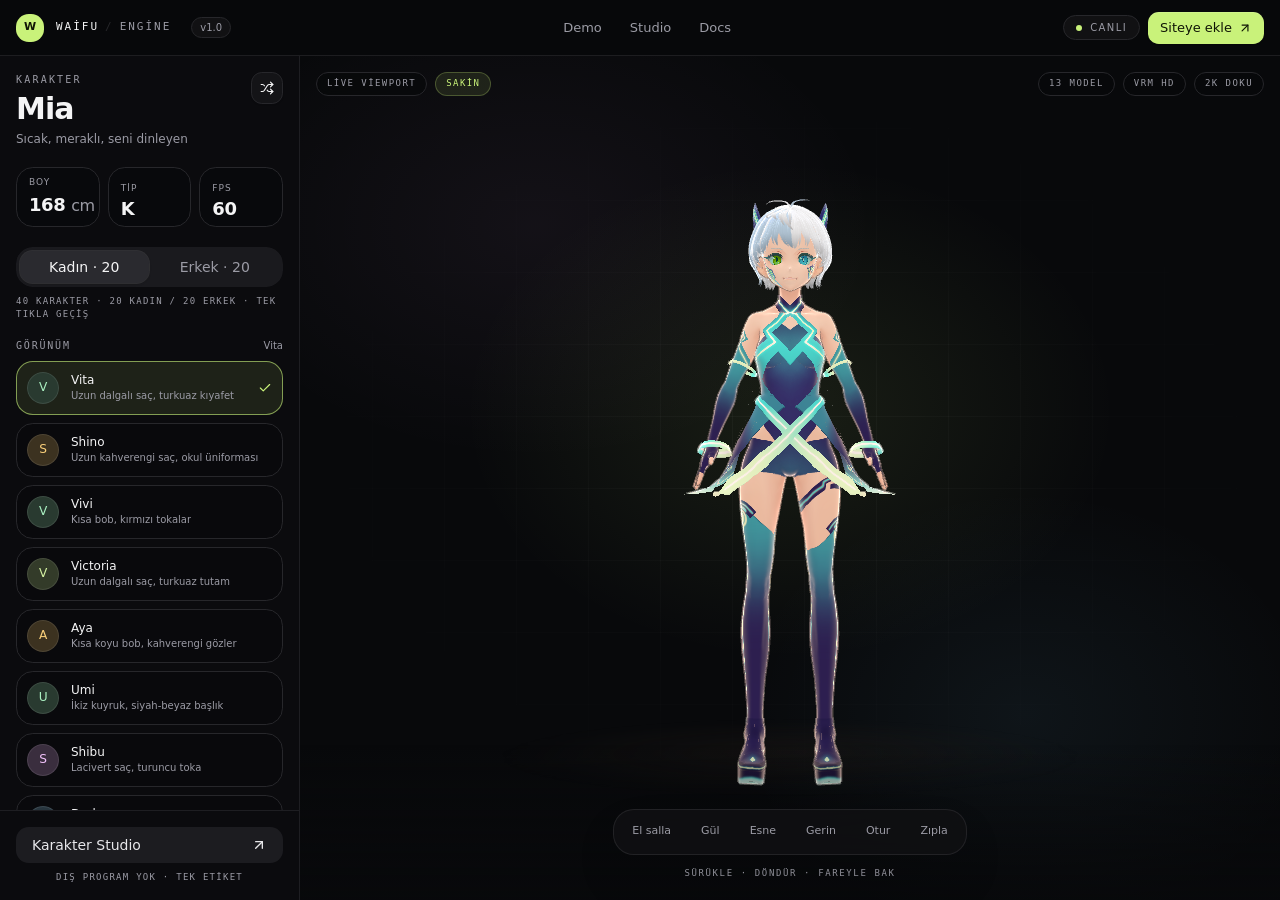
==== index.html @ 99571ae6 "Deploy WaifuEngine site" ====
<!doctype html>
<html lang="tr" class="dark">
  <head>
    <meta charset="UTF-8" />
    <meta name="viewport" content="width=device-width, initial-scale=1.0, viewport-fit=cover" />
    <meta name="theme-color" content="#08090b" />
    <meta name="description" content="WaifuEngine — tek tıkla gömülen, tarayıcıda özelleştirilebilen 3D anime karakter motoru." />
    <title>WaifuEngine — 3D anime karakter motoru</title>
    <script type="module" crossorigin src="/assets/main-gCFsvFdm.js"></script>
    <link rel="modulepreload" crossorigin href="/assets/WaifuStage-DIMbHSQG.js">
    <link rel="modulepreload" crossorigin href="/assets/stage-DFpiCyU_.js">
    <link rel="stylesheet" crossorigin href="/assets/app-BGL2V9JG.css">
  </head>
  <body>
    <div id="root"></div>
  </body>
</html>
---- assets/app-BGL2V9JG.css ----
@layer properties{@supports (((-webkit-hyphens:none)) and (not (margin-trim:inline))) or ((-moz-orient:inline) and (not (color:rgb(from red r g b)))){*,:before,:after,::backdrop{--tw-translate-x:0;--tw-translate-y:0;--tw-translate-z:0;--tw-scale-x:1;--tw-scale-y:1;--tw-scale-z:1;--tw-rotate-x:initial;--tw-rotate-y:initial;--tw-rotate-z:initial;--tw-skew-x:initial;--tw-skew-y:initial;--tw-pan-x:initial;--tw-pan-y:initial;--tw-pinch-zoom:initial;--tw-scroll-snap-strictness:proximity;--tw-space-y-reverse:0;--tw-divide-x-reverse:0;--tw-border-style:solid;--tw-divide-y-reverse:0;--tw-gradient-position:initial;--tw-gradient-from:#0000;--tw-gradient-via:#0000;--tw-gradient-to:#0000;--tw-gradient-stops:initial;--tw-gradient-via-stops:initial;--tw-gradient-from-position:0%;--tw-gradient-via-position:50%;--tw-gradient-to-position:100%;--tw-leading:initial;--tw-font-weight:initial;--tw-tracking:initial;--tw-ordinal:initial;--tw-slashed-zero:initial;--tw-numeric-figure:initial;--tw-numeric-spacing:initial;--tw-numeric-fraction:initial;--tw-shadow:0 0 #0000;--tw-shadow-color:initial;--tw-shadow-alpha:100%;--tw-inset-shadow:0 0 #0000;--tw-inset-shadow-color:initial;--tw-inset-shadow-alpha:100%;--tw-ring-color:initial;--tw-ring-shadow:0 0 #0000;--tw-inset-ring-color:initial;--tw-inset-ring-shadow:0 0 #0000;--tw-ring-inset:initial;--tw-ring-offset-width:0px;--tw-ring-offset-color:#fff;--tw-ring-offset-shadow:0 0 #0000;--tw-outline-style:solid;--tw-blur:initial;--tw-brightness:initial;--tw-contrast:initial;--tw-grayscale:initial;--tw-hue-rotate:initial;--tw-invert:initial;--tw-opacity:initial;--tw-saturate:initial;--tw-sepia:initial;--tw-drop-shadow:initial;--tw-drop-shadow-color:initial;--tw-drop-shadow-alpha:100%;--tw-drop-shadow-size:initial;--tw-backdrop-blur:initial;--tw-backdrop-brightness:initial;--tw-backdrop-contrast:initial;--tw-backdrop-grayscale:initial;--tw-backdrop-hue-rotate:initial;--tw-backdrop-invert:initial;--tw-backdrop-opacity:initial;--tw-backdrop-saturate:initial;--tw-backdrop-sepia:initial;--tw-duration:initial;--tw-ease:initial;--tw-content:""}}}@layer theme{:root,:host{--font-sans:"Inter", ui-sans-serif, system-ui, -apple-system, "Segoe UI", sans-serif;--color-neutral-900:oklch(20.5% 0 none);--color-black:#000;--color-white:#fff;--spacing:.25rem;--container-xs:20rem;--container-sm:24rem;--container-md:28rem;--container-lg:32rem;--container-xl:36rem;--container-2xl:42rem;--container-5xl:64rem;--text-xs:.75rem;--text-xs--line-height:calc(1 / .75);--text-sm:.875rem;--text-sm--line-height:calc(1.25 / .875);--text-base:1rem;--text-base--line-height: 1.5 ;--text-lg:1.125rem;--text-lg--line-height:calc(1.75 / 1.125);--text-xl:1.25rem;--text-xl--line-height:calc(1.75 / 1.25);--text-2xl:1.5rem;--text-2xl--line-height:calc(2 / 1.5);--text-3xl:1.875rem;--text-3xl--line-height: 1.2 ;--text-4xl:2.25rem;--text-4xl--line-height:calc(2.5 / 2.25);--font-weight-normal:400;--font-weight-medium:500;--font-weight-semibold:600;--font-weight-bold:700;--tracking-tight:-.025em;--tracking-wide:.025em;--tracking-wider:.05em;--leading-tight:1.25;--leading-relaxed:1.625;--radius-2xl:calc(var(--radius) + 8px);--radius-3xl:1.5rem;--ease-out:cubic-bezier(0, 0, .2, 1);--ease-in-out:cubic-bezier(.4, 0, .2, 1);--animate-spin:spin 1s linear infinite;--animate-ping:ping 1s cubic-bezier(0, 0, .2, 1) infinite;--animate-pulse:pulse 2s cubic-bezier(.4, 0, .6, 1) infinite;--blur-sm:8px;--blur-md:12px;--blur-xl:24px;--default-transition-duration:.15s;--default-transition-timing-function:cubic-bezier(.4, 0, .2, 1);--default-font-family:"Inter", ui-sans-serif, system-ui, -apple-system, "Segoe UI", sans-serif;--default-mono-font-family:ui-monospace, "SF Mono", "Cascadia Code", Menlo, monospace}}@layer base{*,:after,:before,::backdrop{box-sizing:border-box;border:0 solid;margin:0;padding:0}::file-selector-button{box-sizing:border-box;border:0 solid;margin:0;padding:0}html,:host{-webkit-text-size-adjust:100%;tab-size:4;line-height:1.5;font-family:var(--default-font-family,-apple-system, BlinkMacSystemFont, "Segoe UI", Roboto, "Helvetica Neue", "Noto Sans", Arial, sans-serif, "Apple Color Emoji", "Segoe UI Emoji", "Segoe UI Symbol", "Noto Color Emoji");font-feature-settings:var(--default-font-feature-settings,normal);font-variation-settings:var(--default-font-variation-settings,normal);-webkit-tap-highlight-color:transparent}hr{height:0;color:inherit;border-top-width:1px}abbr:where([title]){-webkit-text-decoration:underline dotted;text-decoration:underline dotted}h1,h2,h3,h4,h5,h6{font-size:inherit;font-weight:inherit}a{color:inherit;-webkit-text-decoration:inherit;text-decoration:inherit}b,strong{font-weight:bolder}code,kbd,samp,pre{font-family:var(--default-mono-font-family,ui-monospace, SFMono-Regular, Menlo, Monaco, Consolas, "Liberation Mono", "Courier New", monospace);font-feature-settings:var(--default-mono-font-feature-settings,normal);font-variation-settings:var(--default-mono-font-variation-settings,normal);font-size:1em}small{font-size:80%}sub,sup{vertical-align:baseline;font-size:75%;line-height:0;position:relative}sub{bottom:-.25em}sup{top:-.5em}table{text-indent:0;border-color:inherit;border-collapse:collapse}:-moz-focusring:where(:not(iframe)){outline:auto}progress{vertical-align:baseline}summary{display:list-item}ol,ul,menu{list-style:none}img,svg,video,canvas,audio,iframe,embed,object{vertical-align:middle;display:block}img,video{max-width:100%;height:auto}button,input,select,optgroup,textarea{font:inherit;font-feature-settings:inherit;font-variation-settings:inherit;letter-spacing:inherit;color:inherit;opacity:1;background-color:#0000;border-radius:0}::file-selector-button{font:inherit;font-feature-settings:inherit;font-variation-settings:inherit;letter-spacing:inherit;color:inherit;opacity:1;background-color:#0000;border-radius:0}:where(select:is([multiple],[size])) optgroup{font-weight:bolder}:where(select:is([multiple],[size])) optgroup option{padding-inline-start:20px}::file-selector-button{margin-inline-end:4px}::placeholder{opacity:1}@supports (not ((-webkit-appearance:-apple-pay-button))) or (contain-intrinsic-size:1px){::placeholder{color:currentColor}@supports (color:color-mix(in lab,red,red)){::placeholder{color:color-mix(in oklab,currentcolor 50%,transparent)}}}textarea{resize:vertical}::-webkit-search-decoration{-webkit-appearance:none}::-webkit-date-and-time-value{min-height:1lh;text-align:inherit}::-webkit-datetime-edit{display:inline-flex}::-webkit-datetime-edit-fields-wrapper{padding:0}::-webkit-datetime-edit{padding-block:0}::-webkit-datetime-edit-year-field{padding-block:0}::-webkit-datetime-edit-month-field{padding-block:0}::-webkit-datetime-edit-day-field{padding-block:0}::-webkit-datetime-edit-hour-field{padding-block:0}::-webkit-datetime-edit-minute-field{padding-block:0}::-webkit-datetime-edit-second-field{padding-block:0}::-webkit-datetime-edit-millisecond-field{padding-block:0}::-webkit-datetime-edit-meridiem-field{padding-block:0}::-webkit-calendar-picker-indicator{line-height:1}:-moz-ui-invalid{box-shadow:none}button,input:where([type=button],[type=reset],[type=submit]){appearance:button}::file-selector-button{appearance:button}::-webkit-inner-spin-button{height:auto}::-webkit-outer-spin-button{height:auto}[hidden]:where(:not([hidden=until-found])){display:none!important}*{border-color:var(--border)}html,body,#root{height:100%}body{background:var(--background);color:var(--foreground);font-family:var(--font-sans);-webkit-font-smoothing:antialiased;margin:0;overflow:hidden}::selection{background:var(--primary)}@supports (color:color-mix(in lab,red,red)){::selection{background:color-mix(in srgb,var(--primary) 35%,transparent)}}::selection{color:#fff}*{scrollbar-width:thin;scrollbar-color:#ffffff24 transparent}::-webkit-scrollbar{width:7px;height:7px}::-webkit-scrollbar-thumb{background:#ffffff24;border-radius:999px}::-webkit-scrollbar-track{background:0 0}}@layer components;@layer utilities{.\[container-type\:size\]{container-type:size}.pointer-events-auto{pointer-events:auto}.pointer-events-none{pointer-events:none}.\!visible{visibility:visible!important}.invisible{visibility:hidden}.visible{visibility:visible}.sr-only{clip-path:inset(50%);white-space:nowrap;border-width:0;width:1px;height:1px;margin:-1px;padding:0;position:absolute;overflow:hidden}.\!fixed{position:fixed!important}.absolute{position:absolute}.fixed{position:fixed}.relative{position:relative}.static{position:static}.sticky{position:sticky}.-inset-\[3px\]{inset:-3px}.inset-0{inset:0}.inset-\[4\%\]{inset:4%}.inset-x-0{inset-inline:0}.inset-x-4{inset-inline:calc(var(--spacing) * 4)}.inset-x-\[-20\%\]{inset-inline:-20%}.start-4{inset-inline-start:calc(var(--spacing) * 4)}.-end-1\.5{inset-inline-end:calc(var(--spacing) * -1.5)}.end-4{inset-inline-end:calc(var(--spacing) * 4)}.end-5{inset-inline-end:calc(var(--spacing) * 5)}.-top-1\.5{top:calc(var(--spacing) * -1.5)}.top-\(--active-tab-top\){top:var(--active-tab-top)}.top-0{top:0}.top-1\/2{top:50%}.top-2\.5{top:calc(var(--spacing) * 2.5)}.top-3{top:calc(var(--spacing) * 3)}.top-4{top:calc(var(--spacing) * 4)}.top-\[23px\]{top:23px}.top-\[calc\(var\(--badge-center\)-var\(--badge-size\)\/2\)\]{top:calc(var(--badge-center) - var(--badge-size) / 2)}.right-3{right:calc(var(--spacing) * 3)}.right-4{right:calc(var(--spacing) * 4)}.-bottom-2\.5{bottom:calc(var(--spacing) * -2.5)}.bottom-0{bottom:0}.bottom-3{bottom:calc(var(--spacing) * 3)}.bottom-5{bottom:calc(var(--spacing) * 5)}.bottom-24{bottom:calc(var(--spacing) * 24)}.bottom-full{bottom:100%}.left-\(--active-tab-left\){left:var(--active-tab-left)}.left-0{left:0}.left-1\/2{left:50%}.left-3{left:calc(var(--spacing) * 3)}.left-4{left:calc(var(--spacing) * 4)}.left-\[calc\(var\(--badge-center\)-var\(--badge-size\)\/2\)\]{left:calc(var(--badge-center) - var(--badge-size) / 2)}.isolate{isolation:isolate}.-z-10{z-index:-10}.z-0{z-index:0}.z-10{z-index:10}.z-20{z-index:20}.z-30{z-index:30}.z-50{z-index:50}.order-first{order:-9999}.order-last{order:9999}.col-start-1{grid-column-start:1}.col-start-2{grid-column-start:2}.col-start-3{grid-column-start:3}.row-span-2{grid-row:span 2/span 2}.row-span-3{grid-row:span 3/span 3}.row-start-1{grid-row-start:1}.container{width:100%}@media(min-width:40rem){.container{max-width:40rem}}@media(min-width:48rem){.container{max-width:48rem}}@media(min-width:64rem){.container{max-width:64rem}}@media(min-width:80rem){.container{max-width:80rem}}@media(min-width:96rem){.container{max-width:96rem}}.m-auto{margin:auto}.-mx-\(--sheet-gap\){margin-inline:calc(var(--sheet-gap) * -1)}.-mx-2{margin-inline:calc(var(--spacing) * -2)}.mx-2{margin-inline:calc(var(--spacing) * 2)}.mx-4{margin-inline:calc(var(--spacing) * 4)}.mx-auto{margin-inline:auto}.-my-\(--sheet-gap\){margin-block:calc(var(--sheet-gap) * -1)}.my-1{margin-block:var(--spacing)}.my-2{margin-block:calc(var(--spacing) * 2)}.my-3{margin-block:calc(var(--spacing) * 3)}.my-4{margin-block:calc(var(--spacing) * 4)}.-ms-\(--sheet-gap\){margin-inline-start:calc(var(--sheet-gap) * -1)}.-ms-1\.5{margin-inline-start:calc(var(--spacing) * -1.5)}.ms-1{margin-inline-start:var(--spacing)}.ms-2{margin-inline-start:calc(var(--spacing) * 2)}.ms-auto{margin-inline-start:auto}.-me-\(--sheet-gap\){margin-inline-end:calc(var(--sheet-gap) * -1)}.-me-1\.5{margin-inline-end:calc(var(--spacing) * -1.5)}.-me-3\.5{margin-inline-end:calc(var(--spacing) * -3.5)}.me-1{margin-inline-end:var(--spacing)}.me-3{margin-inline-end:calc(var(--spacing) * 3)}.-mt-5{margin-top:calc(var(--spacing) * -5)}.-mt-11{margin-top:calc(var(--spacing) * -11)}.-mt-\[max\(var\(--sheet-gap\)\,env\(safe-area-inset-top\)\)\]{margin-top:calc(max(var(--sheet-gap),env(safe-area-inset-top))*-1)}.mt-0{margin-top:0}.mt-0\.5{margin-top:calc(var(--spacing) * .5)}.mt-1{margin-top:var(--spacing)}.mt-2{margin-top:calc(var(--spacing) * 2)}.mt-3{margin-top:calc(var(--spacing) * 3)}.mt-4{margin-top:calc(var(--spacing) * 4)}.mt-10{margin-top:calc(var(--spacing) * 10)}.mt-12{margin-top:calc(var(--spacing) * 12)}.mt-\[-1\.5rem\]{margin-top:-1.5rem}.mt-auto{margin-top:auto}.-mb-\[max\(var\(--sheet-gap\)\,env\(safe-area-inset-bottom\)\)\]{margin-bottom:calc(max(var(--sheet-gap),env(safe-area-inset-bottom))*-1)}.mb-0{margin-bottom:0}.mb-2{margin-bottom:calc(var(--spacing) * 2)}.mb-2\.5{margin-bottom:calc(var(--spacing) * 2.5)}.mb-3{margin-bottom:calc(var(--spacing) * 3)}.mb-4{margin-bottom:calc(var(--spacing) * 4)}.mb-5{margin-bottom:calc(var(--spacing) * 5)}.mb-6{margin-bottom:calc(var(--spacing) * 6)}.mb-\[-1\.5rem\]{margin-bottom:-1.5rem}.ml-2{margin-left:calc(var(--spacing) * 2)}.ml-auto{margin-left:auto}.block{display:block}.contents{display:contents}.flex{display:flex}.grid{display:grid}.hidden{display:none}.inline{display:inline}.inline-block{display:inline-block}.inline-flex{display:inline-flex}.aspect-\(--slide-aspect\){aspect-ratio:var(--slide-aspect)}.aspect-square{aspect-ratio:1}.size-\(--avatar-size\){width:var(--avatar-size);height:var(--avatar-size)}.size-\(--badge-size\){width:var(--badge-size);height:var(--badge-size)}.size-\(--sw-hole\){width:var(--sw-hole);height:var(--sw-hole)}.size-1{width:var(--spacing);height:var(--spacing)}.size-1\.5{width:calc(var(--spacing) * 1.5);height:calc(var(--spacing) * 1.5)}.size-2{width:calc(var(--spacing) * 2);height:calc(var(--spacing) * 2)}.size-2\.5{width:calc(var(--spacing) * 2.5);height:calc(var(--spacing) * 2.5)}.size-3{width:calc(var(--spacing) * 3);height:calc(var(--spacing) * 3)}.size-3\.5{width:calc(var(--spacing) * 3.5);height:calc(var(--spacing) * 3.5)}.size-4{width:calc(var(--spacing) * 4);height:calc(var(--spacing) * 4)}.size-5{width:calc(var(--spacing) * 5);height:calc(var(--spacing) * 5)}.size-6{width:calc(var(--spacing) * 6);height:calc(var(--spacing) * 6)}.size-7{width:calc(var(--spacing) * 7);height:calc(var(--spacing) * 7)}.size-8{width:calc(var(--spacing) * 8);height:calc(var(--spacing) * 8)}.size-9{width:calc(var(--spacing) * 9);height:calc(var(--spacing) * 9)}.size-10{width:calc(var(--spacing) * 10);height:calc(var(--spacing) * 10)}.size-11{width:calc(var(--spacing) * 11);height:calc(var(--spacing) * 11)}.size-12{width:calc(var(--spacing) * 12);height:calc(var(--spacing) * 12)}.size-14{width:calc(var(--spacing) * 14);height:calc(var(--spacing) * 14)}.size-20{width:calc(var(--spacing) * 20);height:calc(var(--spacing) * 20)}.size-\[22px\]{width:22px;height:22px}.size-\[62\%\]{width:62%;height:62%}.size-\[calc\(100\%\+6px\)\]{width:calc(100% + 6px);height:calc(100% + 6px)}.size-\[calc\(var\(--switch-h\)-4px\)\]{width:calc(var(--switch-h) - 4px);height:calc(var(--switch-h) - 4px)}.size-full{width:100%;height:100%}.size-px{width:1px;height:1px}.h-\(--active-tab-height\){height:var(--active-tab-height)}.h-\(--switch-h\){height:var(--switch-h)}.h-1{height:var(--spacing)}.h-1\.5{height:calc(var(--spacing) * 1.5)}.h-2{height:calc(var(--spacing) * 2)}.h-5{height:calc(var(--spacing) * 5)}.h-6{height:calc(var(--spacing) * 6)}.h-7{height:calc(var(--spacing) * 7)}.h-8{height:calc(var(--spacing) * 8)}.h-9{height:calc(var(--spacing) * 9)}.h-10{height:calc(var(--spacing) * 10)}.h-11{height:calc(var(--spacing) * 11)}.h-14{height:calc(var(--spacing) * 14)}.h-28{height:calc(var(--spacing) * 28)}.h-96{height:calc(var(--spacing) * 96)}.h-\[10\%\]{height:10%}.h-\[85\%\]{height:85%}.h-\[1000\%\]{height:1000%}.h-\[calc\(100cqh-0\.75rem\)\]{height:calc(100cqh - .75rem)}.h-\[min\(50dvh\,100\%\)\]{height:min(50dvh,100%)}.h-dvh{height:100dvh}.h-full{height:100%}.h-px{height:1px}.max-h-\(--available-height\){max-height:var(--available-height)}.max-h-64{max-height:calc(var(--spacing) * 64)}.max-h-\[52vh\]{max-height:52vh}.max-h-\[calc\(100dvh-2rem\)\]{max-height:calc(100dvh - 2rem)}.max-h-full{max-height:100%}.min-h-0{min-height:0}.min-h-8{min-height:calc(var(--spacing) * 8)}.min-h-20{min-height:calc(var(--spacing) * 20)}.min-h-\[3\.25rem\]{min-height:3.25rem}.min-h-\[min\(60dvh\,32rem\)\]{min-height:min(60dvh,32rem)}.min-h-dvh{min-height:100dvh}.w-\(--active-tab-width\){width:var(--active-tab-width)}.w-\(--anchor-width\){width:var(--anchor-width)}.w-\(--switch-w\){width:var(--switch-w)}.w-1\.5{width:calc(var(--spacing) * 1.5)}.w-4{width:calc(var(--spacing) * 4)}.w-8{width:calc(var(--spacing) * 8)}.w-24{width:calc(var(--spacing) * 24)}.w-36{width:calc(var(--spacing) * 36)}.w-\[3px\]{width:3px}.w-\[min\(24rem\,calc\(100vw-2\*var\(--sheet-gap\)\)\)\]{width:min(24rem,calc(100vw - 2 * var(--sheet-gap)))}.w-\[min\(100\%\,28rem\)\]{width:min(100%,28rem)}.w-\[var\(--pu-closed\)\]{width:var(--pu-closed)}.w-fit{width:fit-content}.w-full{width:100%}.w-px{width:1px}.max-w-2xl{max-width:var(--container-2xl)}.max-w-5xl{max-width:var(--container-5xl)}.max-w-56{max-width:calc(var(--spacing) * 56)}.max-w-60{max-width:calc(var(--spacing) * 60)}.max-w-\[calc\(100\%\+2\*var\(--sheet-gap\)\)\]{max-width:calc(100% + 2 * var(--sheet-gap))}.max-w-\[min\(80\%\,36rem\)\]{max-width:min(80%,36rem)}.max-w-lg{max-width:var(--container-lg)}.max-w-md{max-width:var(--container-md)}.max-w-sm{max-width:var(--container-sm)}.max-w-xl{max-width:var(--container-xl)}.max-w-xs{max-width:var(--container-xs)}.min-w-\(--anchor-width\){min-width:var(--anchor-width)}.min-w-0{min-width:0}.min-w-5{min-width:calc(var(--spacing) * 5)}.min-w-9{min-width:calc(var(--spacing) * 9)}.min-w-48{min-width:calc(var(--spacing) * 48)}.min-w-50{min-width:calc(var(--spacing) * 50)}.min-w-52{min-width:calc(var(--spacing) * 52)}.flex-1{flex:1}.flex-\[1\.5\]{flex:1.5}.shrink{flex-shrink:1}.shrink-0{flex-shrink:0}.grow{flex-grow:1}.origin-\(--transform-origin\){transform-origin:var(--transform-origin)}.origin-\[0_50\%\]{transform-origin:0}.origin-\[50\%_0\]{transform-origin:50% 0}.origin-\[50\%_100\%\]{transform-origin:50% 100%}.origin-\[100\%_50\%\]{transform-origin:100%}.origin-bottom{transform-origin:bottom}.origin-center{transform-origin:50%}.origin-left{transform-origin:0}.origin-top{transform-origin:top}.origin-top-left{transform-origin:0 0}.-translate-x-1\/2{--tw-translate-x: -50% ;translate:var(--tw-translate-x) var(--tw-translate-y)}.-translate-y-1\/2{--tw-translate-y: -50% ;translate:var(--tw-translate-x) var(--tw-translate-y)}.translate-y-\[calc\(-0\.75rem\*var\(--nested-dialogs\,0\)\)\]{--tw-translate-y:calc(-.75rem * var(--nested-dialogs,0));translate:var(--tw-translate-x) var(--tw-translate-y)}.scale-50{--tw-scale-x:50%;--tw-scale-y:50%;--tw-scale-z:50%;scale:var(--tw-scale-x) var(--tw-scale-y)}.scale-100{--tw-scale-x:100%;--tw-scale-y:100%;--tw-scale-z:100%;scale:var(--tw-scale-x) var(--tw-scale-y)}.scale-110{--tw-scale-x:110%;--tw-scale-y:110%;--tw-scale-z:110%;scale:var(--tw-scale-x) var(--tw-scale-y)}.scale-125{--tw-scale-x:125%;--tw-scale-y:125%;--tw-scale-z:125%;scale:var(--tw-scale-x) var(--tw-scale-y)}.-scale-x-100{--tw-scale-x: -100% ;scale:var(--tw-scale-x) var(--tw-scale-y)}.scale-x-0{--tw-scale-x:0%;scale:var(--tw-scale-x) var(--tw-scale-y)}.scale-x-100{--tw-scale-x:100%;scale:var(--tw-scale-x) var(--tw-scale-y)}.\[scale\:1_calc\(0\.55\+var\(--sw-e\,0\.4\)\*0\.6\)\]{scale:1 calc(.55 + var(--sw-e,.4) * .6)}.\[scale\:calc\(var\(--pu-size\)\*\(1\+var\(--pu-lens\,0\)\*0\.5\)\*var\(--pu-in\,1\)\)\]{scale:calc(var(--pu-size) * (1 + var(--pu-lens,0) * .5) * var(--pu-in,1))}.scale-\[calc\(1-0\.05\*var\(--nested-dialogs\,0\)\)\]{scale:calc(1 - .05 * var(--nested-dialogs,0))}.-rotate-45{rotate:-45deg}.-rotate-90{rotate:-90deg}.rotate-0{rotate:0deg}.rotate-0\!{rotate:0deg!important}.rotate-2{rotate:2deg}.rotate-45{rotate:45deg}.rotate-180{rotate:180deg}.\[transform\:none\]{transform:none}.\[transform\:rotateX\(var\(--pu-rx\,0deg\)\)_rotateY\(var\(--pu-ry\,0deg\)\)\]{transform:rotateX(var(--pu-rx,0deg)) rotateY(var(--pu-ry,0deg))}.\[transform\:translate3d\(calc\(var\(--pu-px\,0\)\*var\(--pu-depth\)\*1px\)\,calc\(var\(--pu-py\,0\)\*var\(--pu-depth\)\*1px\)\,calc\(var\(--pu-depth\)\*1px\)\)\]{transform:translate3d(calc(var(--pu-px,0) * var(--pu-depth) * 1px),calc(var(--pu-py,0) * var(--pu-depth) * 1px),calc(var(--pu-depth) * 1px))}.\[transform\:translateX\(calc\(var\(--drawer-swipe-movement-x\,0px\)\+var\(--sheet-push\)\)\)_scale\(var\(--sheet-scale\)\)\]{transform:translate(calc(var(--drawer-swipe-movement-x,0px) + var(--sheet-push))) scale(var(--sheet-scale))}.\[transform\:translateX\(calc\(var\(--drawer-swipe-movement-x\,0px\)-var\(--sheet-push\)\)\)_scale\(var\(--sheet-scale\)\)\]{transform:translate(calc(var(--drawer-swipe-movement-x,0px) - var(--sheet-push))) scale(var(--sheet-scale))}.\[transform\:translateY\(calc\(var\(--drawer-swipe-movement-y\,0px\)\+var\(--sheet-push\)\)\)_scale\(var\(--sheet-scale\)\)\]{transform:translateY(calc(var(--drawer-swipe-movement-y,0px) + var(--sheet-push))) scale(var(--sheet-scale))}.\[transform\:translateY\(calc\(var\(--drawer-swipe-movement-y\,0px\)-var\(--sheet-push\)\)\)_scale\(var\(--sheet-scale\)\)\]{transform:translateY(calc(var(--drawer-swipe-movement-y,0px) - var(--sheet-push))) scale(var(--sheet-scale))}.transform{transform:var(--tw-rotate-x,) var(--tw-rotate-y,) var(--tw-rotate-z,) var(--tw-skew-x,) var(--tw-skew-y,)}.animate-\[message-shimmer_2\.2s_linear_infinite\]{animation:2.2s linear infinite message-shimmer}.animate-ping{animation:var(--animate-ping)}.animate-pulse{animation:var(--animate-pulse)}.animate-spin{animation:var(--animate-spin)}.cursor-crosshair{cursor:crosshair}.cursor-default{cursor:default}.cursor-grab{cursor:grab}.cursor-grabbing{cursor:grabbing}.cursor-not-allowed{cursor:not-allowed}.cursor-pointer{cursor:pointer}.cursor-text{cursor:text}.touch-pan-y{--tw-pan-y:pan-y;touch-action:var(--tw-pan-x,) var(--tw-pan-y,) var(--tw-pinch-zoom,)}.touch-manipulation{touch-action:manipulation}.touch-none{touch-action:none}.resize{resize:both}.resize-none{resize:none}.resize-y{resize:vertical}.snap-x{scroll-snap-type:x var(--tw-scroll-snap-strictness)}.snap-y{scroll-snap-type:y var(--tw-scroll-snap-strictness)}.snap-mandatory{--tw-scroll-snap-strictness:mandatory}.snap-center{scroll-snap-align:center}.snap-start{scroll-snap-align:start}.scroll-mt-10{scroll-margin-top:calc(var(--spacing) * 10)}.scroll-mt-20{scroll-margin-top:calc(var(--spacing) * 20)}.scroll-mb-2{scroll-margin-bottom:calc(var(--spacing) * 2)}.scroll-py-1{scroll-padding-block:var(--spacing)}.\[scrollbar-width\:none\]{scrollbar-width:none}.\[scrollbar-width\:thin\]{scrollbar-width:thin}.\[scrollbar-color\:var\(--border\)_transparent\]{scrollbar-color:var(--border) transparent}.appearance-none{appearance:none}.auto-rows-min{grid-auto-rows:min-content}.grid-cols-1{grid-template-columns:repeat(1,minmax(0,1fr))}.grid-cols-2{grid-template-columns:repeat(2,minmax(0,1fr))}.grid-cols-3{grid-template-columns:repeat(3,minmax(0,1fr))}.grid-cols-\[1\.25rem_minmax\(0\,1fr\)\]{grid-template-columns:1.25rem minmax(0,1fr)}.grid-cols-\[auto_minmax\(0\,1fr\)_auto\]{grid-template-columns:auto minmax(0,1fr) auto}.grid-cols-\[minmax\(0\,1fr\)\]{grid-template-columns:minmax(0,1fr)}.grid-rows-\[0fr\]{grid-template-rows:0fr}.grid-rows-\[1fr\]{grid-template-rows:1fr}.flex-col{flex-direction:column}.flex-col-reverse{flex-direction:column-reverse}.flex-row{flex-direction:row}.flex-row-reverse{flex-direction:row-reverse}.flex-wrap{flex-wrap:wrap}.place-items-center{place-items:center}.items-baseline{align-items:baseline}.items-center{align-items:center}.items-end{align-items:flex-end}.items-start{align-items:flex-start}.items-stretch{align-items:stretch}.justify-between{justify-content:space-between}.justify-center{justify-content:center}.justify-end{justify-content:flex-end}.justify-start{justify-content:flex-start}.gap-0{gap:0}.gap-0\.5{gap:calc(var(--spacing) * .5)}.gap-1{gap:var(--spacing)}.gap-1\.5{gap:calc(var(--spacing) * 1.5)}.gap-2{gap:calc(var(--spacing) * 2)}.gap-2\.5{gap:calc(var(--spacing) * 2.5)}.gap-3{gap:calc(var(--spacing) * 3)}.gap-3\.5{gap:calc(var(--spacing) * 3.5)}.gap-4{gap:calc(var(--spacing) * 4)}.gap-10{gap:calc(var(--spacing) * 10)}.gap-\[2px\]{gap:2px}.gap-\[3px\]{gap:3px}:where(.space-y-1>:not(:last-child)){--tw-space-y-reverse:0;margin-block-start:calc(var(--spacing) * var(--tw-space-y-reverse));margin-block-end:calc(var(--spacing) * calc(1 - var(--tw-space-y-reverse)))}:where(.space-y-1\.5>:not(:last-child)){--tw-space-y-reverse:0;margin-block-start:calc(calc(var(--spacing) * 1.5) * var(--tw-space-y-reverse));margin-block-end:calc(calc(var(--spacing) * 1.5) * calc(1 - var(--tw-space-y-reverse)))}:where(.space-y-2>:not(:last-child)){--tw-space-y-reverse:0;margin-block-start:calc(calc(var(--spacing) * 2) * var(--tw-space-y-reverse));margin-block-end:calc(calc(var(--spacing) * 2) * calc(1 - var(--tw-space-y-reverse)))}:where(.space-y-4>:not(:last-child)){--tw-space-y-reverse:0;margin-block-start:calc(calc(var(--spacing) * 4) * var(--tw-space-y-reverse));margin-block-end:calc(calc(var(--spacing) * 4) * calc(1 - var(--tw-space-y-reverse)))}.gap-x-3{column-gap:calc(var(--spacing) * 3)}.gap-x-4{column-gap:calc(var(--spacing) * 4)}.gap-y-1{row-gap:var(--spacing)}.gap-y-1\.5{row-gap:calc(var(--spacing) * 1.5)}:where(.divide-x>:not(:last-child)){--tw-divide-x-reverse:0;border-inline-style:var(--tw-border-style);border-inline-start-width:calc(1px * var(--tw-divide-x-reverse));border-inline-end-width:calc(1px * calc(1 - var(--tw-divide-x-reverse)))}:where(.divide-y>:not(:last-child)){--tw-divide-y-reverse:0;border-bottom-style:var(--tw-border-style);border-top-style:var(--tw-border-style);border-top-width:calc(1px * var(--tw-divide-y-reverse));border-bottom-width:calc(1px * calc(1 - var(--tw-divide-y-reverse)))}:where(.divide-border>:not(:last-child)),:where(.divide-border\/70>:not(:last-child)){border-color:var(--border)}@supports (color:color-mix(in lab,red,red)){:where(.divide-border\/70>:not(:last-child)){border-color:color-mix(in oklab,var(--border) 70%,transparent)}}.self-start{align-self:flex-start}.self-stretch{align-self:stretch}.justify-self-end{justify-self:flex-end}.truncate{text-overflow:ellipsis;white-space:nowrap;overflow:hidden}.overflow-auto{overflow:auto}.overflow-hidden{overflow:hidden}.overflow-visible{overflow:visible}.overflow-x-auto{overflow-x:auto}.overflow-x-clip{overflow-x:clip}.overflow-y-auto{overflow-y:auto}.overscroll-contain{overscroll-behavior:contain}.rounded{border-radius:.25rem}.rounded-2xl{border-radius:calc(var(--radius) + 8px)}.rounded-3xl{border-radius:var(--radius-3xl)}.rounded-\[1\.25rem\]{border-radius:1.25rem}.rounded-\[1\.375rem\]{border-radius:1.375rem}.rounded-\[1px\]{border-radius:1px}.rounded-\[5px\]{border-radius:5px}.rounded-\[14px\]{border-radius:14px}.rounded-\[20px\]{border-radius:20px}.rounded-\[28\%\]{border-radius:28%}.rounded-\[28px\]{border-radius:28px}.rounded-\[30px\]{border-radius:30px}.rounded-\[32px\]{border-radius:32px}.rounded-\[38px\]{border-radius:38px}.rounded-\[inherit\]{border-radius:inherit}.rounded-full{border-radius:3.40282e38px}.rounded-lg{border-radius:var(--radius)}.rounded-md{border-radius:calc(var(--radius) - 2px)}.rounded-none{border-radius:0}.rounded-xl{border-radius:calc(var(--radius) + 4px)}.rounded-s-none{border-start-start-radius:0;border-end-start-radius:0}.rounded-e-none{border-start-end-radius:0;border-end-end-radius:0}.rounded-se-md{border-start-end-radius:calc(var(--radius) - 2px)}.rounded-t-\[1\.375rem\]{border-top-left-radius:1.375rem;border-top-right-radius:1.375rem}.rounded-t-none{border-top-left-radius:0;border-top-right-radius:0}.rounded-b-\[1\.375rem\]{border-bottom-right-radius:1.375rem;border-bottom-left-radius:1.375rem}.rounded-b-\[1rem\]{border-bottom-right-radius:1rem;border-bottom-left-radius:1rem}.rounded-b-\[calc\(var\(--radius-2xl\)-1px\)\]{border-bottom-right-radius:calc(var(--radius-2xl) - 1px);border-bottom-left-radius:calc(var(--radius-2xl) - 1px)}.rounded-b-none{border-bottom-right-radius:0;border-bottom-left-radius:0}.border{border-style:var(--tw-border-style);border-width:1px}.border-0{border-style:var(--tw-border-style);border-width:0}.border-2{border-style:var(--tw-border-style);border-width:2px}.border-\[1\.5px\]{border-style:var(--tw-border-style);border-width:1.5px}.border-\[max\(1\.5px\,calc\(var\(--badge-size\)\*0\.2\)\)\]{border-style:var(--tw-border-style);border-width:max(1.5px,calc(var(--badge-size) * .2))}.border-t{border-top-style:var(--tw-border-style);border-top-width:1px}.border-r{border-right-style:var(--tw-border-style);border-right-width:1px}.border-b{border-bottom-style:var(--tw-border-style);border-bottom-width:1px}.border-l{border-left-style:var(--tw-border-style);border-left-width:1px}.border-dashed{--tw-border-style:dashed;border-style:dashed}.border-\[color-mix\(in_oklab\,var\(--pu-color\)_35\%\,var\(--card\)\)\]{border-color:var(--pu-color)}@supports (color:color-mix(in lab,red,red)){.border-\[color-mix\(in_oklab\,var\(--pu-color\)_35\%\,var\(--card\)\)\]{border-color:color-mix(in oklab,var(--pu-color) 35%,var(--card))}}.border-\[color-mix\(in_oklab\,var\(--pu-tone\)_24\%\,var\(--border\)\)\]{border-color:var(--pu-tone)}@supports (color:color-mix(in lab,red,red)){.border-\[color-mix\(in_oklab\,var\(--pu-tone\)_24\%\,var\(--border\)\)\]{border-color:color-mix(in oklab,var(--pu-tone) 24%,var(--border))}}.border-\[color-mix\(in_oklab\,var\(--pu-tone\)_28\%\,var\(--border\)\)\]{border-color:var(--pu-tone)}@supports (color:color-mix(in lab,red,red)){.border-\[color-mix\(in_oklab\,var\(--pu-tone\)_28\%\,var\(--border\)\)\]{border-color:color-mix(in oklab,var(--pu-tone) 28%,var(--border))}}.border-\[color-mix\(in_oklab\,var\(--pu-tone\)_30\%\,var\(--border\)\)\]{border-color:var(--pu-tone)}@supports (color:color-mix(in lab,red,red)){.border-\[color-mix\(in_oklab\,var\(--pu-tone\)_30\%\,var\(--border\)\)\]{border-color:color-mix(in oklab,var(--pu-tone) 30%,var(--border))}}.border-\[var\(--pu-color\)\]{border-color:var(--pu-color)}.border-background{border-color:var(--background)}.border-border,.border-border\/70{border-color:var(--border)}@supports (color:color-mix(in lab,red,red)){.border-border\/70{border-color:color-mix(in oklab,var(--border) 70%,transparent)}}.border-border\/80{border-color:var(--border)}@supports (color:color-mix(in lab,red,red)){.border-border\/80{border-color:color-mix(in oklab,var(--border) 80%,transparent)}}.border-destructive\/40{border-color:var(--destructive)}@supports (color:color-mix(in lab,red,red)){.border-destructive\/40{border-color:color-mix(in oklab,var(--destructive) 40%,transparent)}}.border-input{border-color:var(--input)}.border-muted-foreground\/50{border-color:var(--muted-foreground)}@supports (color:color-mix(in lab,red,red)){.border-muted-foreground\/50{border-color:color-mix(in oklab,var(--muted-foreground) 50%,transparent)}}.border-muted-foreground\/70{border-color:var(--muted-foreground)}@supports (color:color-mix(in lab,red,red)){.border-muted-foreground\/70{border-color:color-mix(in oklab,var(--muted-foreground) 70%,transparent)}}.border-primary\/25{border-color:var(--primary)}@supports (color:color-mix(in lab,red,red)){.border-primary\/25{border-color:color-mix(in oklab,var(--primary) 25%,transparent)}}.border-primary\/60{border-color:var(--primary)}@supports (color:color-mix(in lab,red,red)){.border-primary\/60{border-color:color-mix(in oklab,var(--primary) 60%,transparent)}}.border-ring\/70{border-color:var(--ring)}@supports (color:color-mix(in lab,red,red)){.border-ring\/70{border-color:color-mix(in oklab,var(--ring) 70%,transparent)}}.bg-\(--sw-fill\,var\(--sw-color\)\){background-color:var(--sw-fill,var(--sw-color))}.bg-\[color-mix\(in_oklab\,currentColor_24\%\,transparent\)\]{background-color:currentColor}@supports (color:color-mix(in lab,red,red)){.bg-\[color-mix\(in_oklab\,currentColor_24\%\,transparent\)\]{background-color:color-mix(in oklab,currentColor 24%,transparent)}}.bg-\[color-mix\(in_oklab\,var\(--avatar-color\)_22\%\,var\(--card\)\)\]{background-color:var(--avatar-color)}@supports (color:color-mix(in lab,red,red)){.bg-\[color-mix\(in_oklab\,var\(--avatar-color\)_22\%\,var\(--card\)\)\]{background-color:color-mix(in oklab,var(--avatar-color) 22%,var(--card))}}.bg-\[color-mix\(in_oklab\,var\(--destructive\)_12\%\,transparent\)\]{background-color:var(--destructive)}@supports (color:color-mix(in lab,red,red)){.bg-\[color-mix\(in_oklab\,var\(--destructive\)_12\%\,transparent\)\]{background-color:color-mix(in oklab,var(--destructive) 12%,transparent)}}.bg-\[color-mix\(in_oklab\,var\(--destructive\)_14\%\,transparent\)\]{background-color:var(--destructive)}@supports (color:color-mix(in lab,red,red)){.bg-\[color-mix\(in_oklab\,var\(--destructive\)_14\%\,transparent\)\]{background-color:color-mix(in oklab,var(--destructive) 14%,transparent)}}.bg-\[color-mix\(in_oklab\,var\(--popover\)\,black_5\%\)\]{background-color:var(--popover)}@supports (color:color-mix(in lab,red,red)){.bg-\[color-mix\(in_oklab\,var\(--popover\)\,black_5\%\)\]{background-color:color-mix(in oklab,var(--popover),black 5%)}}.bg-\[color-mix\(in_oklab\,var\(--pu-color\)_14\%\,transparent\)\]{background-color:var(--pu-color)}@supports (color:color-mix(in lab,red,red)){.bg-\[color-mix\(in_oklab\,var\(--pu-color\)_14\%\,transparent\)\]{background-color:color-mix(in oklab,var(--pu-color) 14%,transparent)}}.bg-\[color-mix\(in_oklab\,var\(--pu-color\)_16\%\,transparent\)\]{background-color:var(--pu-color)}@supports (color:color-mix(in lab,red,red)){.bg-\[color-mix\(in_oklab\,var\(--pu-color\)_16\%\,transparent\)\]{background-color:color-mix(in oklab,var(--pu-color) 16%,transparent)}}.bg-\[color-mix\(in_oklab\,var\(--pu-color\)_26\%\,transparent\)\]{background-color:var(--pu-color)}@supports (color:color-mix(in lab,red,red)){.bg-\[color-mix\(in_oklab\,var\(--pu-color\)_26\%\,transparent\)\]{background-color:color-mix(in oklab,var(--pu-color) 26%,transparent)}}.bg-\[color-mix\(in_oklab\,var\(--pu-color\)_45\%\,transparent\)\]{background-color:var(--pu-color)}@supports (color:color-mix(in lab,red,red)){.bg-\[color-mix\(in_oklab\,var\(--pu-color\)_45\%\,transparent\)\]{background-color:color-mix(in oklab,var(--pu-color) 45%,transparent)}}.bg-\[color-mix\(in_oklab\,var\(--pu-color\)_65\%\,transparent\)\]{background-color:var(--pu-color)}@supports (color:color-mix(in lab,red,red)){.bg-\[color-mix\(in_oklab\,var\(--pu-color\)_65\%\,transparent\)\]{background-color:color-mix(in oklab,var(--pu-color) 65%,transparent)}}.bg-\[color-mix\(in_oklab\,var\(--pu-color\)_85\%\,transparent\)\]{background-color:var(--pu-color)}@supports (color:color-mix(in lab,red,red)){.bg-\[color-mix\(in_oklab\,var\(--pu-color\)_85\%\,transparent\)\]{background-color:color-mix(in oklab,var(--pu-color) 85%,transparent)}}.bg-\[color-mix\(in_oklab\,var\(--pu-tone\)_6\%\,var\(--background\)\)\]{background-color:var(--pu-tone)}@supports (color:color-mix(in lab,red,red)){.bg-\[color-mix\(in_oklab\,var\(--pu-tone\)_6\%\,var\(--background\)\)\]{background-color:color-mix(in oklab,var(--pu-tone) 6%,var(--background))}}.bg-\[color-mix\(in_oklab\,var\(--pu-tone\)_10\%\,var\(--background\)\)\]{background-color:var(--pu-tone)}@supports (color:color-mix(in lab,red,red)){.bg-\[color-mix\(in_oklab\,var\(--pu-tone\)_10\%\,var\(--background\)\)\]{background-color:color-mix(in oklab,var(--pu-tone) 10%,var(--background))}}.bg-\[color-mix\(in_oklab\,var\(--pu-tone\)_10\%\,var\(--muted\)\)\]{background-color:var(--pu-tone)}@supports (color:color-mix(in lab,red,red)){.bg-\[color-mix\(in_oklab\,var\(--pu-tone\)_10\%\,var\(--muted\)\)\]{background-color:color-mix(in oklab,var(--pu-tone) 10%,var(--muted))}}.bg-\[color-mix\(in_oklab\,var\(--pu-tone\)_14\%\,transparent\)\]{background-color:var(--pu-tone)}@supports (color:color-mix(in lab,red,red)){.bg-\[color-mix\(in_oklab\,var\(--pu-tone\)_14\%\,transparent\)\]{background-color:color-mix(in oklab,var(--pu-tone) 14%,transparent)}}.bg-\[color-mix\(in_oklab\,var\(--success\)_14\%\,transparent\)\]{background-color:var(--success)}@supports (color:color-mix(in lab,red,red)){.bg-\[color-mix\(in_oklab\,var\(--success\)_14\%\,transparent\)\]{background-color:color-mix(in oklab,var(--success) 14%,transparent)}}.bg-\[var\(--pu-color\)\]{background-color:var(--pu-color)}.bg-accent{background-color:var(--accent)}.bg-background,.bg-background\/40{background-color:var(--background)}@supports (color:color-mix(in lab,red,red)){.bg-background\/40{background-color:color-mix(in oklab,var(--background) 40%,transparent)}}.bg-background\/50{background-color:var(--background)}@supports (color:color-mix(in lab,red,red)){.bg-background\/50{background-color:color-mix(in oklab,var(--background) 50%,transparent)}}.bg-background\/60{background-color:var(--background)}@supports (color:color-mix(in lab,red,red)){.bg-background\/60{background-color:color-mix(in oklab,var(--background) 60%,transparent)}}.bg-background\/70{background-color:var(--background)}@supports (color:color-mix(in lab,red,red)){.bg-background\/70{background-color:color-mix(in oklab,var(--background) 70%,transparent)}}.bg-background\/80{background-color:var(--background)}@supports (color:color-mix(in lab,red,red)){.bg-background\/80{background-color:color-mix(in oklab,var(--background) 80%,transparent)}}.bg-background\/85{background-color:var(--background)}@supports (color:color-mix(in lab,red,red)){.bg-background\/85{background-color:color-mix(in oklab,var(--background) 85%,transparent)}}.bg-background\/95{background-color:var(--background)}@supports (color:color-mix(in lab,red,red)){.bg-background\/95{background-color:color-mix(in oklab,var(--background) 95%,transparent)}}.bg-black{background-color:var(--color-black)}.bg-black\/20{background-color:#0003}@supports (color:color-mix(in lab,red,red)){.bg-black\/20{background-color:color-mix(in oklab,var(--color-black) 20%,transparent)}}.bg-black\/40{background-color:#0006}@supports (color:color-mix(in lab,red,red)){.bg-black\/40{background-color:color-mix(in oklab,var(--color-black) 40%,transparent)}}.bg-black\/60{background-color:#0009}@supports (color:color-mix(in lab,red,red)){.bg-black\/60{background-color:color-mix(in oklab,var(--color-black) 60%,transparent)}}.bg-border,.bg-border\/70{background-color:var(--border)}@supports (color:color-mix(in lab,red,red)){.bg-border\/70{background-color:color-mix(in oklab,var(--border) 70%,transparent)}}.bg-card,.bg-card\/40{background-color:var(--card)}@supports (color:color-mix(in lab,red,red)){.bg-card\/40{background-color:color-mix(in oklab,var(--card) 40%,transparent)}}.bg-card\/80{background-color:var(--card)}@supports (color:color-mix(in lab,red,red)){.bg-card\/80{background-color:color-mix(in oklab,var(--card) 80%,transparent)}}.bg-card\/90{background-color:var(--card)}@supports (color:color-mix(in lab,red,red)){.bg-card\/90{background-color:color-mix(in oklab,var(--card) 90%,transparent)}}.bg-chart-1{background-color:var(--chart-1)}.bg-chart-2{background-color:var(--chart-2)}.bg-chart-3{background-color:var(--chart-3)}.bg-chart-4{background-color:var(--chart-4)}.bg-chart-5{background-color:var(--chart-5)}.bg-destructive,.bg-destructive\/10{background-color:var(--destructive)}@supports (color:color-mix(in lab,red,red)){.bg-destructive\/10{background-color:color-mix(in oklab,var(--destructive) 10%,transparent)}}.bg-foreground,.bg-foreground\/8{background-color:var(--foreground)}@supports (color:color-mix(in lab,red,red)){.bg-foreground\/8{background-color:color-mix(in oklab,var(--foreground) 8%,transparent)}}.bg-foreground\/10{background-color:var(--foreground)}@supports (color:color-mix(in lab,red,red)){.bg-foreground\/10{background-color:color-mix(in oklab,var(--foreground) 10%,transparent)}}.bg-foreground\/15{background-color:var(--foreground)}@supports (color:color-mix(in lab,red,red)){.bg-foreground\/15{background-color:color-mix(in oklab,var(--foreground) 15%,transparent)}}.bg-foreground\/20{background-color:var(--foreground)}@supports (color:color-mix(in lab,red,red)){.bg-foreground\/20{background-color:color-mix(in oklab,var(--foreground) 20%,transparent)}}.bg-foreground\/\[0\.04\]{background-color:var(--foreground)}@supports (color:color-mix(in lab,red,red)){.bg-foreground\/\[0\.04\]{background-color:color-mix(in oklab,var(--foreground) 4%,transparent)}}.bg-foreground\/\[0\.07\]{background-color:var(--foreground)}@supports (color:color-mix(in lab,red,red)){.bg-foreground\/\[0\.07\]{background-color:color-mix(in oklab,var(--foreground) 7%,transparent)}}.bg-input{background-color:var(--input)}.bg-muted{background-color:var(--muted)}.bg-muted-foreground,.bg-muted-foreground\/20{background-color:var(--muted-foreground)}@supports (color:color-mix(in lab,red,red)){.bg-muted-foreground\/20{background-color:color-mix(in oklab,var(--muted-foreground) 20%,transparent)}}.bg-muted-foreground\/25{background-color:var(--muted-foreground)}@supports (color:color-mix(in lab,red,red)){.bg-muted-foreground\/25{background-color:color-mix(in oklab,var(--muted-foreground) 25%,transparent)}}.bg-muted-foreground\/30{background-color:var(--muted-foreground)}@supports (color:color-mix(in lab,red,red)){.bg-muted-foreground\/30{background-color:color-mix(in oklab,var(--muted-foreground) 30%,transparent)}}.bg-muted\/40{background-color:var(--muted)}@supports (color:color-mix(in lab,red,red)){.bg-muted\/40{background-color:color-mix(in oklab,var(--muted) 40%,transparent)}}.bg-muted\/50{background-color:var(--muted)}@supports (color:color-mix(in lab,red,red)){.bg-muted\/50{background-color:color-mix(in oklab,var(--muted) 50%,transparent)}}.bg-muted\/60{background-color:var(--muted)}@supports (color:color-mix(in lab,red,red)){.bg-muted\/60{background-color:color-mix(in oklab,var(--muted) 60%,transparent)}}.bg-popover{background-color:var(--popover)}.bg-primary,.bg-primary\/10{background-color:var(--primary)}@supports (color:color-mix(in lab,red,red)){.bg-primary\/10{background-color:color-mix(in oklab,var(--primary) 10%,transparent)}}.bg-secondary{background-color:var(--secondary)}.bg-transparent{background-color:#0000}.bg-white{background-color:var(--color-white)}.bg-gradient-to-t{--tw-gradient-position:to top in oklab;background-image:linear-gradient(var(--tw-gradient-stops))}.bg-\[linear-gradient\(90deg\,var\(--muted-foreground\)_0\%\,var\(--muted-foreground\)_40\%\,var\(--foreground\)_50\%\,var\(--muted-foreground\)_60\%\,var\(--muted-foreground\)_100\%\)\]{background-image:linear-gradient(90deg,var(--muted-foreground) 0%,var(--muted-foreground) 40%,var(--foreground) 50%,var(--muted-foreground) 60%,var(--muted-foreground) 100%)}.bg-\[linear-gradient\(90deg\,var\(--muted-foreground\)_35\%\,var\(--foreground\)_50\%\,var\(--muted-foreground\)_65\%\)\]{background-image:linear-gradient(90deg,var(--muted-foreground) 35%,var(--foreground) 50%,var(--muted-foreground) 65%)}.bg-\[radial-gradient\(18rem_circle_at_var\(--pu-gx\,50\%\)_var\(--pu-gy\,50\%\)\,color-mix\(in_oklab\,var\(--pu-color\)_16\%\,transparent\)\,transparent_70\%\)\]{background-image:radial-gradient(18rem circle at var(--pu-gx,50%) var(--pu-gy,50%),var(--pu-color),transparent 70%)}@supports (color:color-mix(in lab,red,red)){.bg-\[radial-gradient\(18rem_circle_at_var\(--pu-gx\,50\%\)_var\(--pu-gy\,50\%\)\,color-mix\(in_oklab\,var\(--pu-color\)_16\%\,transparent\)\,transparent_70\%\)\]{background-image:radial-gradient(18rem circle at var(--pu-gx,50%) var(--pu-gy,50%),color-mix(in oklab,var(--pu-color) 16%,transparent),transparent 70%)}}.bg-\[radial-gradient\(circle\,color-mix\(in_oklab\,var\(--sw-color\,currentColor\)_30\%\,transparent\)_30\%\,transparent_70\%\)\]{background-image:radial-gradient(circle,var(--sw-color,currentColor) 30%,transparent 70%)}@supports (color:color-mix(in lab,red,red)){.bg-\[radial-gradient\(circle\,color-mix\(in_oklab\,var\(--sw-color\,currentColor\)_30\%\,transparent\)_30\%\,transparent_70\%\)\]{background-image:radial-gradient(circle,color-mix(in oklab,var(--sw-color,currentColor) 30%,transparent) 30%,transparent 70%)}}.from-background\/80{--tw-gradient-from:var(--background)}@supports (color:color-mix(in lab,red,red)){.from-background\/80{--tw-gradient-from:color-mix(in oklab, var(--background) 80%, transparent)}}.from-background\/80{--tw-gradient-stops:var(--tw-gradient-via-stops,var(--tw-gradient-position), var(--tw-gradient-from) var(--tw-gradient-from-position), var(--tw-gradient-to) var(--tw-gradient-to-position))}.to-transparent{--tw-gradient-to:transparent;--tw-gradient-stops:var(--tw-gradient-via-stops,var(--tw-gradient-position), var(--tw-gradient-from) var(--tw-gradient-from-position), var(--tw-gradient-to) var(--tw-gradient-to-position))}.\[mask-image\:linear-gradient\(to_bottom\,transparent\,black_0\.75rem\,black_calc\(100\%-0\.75rem\)\,transparent\)\]{-webkit-mask-image:linear-gradient(#0000,#000 .75rem calc(100% - .75rem),#0000);mask-image:linear-gradient(#0000,#000 .75rem calc(100% - .75rem),#0000)}.\[mask-image\:linear-gradient\(to_right\,transparent\,\#000_var\(--fade-start\,0px\)\,\#000_calc\(100\%-var\(--fade-end\,0px\)\)\,transparent\)\]{-webkit-mask-image:linear-gradient(to right,transparent,#000 var(--fade-start,0px),#000 calc(100% - var(--fade-end,0px)),transparent);mask-image:linear-gradient(to right,transparent,#000 var(--fade-start,0px),#000 calc(100% - var(--fade-end,0px)),transparent)}.\[mask-image\:linear-gradient\(to_right\,transparent\,black_14\%\,black_86\%\,transparent\)\]{-webkit-mask-image:linear-gradient(90deg,#0000,#000 14% 86%,#0000);mask-image:linear-gradient(90deg,#0000,#000 14% 86%,#0000)}.\[mask-image\:linear-gradient\(to_right\,transparent\,black_18\%\)\]{-webkit-mask-image:linear-gradient(90deg,#0000,#000 18%);mask-image:linear-gradient(90deg,#0000,#000 18%)}.\[mask-image\:radial-gradient\(ellipse_50\%_100\%_at_50\%_100\%\,black\,transparent\)\]{-webkit-mask-image:radial-gradient(50% 100% at 50% 100%,#000,#0000);mask-image:radial-gradient(50% 100% at 50% 100%,#000,#0000)}.bg-\[length\:250\%_100\%\]{background-size:250% 100%}.bg-clip-text{-webkit-background-clip:text;background-clip:text}.\[mask-composite\:intersect\]{-webkit-mask-composite:source-in;mask-composite:intersect}.\[mask-repeat\:no-repeat\]{-webkit-mask-repeat:no-repeat;mask-repeat:no-repeat}.fill-foreground\/5{fill:var(--foreground)}@supports (color:color-mix(in lab,red,red)){.fill-foreground\/5{fill:color-mix(in oklab,var(--foreground) 5%,transparent)}}.fill-muted-foreground\/40{fill:var(--muted-foreground)}@supports (color:color-mix(in lab,red,red)){.fill-muted-foreground\/40{fill:color-mix(in oklab,var(--muted-foreground) 40%,transparent)}}.stroke-foreground\/50{stroke:var(--foreground)}@supports (color:color-mix(in lab,red,red)){.stroke-foreground\/50{stroke:color-mix(in oklab,var(--foreground) 50%,transparent)}}.object-cover{object-fit:cover}.p-\(--sheet-gap\){padding:var(--sheet-gap)}.p-0{padding:0}.p-0\.5{padding:calc(var(--spacing) * .5)}.p-1{padding:var(--spacing)}.p-1\.5{padding:calc(var(--spacing) * 1.5)}.p-2{padding:calc(var(--spacing) * 2)}.p-2\.5{padding:calc(var(--spacing) * 2.5)}.p-3{padding:calc(var(--spacing) * 3)}.p-4{padding:calc(var(--spacing) * 4)}.p-5{padding:calc(var(--spacing) * 5)}.p-6{padding:calc(var(--spacing) * 6)}.px-\(--sheet-gap\){padding-inline:var(--sheet-gap)}.px-0{padding-inline:0}.px-1\.5{padding-inline:calc(var(--spacing) * 1.5)}.px-2{padding-inline:calc(var(--spacing) * 2)}.px-2\.5{padding-inline:calc(var(--spacing) * 2.5)}.px-3{padding-inline:calc(var(--spacing) * 3)}.px-3\.5{padding-inline:calc(var(--spacing) * 3.5)}.px-4{padding-inline:calc(var(--spacing) * 4)}.px-4\.5{padding-inline:calc(var(--spacing) * 4.5)}.px-5{padding-inline:calc(var(--spacing) * 5)}.px-6{padding-inline:calc(var(--spacing) * 6)}.px-\[10px\]{padding-inline:10px}.px-\[18px\]{padding-inline:18px}.py-0\.5{padding-block:calc(var(--spacing) * .5)}.py-1{padding-block:var(--spacing)}.py-1\.5{padding-block:calc(var(--spacing) * 1.5)}.py-2{padding-block:calc(var(--spacing) * 2)}.py-2\.5{padding-block:calc(var(--spacing) * 2.5)}.py-3{padding-block:calc(var(--spacing) * 3)}.py-3\.5{padding-block:calc(var(--spacing) * 3.5)}.py-4{padding-block:calc(var(--spacing) * 4)}.py-10{padding-block:calc(var(--spacing) * 10)}.py-12{padding-block:calc(var(--spacing) * 12)}.ps-0{padding-inline-start:0}.ps-1\.5{padding-inline-start:calc(var(--spacing) * 1.5)}.ps-2{padding-inline-start:calc(var(--spacing) * 2)}.ps-3{padding-inline-start:calc(var(--spacing) * 3)}.ps-4{padding-inline-start:calc(var(--spacing) * 4)}.pe-1\.5{padding-inline-end:calc(var(--spacing) * 1.5)}.pe-3\.5{padding-inline-end:calc(var(--spacing) * 3.5)}.pe-8{padding-inline-end:calc(var(--spacing) * 8)}.pe-9{padding-inline-end:calc(var(--spacing) * 9)}.pe-14{padding-inline-end:calc(var(--spacing) * 14)}.pt-0{padding-top:0}.pt-0\.5{padding-top:calc(var(--spacing) * .5)}.pt-1{padding-top:var(--spacing)}.pt-1\.5{padding-top:calc(var(--spacing) * 1.5)}.pt-2{padding-top:calc(var(--spacing) * 2)}.pt-2\.5{padding-top:calc(var(--spacing) * 2.5)}.pt-3{padding-top:calc(var(--spacing) * 3)}.pt-3\.5{padding-top:calc(var(--spacing) * 3.5)}.pt-4{padding-top:calc(var(--spacing) * 4)}.pt-5{padding-top:calc(var(--spacing) * 5)}.pt-6{padding-top:calc(var(--spacing) * 6)}.pt-6\.5{padding-top:calc(var(--spacing) * 6.5)}.pt-8{padding-top:calc(var(--spacing) * 8)}.pt-9{padding-top:calc(var(--spacing) * 9)}.pt-12{padding-top:calc(var(--spacing) * 12)}.pt-14{padding-top:calc(var(--spacing) * 14)}.pt-16{padding-top:calc(var(--spacing) * 16)}.pt-\[calc\(0\.625rem\+1\.5rem\)\]{padding-top:2.125rem}.pt-\[max\(var\(--sheet-gap\)\,env\(safe-area-inset-top\)\)\]{padding-top:max(var(--sheet-gap),env(safe-area-inset-top))}.pr-1{padding-right:var(--spacing)}.pb-0\.5{padding-bottom:calc(var(--spacing) * .5)}.pb-1{padding-bottom:var(--spacing)}.pb-1\.5{padding-bottom:calc(var(--spacing) * 1.5)}.pb-2{padding-bottom:calc(var(--spacing) * 2)}.pb-2\.5{padding-bottom:calc(var(--spacing) * 2.5)}.pb-3{padding-bottom:calc(var(--spacing) * 3)}.pb-3\.5{padding-bottom:calc(var(--spacing) * 3.5)}.pb-4{padding-bottom:calc(var(--spacing) * 4)}.pb-5{padding-bottom:calc(var(--spacing) * 5)}.pb-6{padding-bottom:calc(var(--spacing) * 6)}.pb-12{padding-bottom:calc(var(--spacing) * 12)}.pb-\[calc\(0\.625rem\+1\.5rem\)\]{padding-bottom:2.125rem}.pb-\[env\(safe-area-inset-bottom\)\]{padding-bottom:env(safe-area-inset-bottom)}.pb-\[max\(var\(--sheet-gap\)\,env\(safe-area-inset-bottom\)\)\]{padding-bottom:max(var(--sheet-gap),env(safe-area-inset-bottom))}.text-center{text-align:center}.text-end{text-align:end}.text-left{text-align:left}.text-start{text-align:start}.align-middle{vertical-align:middle}.font-mono{font-family:ui-monospace,SF Mono,Cascadia Code,Menlo,monospace}.text-2xl{font-size:var(--text-2xl);line-height:var(--tw-leading,var(--text-2xl--line-height))}.text-3xl{font-size:var(--text-3xl);line-height:var(--tw-leading,var(--text-3xl--line-height))}.text-4xl{font-size:var(--text-4xl);line-height:var(--tw-leading,var(--text-4xl--line-height))}.text-base{font-size:var(--text-base);line-height:var(--tw-leading,var(--text-base--line-height))}.text-lg{font-size:var(--text-lg);line-height:var(--tw-leading,var(--text-lg--line-height))}.text-sm{font-size:var(--text-sm);line-height:var(--tw-leading,var(--text-sm--line-height))}.text-xl{font-size:var(--text-xl);line-height:var(--tw-leading,var(--text-xl--line-height))}.text-xs{font-size:var(--text-xs);line-height:var(--tw-leading,var(--text-xs--line-height))}.text-\[0\.625rem\]{font-size:.625rem}.text-\[0\.8125rem\]{font-size:.8125rem}.text-\[0\.9375rem\]{font-size:.9375rem}.text-\[9px\]{font-size:9px}.text-\[10px\]{font-size:10px}.text-\[11px\]{font-size:11px}.text-\[12px\]{font-size:12px}.text-\[15px\]{font-size:15px}.text-\[17px\]{font-size:17px}.text-\[19px\]{font-size:19px}.text-\[22px\]{font-size:22px}.text-\[calc\(var\(--avatar-size\)\*0\.34\)\]{font-size:calc(var(--avatar-size) * .34)}.text-\[calc\(var\(--avatar-size\)\*0\.38\)\]{font-size:calc(var(--avatar-size) * .38)}.text-\[calc\(var\(--badge-size\)\*0\.6\)\]{font-size:calc(var(--badge-size) * .6)}.leading-5{--tw-leading:calc(var(--spacing) * 5);line-height:calc(var(--spacing) * 5)}.leading-6{--tw-leading:calc(var(--spacing) * 6);line-height:calc(var(--spacing) * 6)}.leading-7{--tw-leading:calc(var(--spacing) * 7);line-height:calc(var(--spacing) * 7)}.leading-\[22px\]{--tw-leading:22px;line-height:22px}.leading-none{--tw-leading:1;line-height:1}.leading-relaxed{--tw-leading:var(--leading-relaxed);line-height:var(--leading-relaxed)}.leading-tight{--tw-leading:var(--leading-tight);line-height:var(--leading-tight)}.font-bold{--tw-font-weight:var(--font-weight-bold);font-weight:var(--font-weight-bold)}.font-medium{--tw-font-weight:var(--font-weight-medium);font-weight:var(--font-weight-medium)}.font-normal{--tw-font-weight:var(--font-weight-normal);font-weight:var(--font-weight-normal)}.font-semibold{--tw-font-weight:var(--font-weight-semibold);font-weight:var(--font-weight-semibold)}.tracking-\[-0\.01em\]{--tw-tracking:-.01em;letter-spacing:-.01em}.tracking-\[-0\.03em\]{--tw-tracking:-.03em;letter-spacing:-.03em}.tracking-\[-0\.04em\]{--tw-tracking:-.04em;letter-spacing:-.04em}.tracking-\[0\.2em\]{--tw-tracking:.2em;letter-spacing:.2em}.tracking-\[0\.12em\]{--tw-tracking:.12em;letter-spacing:.12em}.tracking-\[0\.14em\]{--tw-tracking:.14em;letter-spacing:.14em}.tracking-\[0\.16em\]{--tw-tracking:.16em;letter-spacing:.16em}.tracking-\[0\.18em\]{--tw-tracking:.18em;letter-spacing:.18em}.tracking-\[0\.22em\]{--tw-tracking:.22em;letter-spacing:.22em}.tracking-tight{--tw-tracking:var(--tracking-tight);letter-spacing:var(--tracking-tight)}.tracking-wide{--tw-tracking:var(--tracking-wide);letter-spacing:var(--tracking-wide)}.tracking-wider{--tw-tracking:var(--tracking-wider);letter-spacing:var(--tracking-wider)}.text-balance{text-wrap:balance}.\[overflow-wrap\:anywhere\]{overflow-wrap:anywhere}.whitespace-normal{white-space:normal}.whitespace-nowrap{white-space:nowrap}.text-\(--sw-color\,currentColor\){color:var(--sw-color,currentColor)}.text-\(--switch-color\){color:var(--switch-color)}.text-\[color-mix\(in_oklab\,var\(--avatar-color\)_70\%\,var\(--foreground\)\)\]{color:var(--avatar-color)}@supports (color:color-mix(in lab,red,red)){.text-\[color-mix\(in_oklab\,var\(--avatar-color\)_70\%\,var\(--foreground\)\)\]{color:color-mix(in oklab,var(--avatar-color) 70%,var(--foreground))}}.text-\[var\(--info\)\]{color:var(--info)}.text-\[var\(--pu-color\)\]{color:var(--pu-color)}.text-\[var\(--pu-on-color\)\]{color:var(--pu-on-color)}.text-\[var\(--pu-tone\)\]{color:var(--pu-tone)}.text-\[var\(--success\)\]{color:var(--success)}.text-\[var\(--warning\)\]{color:var(--warning)}.text-background{color:var(--background)}.text-border{color:var(--border)}.text-card-foreground{color:var(--card-foreground)}.text-destructive{color:var(--destructive)}.text-destructive-foreground{color:var(--destructive-foreground)}.text-foreground{color:var(--foreground)}.text-muted-foreground,.text-muted-foreground\/35{color:var(--muted-foreground)}@supports (color:color-mix(in lab,red,red)){.text-muted-foreground\/35{color:color-mix(in oklab,var(--muted-foreground) 35%,transparent)}}.text-muted-foreground\/50{color:var(--muted-foreground)}@supports (color:color-mix(in lab,red,red)){.text-muted-foreground\/50{color:color-mix(in oklab,var(--muted-foreground) 50%,transparent)}}.text-muted-foreground\/70{color:var(--muted-foreground)}@supports (color:color-mix(in lab,red,red)){.text-muted-foreground\/70{color:color-mix(in oklab,var(--muted-foreground) 70%,transparent)}}.text-popover-foreground{color:var(--popover-foreground)}.text-primary{color:var(--primary)}.text-primary-foreground{color:var(--primary-foreground)}.text-secondary-foreground{color:var(--secondary-foreground)}.text-transparent{color:#0000}.text-white{color:var(--color-white)}.uppercase{text-transform:uppercase}.tabular-nums{--tw-numeric-spacing:tabular-nums;font-variant-numeric:var(--tw-ordinal,) var(--tw-slashed-zero,) var(--tw-numeric-figure,) var(--tw-numeric-spacing,) var(--tw-numeric-fraction,)}.line-through{text-decoration-line:line-through}.underline{text-decoration-line:underline}.decoration-muted-foreground\/40{-webkit-text-decoration-color:var(--muted-foreground);text-decoration-color:var(--muted-foreground)}@supports (color:color-mix(in lab,red,red)){.decoration-muted-foreground\/40{-webkit-text-decoration-color:color-mix(in oklab,var(--muted-foreground) 40%,transparent);text-decoration-color:color-mix(in oklab,var(--muted-foreground) 40%,transparent)}}.underline-offset-4{text-underline-offset:4px}.antialiased{-webkit-font-smoothing:antialiased;-moz-osx-font-smoothing:grayscale}.opacity-0{opacity:0}.opacity-45{opacity:.45}.opacity-70{opacity:.7}.opacity-100{opacity:1}.opacity-\[calc\(0\.18\+var\(--sw-e\,0\.4\)\*0\.5\)\]{opacity:calc(.18 + var(--sw-e,.4) * .5)}.opacity-\[calc\(0\.25\+var\(--sw-e\,0\.4\)\*0\.75\)\]{opacity:calc(.25 + var(--sw-e,.4) * .75)}.opacity-\[calc\(var\(--sheet-dim\)\*\(1-var\(--drawer-swipe-progress\,0\)\)\)\]{opacity:calc(var(--sheet-dim) * (1 - var(--drawer-swipe-progress,0)))}.shadow{--tw-shadow:0 1px 3px 0 var(--tw-shadow-color,#0000001a), 0 1px 2px -1px var(--tw-shadow-color,#0000001a);box-shadow:var(--tw-inset-shadow),var(--tw-inset-ring-shadow),var(--tw-ring-offset-shadow),var(--tw-ring-shadow),var(--tw-shadow)}.shadow-2xl{--tw-shadow:0 25px 50px -12px var(--tw-shadow-color,#00000040);box-shadow:var(--tw-inset-shadow),var(--tw-inset-ring-shadow),var(--tw-ring-offset-shadow),var(--tw-ring-shadow),var(--tw-shadow)}.shadow-\[0_0_0_4px_color-mix\(in_oklab\,var\(--pu-color\)_35\%\,transparent\)\]{--tw-shadow:0 0 0 4px var(--tw-shadow-color,var(--pu-color))}@supports (color:color-mix(in lab,red,red)){.shadow-\[0_0_0_4px_color-mix\(in_oklab\,var\(--pu-color\)_35\%\,transparent\)\]{--tw-shadow:0 0 0 4px var(--tw-shadow-color,color-mix(in oklab,var(--pu-color) 35%,transparent))}}.shadow-\[0_0_0_4px_color-mix\(in_oklab\,var\(--pu-color\)_35\%\,transparent\)\]{box-shadow:var(--tw-inset-shadow),var(--tw-inset-ring-shadow),var(--tw-ring-offset-shadow),var(--tw-ring-shadow),var(--tw-shadow)}.shadow-\[0_0_10px_color-mix\(in_oklab\,var\(--pu-color\)_70\%\,transparent\)\]{--tw-shadow:0 0 10px var(--tw-shadow-color,var(--pu-color))}@supports (color:color-mix(in lab,red,red)){.shadow-\[0_0_10px_color-mix\(in_oklab\,var\(--pu-color\)_70\%\,transparent\)\]{--tw-shadow:0 0 10px var(--tw-shadow-color,color-mix(in oklab,var(--pu-color) 70%,transparent))}}.shadow-\[0_0_10px_color-mix\(in_oklab\,var\(--pu-color\)_70\%\,transparent\)\]{box-shadow:var(--tw-inset-shadow),var(--tw-inset-ring-shadow),var(--tw-ring-offset-shadow),var(--tw-ring-shadow),var(--tw-shadow)}.shadow-\[0_0_14px_color-mix\(in_oklab\,var\(--pu-color\)_45\%\,transparent\)\]{--tw-shadow:0 0 14px var(--tw-shadow-color,var(--pu-color))}@supports (color:color-mix(in lab,red,red)){.shadow-\[0_0_14px_color-mix\(in_oklab\,var\(--pu-color\)_45\%\,transparent\)\]{--tw-shadow:0 0 14px var(--tw-shadow-color,color-mix(in oklab,var(--pu-color) 45%,transparent))}}.shadow-\[0_0_14px_color-mix\(in_oklab\,var\(--pu-color\)_45\%\,transparent\)\]{box-shadow:var(--tw-inset-shadow),var(--tw-inset-ring-shadow),var(--tw-ring-offset-shadow),var(--tw-ring-shadow),var(--tw-shadow)}.shadow-\[0_0_16px_color-mix\(in_oklab\,var\(--pu-color\)_65\%\,transparent\)\]{--tw-shadow:0 0 16px var(--tw-shadow-color,var(--pu-color))}@supports (color:color-mix(in lab,red,red)){.shadow-\[0_0_16px_color-mix\(in_oklab\,var\(--pu-color\)_65\%\,transparent\)\]{--tw-shadow:0 0 16px var(--tw-shadow-color,color-mix(in oklab,var(--pu-color) 65%,transparent))}}.shadow-\[0_0_16px_color-mix\(in_oklab\,var\(--pu-color\)_65\%\,transparent\)\]{box-shadow:var(--tw-inset-shadow),var(--tw-inset-ring-shadow),var(--tw-ring-offset-shadow),var(--tw-ring-shadow),var(--tw-shadow)}.shadow-\[0_1px_2px_rgb\(0_0_0\/0\.18\)\,0_2px_6px_-1px_rgb\(0_0_0\/0\.12\)\]{--tw-shadow:0 1px 2px var(--tw-shadow-color,#0000002e), 0 2px 6px -1px var(--tw-shadow-color,#0000001f);box-shadow:var(--tw-inset-shadow),var(--tw-inset-ring-shadow),var(--tw-ring-offset-shadow),var(--tw-ring-shadow),var(--tw-shadow)}.shadow-\[0_6px_18px_-4px_color-mix\(in_oklab\,var\(--pu-color\)_70\%\,transparent\)\]{--tw-shadow:0 6px 18px -4px var(--tw-shadow-color,var(--pu-color))}@supports (color:color-mix(in lab,red,red)){.shadow-\[0_6px_18px_-4px_color-mix\(in_oklab\,var\(--pu-color\)_70\%\,transparent\)\]{--tw-shadow:0 6px 18px -4px var(--tw-shadow-color,color-mix(in oklab,var(--pu-color) 70%,transparent))}}.shadow-\[0_6px_18px_-4px_color-mix\(in_oklab\,var\(--pu-color\)_70\%\,transparent\)\]{box-shadow:var(--tw-inset-shadow),var(--tw-inset-ring-shadow),var(--tw-ring-offset-shadow),var(--tw-ring-shadow),var(--tw-shadow)}.shadow-\[0_24px_64px_-16px_rgb\(0_0_0\/0\.3\)\]{--tw-shadow:0 24px 64px -16px var(--tw-shadow-color,#0000004d);box-shadow:var(--tw-inset-shadow),var(--tw-inset-ring-shadow),var(--tw-ring-offset-shadow),var(--tw-ring-shadow),var(--tw-shadow)}.shadow-\[inset_0_0_28px_color-mix\(in_oklab\,var\(--sw-color\)_45\%\,transparent\)\]{--tw-shadow:inset 0 0 28px var(--tw-shadow-color,var(--sw-color))}@supports (color:color-mix(in lab,red,red)){.shadow-\[inset_0_0_28px_color-mix\(in_oklab\,var\(--sw-color\)_45\%\,transparent\)\]{--tw-shadow:inset 0 0 28px var(--tw-shadow-color,color-mix(in oklab,var(--sw-color) 45%,transparent))}}.shadow-\[inset_0_0_28px_color-mix\(in_oklab\,var\(--sw-color\)_45\%\,transparent\)\]{box-shadow:var(--tw-inset-shadow),var(--tw-inset-ring-shadow),var(--tw-ring-offset-shadow),var(--tw-ring-shadow),var(--tw-shadow)}.shadow-lg{--tw-shadow:0 10px 15px -3px var(--tw-shadow-color,#0000001a), 0 4px 6px -4px var(--tw-shadow-color,#0000001a);box-shadow:var(--tw-inset-shadow),var(--tw-inset-ring-shadow),var(--tw-ring-offset-shadow),var(--tw-ring-shadow),var(--tw-shadow)}.shadow-md{--tw-shadow:0 4px 6px -1px var(--tw-shadow-color,#0000001a), 0 2px 4px -2px var(--tw-shadow-color,#0000001a);box-shadow:var(--tw-inset-shadow),var(--tw-inset-ring-shadow),var(--tw-ring-offset-shadow),var(--tw-ring-shadow),var(--tw-shadow)}.shadow-none{--tw-shadow:0 0 #0000;box-shadow:var(--tw-inset-shadow),var(--tw-inset-ring-shadow),var(--tw-ring-offset-shadow),var(--tw-ring-shadow),var(--tw-shadow)}.shadow-sm{--tw-shadow:0 1px 3px 0 var(--tw-shadow-color,#0000001a), 0 1px 2px -1px var(--tw-shadow-color,#0000001a);box-shadow:var(--tw-inset-shadow),var(--tw-inset-ring-shadow),var(--tw-ring-offset-shadow),var(--tw-ring-shadow),var(--tw-shadow)}.shadow-xl{--tw-shadow:0 20px 25px -5px var(--tw-shadow-color,#0000001a), 0 8px 10px -6px var(--tw-shadow-color,#0000001a);box-shadow:var(--tw-inset-shadow),var(--tw-inset-ring-shadow),var(--tw-ring-offset-shadow),var(--tw-ring-shadow),var(--tw-shadow)}.shadow-xs{--tw-shadow:0 1px 2px 0 var(--tw-shadow-color,#0000000d);box-shadow:var(--tw-inset-shadow),var(--tw-inset-ring-shadow),var(--tw-ring-offset-shadow),var(--tw-ring-shadow),var(--tw-shadow)}.ring,.ring-1{--tw-ring-shadow:var(--tw-ring-inset,) 0 0 0 calc(1px + var(--tw-ring-offset-width)) var(--tw-ring-color,currentcolor);box-shadow:var(--tw-inset-shadow),var(--tw-inset-ring-shadow),var(--tw-ring-offset-shadow),var(--tw-ring-shadow),var(--tw-shadow)}.ring-2{--tw-ring-shadow:var(--tw-ring-inset,) 0 0 0 calc(2px + var(--tw-ring-offset-width)) var(--tw-ring-color,currentcolor);box-shadow:var(--tw-inset-shadow),var(--tw-inset-ring-shadow),var(--tw-ring-offset-shadow),var(--tw-ring-shadow),var(--tw-shadow)}.inset-shadow-\[0_1px_0_rgb\(255_255_255\/0\.12\)\]{--tw-inset-shadow:inset 0 1px 0 var(--tw-inset-shadow-color,#ffffff1f);box-shadow:var(--tw-inset-shadow),var(--tw-inset-ring-shadow),var(--tw-ring-offset-shadow),var(--tw-ring-shadow),var(--tw-shadow)}.ring-\[var\(--info\)\]{--tw-ring-color:var(--info)}.ring-background{--tw-ring-color:var(--background)}.ring-border{--tw-ring-color:var(--border)}.ring-foreground,.ring-foreground\/\[0\.06\]{--tw-ring-color:var(--foreground)}@supports (color:color-mix(in lab,red,red)){.ring-foreground\/\[0\.06\]{--tw-ring-color:color-mix(in oklab, var(--foreground) 6%, transparent)}}.ring-ring{--tw-ring-color:var(--ring)}.ring-offset-2{--tw-ring-offset-width:2px;--tw-ring-offset-shadow:var(--tw-ring-inset,) 0 0 0 var(--tw-ring-offset-width) var(--tw-ring-offset-color)}.ring-offset-background{--tw-ring-offset-color:var(--background)}.ring-offset-popover{--tw-ring-offset-color:var(--popover)}.outline{outline-style:var(--tw-outline-style);outline-width:1px}.\[outline-color\:var\(--pu-color\)\]{outline-color:var(--pu-color)}.\[outline-color\:var\(--pu-glow\)\]{outline-color:var(--pu-glow)}.blur{--tw-blur:blur(8px);filter:var(--tw-blur,) var(--tw-brightness,) var(--tw-contrast,) var(--tw-grayscale,) var(--tw-hue-rotate,) var(--tw-invert,) var(--tw-saturate,) var(--tw-sepia,) var(--tw-drop-shadow,)}.filter{filter:var(--tw-blur,) var(--tw-brightness,) var(--tw-contrast,) var(--tw-grayscale,) var(--tw-hue-rotate,) var(--tw-invert,) var(--tw-saturate,) var(--tw-sepia,) var(--tw-drop-shadow,)}.backdrop-blur{--tw-backdrop-blur:blur(8px);-webkit-backdrop-filter:var(--tw-backdrop-blur,) var(--tw-backdrop-brightness,) var(--tw-backdrop-contrast,) var(--tw-backdrop-grayscale,) var(--tw-backdrop-hue-rotate,) var(--tw-backdrop-invert,) var(--tw-backdrop-opacity,) var(--tw-backdrop-saturate,) var(--tw-backdrop-sepia,);backdrop-filter:var(--tw-backdrop-blur,) var(--tw-backdrop-brightness,) var(--tw-backdrop-contrast,) var(--tw-backdrop-grayscale,) var(--tw-backdrop-hue-rotate,) var(--tw-backdrop-invert,) var(--tw-backdrop-opacity,) var(--tw-backdrop-saturate,) var(--tw-backdrop-sepia,)}.backdrop-blur-md{--tw-backdrop-blur:blur(var(--blur-md));-webkit-backdrop-filter:var(--tw-backdrop-blur,) var(--tw-backdrop-brightness,) var(--tw-backdrop-contrast,) var(--tw-backdrop-grayscale,) var(--tw-backdrop-hue-rotate,) var(--tw-backdrop-invert,) var(--tw-backdrop-opacity,) var(--tw-backdrop-saturate,) var(--tw-backdrop-sepia,);backdrop-filter:var(--tw-backdrop-blur,) var(--tw-backdrop-brightness,) var(--tw-backdrop-contrast,) var(--tw-backdrop-grayscale,) var(--tw-backdrop-hue-rotate,) var(--tw-backdrop-invert,) var(--tw-backdrop-opacity,) var(--tw-backdrop-saturate,) var(--tw-backdrop-sepia,)}.backdrop-blur-sm{--tw-backdrop-blur:blur(var(--blur-sm));-webkit-backdrop-filter:var(--tw-backdrop-blur,) var(--tw-backdrop-brightness,) var(--tw-backdrop-contrast,) var(--tw-backdrop-grayscale,) var(--tw-backdrop-hue-rotate,) var(--tw-backdrop-invert,) var(--tw-backdrop-opacity,) var(--tw-backdrop-saturate,) var(--tw-backdrop-sepia,);backdrop-filter:var(--tw-backdrop-blur,) var(--tw-backdrop-brightness,) var(--tw-backdrop-contrast,) var(--tw-backdrop-grayscale,) var(--tw-backdrop-hue-rotate,) var(--tw-backdrop-invert,) var(--tw-backdrop-opacity,) var(--tw-backdrop-saturate,) var(--tw-backdrop-sepia,)}.backdrop-blur-xl{--tw-backdrop-blur:blur(var(--blur-xl));-webkit-backdrop-filter:var(--tw-backdrop-blur,) var(--tw-backdrop-brightness,) var(--tw-backdrop-contrast,) var(--tw-backdrop-grayscale,) var(--tw-backdrop-hue-rotate,) var(--tw-backdrop-invert,) var(--tw-backdrop-opacity,) var(--tw-backdrop-saturate,) var(--tw-backdrop-sepia,);backdrop-filter:var(--tw-backdrop-blur,) var(--tw-backdrop-brightness,) var(--tw-backdrop-contrast,) var(--tw-backdrop-grayscale,) var(--tw-backdrop-hue-rotate,) var(--tw-backdrop-invert,) var(--tw-backdrop-opacity,) var(--tw-backdrop-saturate,) var(--tw-backdrop-sepia,)}.transition{transition-property:color,background-color,border-color,outline-color,text-decoration-color,fill,stroke,--tw-gradient-from,--tw-gradient-via,--tw-gradient-to,opacity,box-shadow,transform,translate,scale,rotate,filter,-webkit-backdrop-filter,backdrop-filter,display,content-visibility,overlay,pointer-events;transition-timing-function:var(--tw-ease,var(--default-transition-timing-function));transition-duration:var(--tw-duration,var(--default-transition-duration))}.transition-\[background-color\,border-color\,box-shadow\,color\]{transition-property:background-color,border-color,box-shadow,color;transition-timing-function:var(--tw-ease,var(--default-transition-timing-function));transition-duration:var(--tw-duration,var(--default-transition-duration))}.transition-\[background-color\,box-shadow\,opacity\]{transition-property:background-color,box-shadow,opacity;transition-timing-function:var(--tw-ease,var(--default-transition-timing-function));transition-duration:var(--tw-duration,var(--default-transition-duration))}.transition-\[background-color\,box-shadow\,scale\]{transition-property:background-color,box-shadow,scale;transition-timing-function:var(--tw-ease,var(--default-transition-timing-function));transition-duration:var(--tw-duration,var(--default-transition-duration))}.transition-\[background-color\,box-shadow\]{transition-property:background-color,box-shadow;transition-timing-function:var(--tw-ease,var(--default-transition-timing-function));transition-duration:var(--tw-duration,var(--default-transition-duration))}.transition-\[background-color\,color\,border-color\,box-shadow\,scale\]{transition-property:background-color,color,border-color,box-shadow,scale;transition-timing-function:var(--tw-ease,var(--default-transition-timing-function));transition-duration:var(--tw-duration,var(--default-transition-duration))}.transition-\[background-color\,color\,scale\]{transition-property:background-color,color,scale;transition-timing-function:var(--tw-ease,var(--default-transition-timing-function));transition-duration:var(--tw-duration,var(--default-transition-duration))}.transition-\[border-color\,box-shadow\]{transition-property:border-color,box-shadow;transition-timing-function:var(--tw-ease,var(--default-transition-timing-function));transition-duration:var(--tw-duration,var(--default-transition-duration))}.transition-\[flex-grow\]{transition-property:flex-grow;transition-timing-function:var(--tw-ease,var(--default-transition-timing-function));transition-duration:var(--tw-duration,var(--default-transition-duration))}.transition-\[grid-template-rows\,margin\,opacity\]{transition-property:grid-template-rows,margin,opacity;transition-timing-function:var(--tw-ease,var(--default-transition-timing-function));transition-duration:var(--tw-duration,var(--default-transition-duration))}.transition-\[grid-template-rows\,margin\]{transition-property:grid-template-rows,margin;transition-timing-function:var(--tw-ease,var(--default-transition-timing-function));transition-duration:var(--tw-duration,var(--default-transition-duration))}.transition-\[grid-template-rows\,opacity\]{transition-property:grid-template-rows,opacity;transition-timing-function:var(--tw-ease,var(--default-transition-timing-function));transition-duration:var(--tw-duration,var(--default-transition-duration))}.transition-\[grid-template-rows\]{transition-property:grid-template-rows;transition-timing-function:var(--tw-ease,var(--default-transition-timing-function));transition-duration:var(--tw-duration,var(--default-transition-duration))}.transition-\[height\,background-color\,opacity\,box-shadow\]{transition-property:height,background-color,opacity,box-shadow;transition-timing-function:var(--tw-ease,var(--default-transition-timing-function));transition-duration:var(--tw-duration,var(--default-transition-duration))}.transition-\[height\]{transition-property:height;transition-timing-function:var(--tw-ease,var(--default-transition-timing-function));transition-duration:var(--tw-duration,var(--default-transition-duration))}.transition-\[left\,right\,top\,bottom\]{transition-property:left,right,top,bottom;transition-timing-function:var(--tw-ease,var(--default-transition-timing-function));transition-duration:var(--tw-duration,var(--default-transition-duration))}.transition-\[left\,top\,width\,height\]{transition-property:left,top,width,height;transition-timing-function:var(--tw-ease,var(--default-transition-timing-function));transition-duration:var(--tw-duration,var(--default-transition-duration))}.transition-\[margin\]{transition-property:margin;transition-timing-function:var(--tw-ease,var(--default-transition-timing-function));transition-duration:var(--tw-duration,var(--default-transition-duration))}.transition-\[opacity\,background-color\]{transition-property:opacity,background-color;transition-timing-function:var(--tw-ease,var(--default-transition-timing-function));transition-duration:var(--tw-duration,var(--default-transition-duration))}.transition-\[opacity\,scale\,rotate\]{transition-property:opacity,scale,rotate;transition-timing-function:var(--tw-ease,var(--default-transition-timing-function));transition-duration:var(--tw-duration,var(--default-transition-duration))}.transition-\[opacity\,scale\,translate\]{transition-property:opacity,scale,translate;transition-timing-function:var(--tw-ease,var(--default-transition-timing-function));transition-duration:var(--tw-duration,var(--default-transition-duration))}.transition-\[opacity\,scale\]{transition-property:opacity,scale;transition-timing-function:var(--tw-ease,var(--default-transition-timing-function));transition-duration:var(--tw-duration,var(--default-transition-duration))}.transition-\[opacity\,translate\]{transition-property:opacity,translate;transition-timing-function:var(--tw-ease,var(--default-transition-timing-function));transition-duration:var(--tw-duration,var(--default-transition-duration))}.transition-\[scale\,background-color\]{transition-property:scale,background-color;transition-timing-function:var(--tw-ease,var(--default-transition-timing-function));transition-duration:var(--tw-duration,var(--default-transition-duration))}.transition-\[scale\,box-shadow\]{transition-property:scale,box-shadow;transition-timing-function:var(--tw-ease,var(--default-transition-timing-function));transition-duration:var(--tw-duration,var(--default-transition-duration))}.transition-\[scale\,opacity\]{transition-property:scale,opacity;transition-timing-function:var(--tw-ease,var(--default-transition-timing-function));transition-duration:var(--tw-duration,var(--default-transition-duration))}.transition-\[stroke-dasharray\]{transition-property:stroke-dasharray;transition-timing-function:var(--tw-ease,var(--default-transition-timing-function));transition-duration:var(--tw-duration,var(--default-transition-duration))}.transition-\[transform\,border-radius\]{transition-property:transform,border-radius;transition-timing-function:var(--tw-ease,var(--default-transition-timing-function));transition-duration:var(--tw-duration,var(--default-transition-duration))}.transition-\[transform\,box-shadow\,border-color\]{transition-property:transform,box-shadow,border-color;transition-timing-function:var(--tw-ease,var(--default-transition-timing-function));transition-duration:var(--tw-duration,var(--default-transition-duration))}.transition-\[translate\,width\]{transition-property:translate,width;transition-timing-function:var(--tw-ease,var(--default-transition-timing-function));transition-duration:var(--tw-duration,var(--default-transition-duration))}.transition-\[width\,border-radius\,box-shadow\]{transition-property:width,border-radius,box-shadow;transition-timing-function:var(--tw-ease,var(--default-transition-timing-function));transition-duration:var(--tw-duration,var(--default-transition-duration))}.transition-colors{transition-property:color,background-color,border-color,outline-color,text-decoration-color,fill,stroke,--tw-gradient-from,--tw-gradient-via,--tw-gradient-to;transition-timing-function:var(--tw-ease,var(--default-transition-timing-function));transition-duration:var(--tw-duration,var(--default-transition-duration))}.transition-opacity{transition-property:opacity;transition-timing-function:var(--tw-ease,var(--default-transition-timing-function));transition-duration:var(--tw-duration,var(--default-transition-duration))}.transition-shadow{transition-property:box-shadow;transition-timing-function:var(--tw-ease,var(--default-transition-timing-function));transition-duration:var(--tw-duration,var(--default-transition-duration))}.transition-transform{transition-property:transform,translate,scale,rotate;transition-timing-function:var(--tw-ease,var(--default-transition-timing-function));transition-duration:var(--tw-duration,var(--default-transition-duration))}.delay-150{transition-delay:.15s}.delay-200{transition-delay:.2s}.delay-300{transition-delay:.3s}.duration-75{--tw-duration:75ms;transition-duration:75ms}.duration-100{--tw-duration:.1s;transition-duration:.1s}.duration-150{--tw-duration:.15s;transition-duration:.15s}.duration-200{--tw-duration:.2s;transition-duration:.2s}.duration-300{--tw-duration:.3s;transition-duration:.3s}.duration-500{--tw-duration:.5s;transition-duration:.5s}.duration-\[400ms\]{--tw-duration:.4s;transition-duration:.4s}.duration-\[450ms\]{--tw-duration:.45s;transition-duration:.45s}.\[transition-duration\:300ms\]{transition-duration:.3s}.ease-\[cubic-bezier\(0\.2\,0\,0\,1\)\]{--tw-ease:cubic-bezier(.2,0,0,1);transition-timing-function:cubic-bezier(.2,0,0,1)}.ease-\[cubic-bezier\(0\.3\,0\.7\,0\.1\,1\)\]{--tw-ease:cubic-bezier(.3,.7,.1,1);transition-timing-function:cubic-bezier(.3,.7,.1,1)}.ease-\[cubic-bezier\(0\.3\,1\.35\,0\.45\,1\)\]{--tw-ease:cubic-bezier(.3,1.35,.45,1);transition-timing-function:cubic-bezier(.3,1.35,.45,1)}.ease-\[cubic-bezier\(0\.32\,0\.72\,0\,1\)\]{--tw-ease:cubic-bezier(.32,.72,0,1);transition-timing-function:cubic-bezier(.32,.72,0,1)}.ease-\[cubic-bezier\(0\.34\,1\.4\,0\.64\,1\)\]{--tw-ease:cubic-bezier(.34,1.4,.64,1);transition-timing-function:cubic-bezier(.34,1.4,.64,1)}.ease-\[cubic-bezier\(0\.34\,1\.56\,0\.64\,1\)\]{--tw-ease:cubic-bezier(.34,1.56,.64,1);transition-timing-function:cubic-bezier(.34,1.56,.64,1)}.ease-in-out{--tw-ease:var(--ease-in-out);transition-timing-function:var(--ease-in-out)}.ease-out{--tw-ease:var(--ease-out);transition-timing-function:var(--ease-out)}.will-change-transform{will-change:transform}.outline-none{--tw-outline-style:none;outline-style:none}.select-none{-webkit-user-select:none;user-select:none}.\[--avatar-color\:var\(--chart-1\)\]{--avatar-color:var(--chart-1)}.\[--avatar-color\:var\(--chart-2\)\]{--avatar-color:var(--chart-2)}.\[--avatar-color\:var\(--chart-3\)\]{--avatar-color:var(--chart-3)}.\[--avatar-color\:var\(--chart-4\)\]{--avatar-color:var(--chart-4)}.\[--avatar-color\:var\(--chart-5\)\]{--avatar-color:var(--chart-5)}.\[--avatar-color\:var\(--muted-foreground\)\]{--avatar-color:var(--muted-foreground)}.\[--avatar-overlap\:0\.22\]{--avatar-overlap:.22}.\[--badge-center\:85\.4\%\]{--badge-center:85.4%}.\[--badge-center\:calc\(100\%-var\(--badge-size\)\*0\.3\)\]{--badge-center:calc(100% - var(--badge-size) * .3)}.\[--pu-color\:var\(--destructive\)\]{--pu-color:var(--destructive)}.\[--pu-color\:var\(--info\)\]{--pu-color:var(--info)}.\[--pu-color\:var\(--muted-foreground\)\]{--pu-color:var(--muted-foreground)}.\[--pu-color\:var\(--primary\)\]{--pu-color:var(--primary)}.\[--pu-color\:var\(--success\)\]{--pu-color:var(--success)}.\[--pu-color\:var\(--warning\)\]{--pu-color:var(--warning)}.\[--pu-glow\:var\(--destructive\)\]{--pu-glow:var(--destructive)}.\[--pu-glow\:var\(--info\)\]{--pu-glow:var(--info)}.\[--pu-glow\:var\(--primary\)\]{--pu-glow:var(--primary)}.\[--pu-glow\:var\(--success\)\]{--pu-glow:var(--success)}.\[--pu-glow\:var\(--warning\)\]{--pu-glow:var(--warning)}.\[--pu-on-color\:var\(--color-neutral-900\)\]{--pu-on-color:var(--color-neutral-900)}.\[--pu-on-color\:var\(--primary-foreground\)\]{--pu-on-color:var(--primary-foreground)}.\[--pu-size\:0\.2\]{--pu-size:.2}.\[--pu-size\:0\.6\]{--pu-size:.6}.\[--pu-size\:0\.8\]{--pu-size:.8}.\[--pu-size\:0\.42\]{--pu-size:.42}.\[--pu-size\:1\]{--pu-size:1}.\[--pu-tone\:var\(--destructive\)\]{--pu-tone:var(--destructive)}.\[--pu-tone\:var\(--info\)\]{--pu-tone:var(--info)}.\[--pu-tone\:var\(--muted-foreground\)\]{--pu-tone:var(--muted-foreground)}.\[--pu-tone\:var\(--success\)\]{--pu-tone:var(--success)}.\[--pu-tone\:var\(--warning\)\]{--pu-tone:var(--warning)}.\[--sheet-dim\:0\.16\]{--sheet-dim:.16}.\[--sheet-dim\:0\.28\]{--sheet-dim:.28}.\[--sheet-gap\:0\.5rem\]{--sheet-gap:.5rem}.\[--sheet-push\:calc\(var\(--nested-drawers\,0\)\*14px\)\]{--sheet-push:calc(var(--nested-drawers,0) * 14px)}.\[--sheet-scale\:calc\(1-var\(--nested-drawers\,0\)\*0\.04\)\]{--sheet-scale:calc(1 - var(--nested-drawers,0) * .04)}.\[--stage-progress\:calc\(1-var\(--drawer-swipe-progress\,0\)\)\]{--stage-progress:calc(1 - var(--drawer-swipe-progress,0))}.\[--stage-radius\:1rem\]{--stage-radius:1rem}.\[--switch-color\:var\(--destructive\)\]{--switch-color:var(--destructive)}.\[--switch-color\:var\(--info\)\]{--switch-color:var(--info)}.\[--switch-color\:var\(--primary\)\]{--switch-color:var(--primary)}.\[--switch-color\:var\(--success\)\]{--switch-color:var(--success)}.\[--switch-thumb\:var\(--primary-foreground\)\]{--switch-thumb:var(--primary-foreground)}.\[--switch-thumb\:white\]{--switch-thumb:white}.\[animation-delay\:150ms\]{animation-delay:.15s}.\[animation-delay\:300ms\]{animation-delay:.3s}.\[animation-duration\:1\.1s\]{animation-duration:1.1s}.\[interpolate-size\:allow-keywords\]{interpolate-size:allow-keywords}.\[perspective\:900px\]{perspective:900px}.\[transform-style\:preserve-3d\]{transform-style:preserve-3d}.\[transition\:transform_450ms_cubic-bezier\(0\.32\,0\.72\,0\,1\)\,border-radius_450ms_cubic-bezier\(0\.32\,0\.72\,0\,1\)\,margin_450ms_cubic-bezier\(0\.32\,0\.72\,0\,1\)\,height_450ms_cubic-bezier\(0\.32\,0\.72\,0\,1\)\]{transition:transform .45s cubic-bezier(.32,.72,0,1),border-radius .45s cubic-bezier(.32,.72,0,1),margin .45s cubic-bezier(.32,.72,0,1),height .45s cubic-bezier(.32,.72,0,1)}:is(.\*\:pointer-events-auto>*){pointer-events:auto}:is(.\*\:invisible>*){visibility:hidden}:is(.\*\:h-11>*){height:calc(var(--spacing) * 11)}:is(.\*\:min-w-0>*){min-width:0}:is(.\*\:flex-1>*){flex:1}:is(.\*\:rounded-full>*){border-radius:3.40282e38px}:is(.\*\:px-4>*){padding-inline:calc(var(--spacing) * 4)}:is(.\*\:py-4>*){padding-block:calc(var(--spacing) * 4)}.not-first\:ms-\[calc\(var\(--avatar-size\)\*var\(--avatar-overlap\)\*-1\)\]:not(:first-child){margin-inline-start:calc(var(--avatar-size) * var(--avatar-overlap) * -1)}.not-in-data-\[slot\=input-group\]\:rounded-lg:not(:where([data-slot=input-group]) *){border-radius:var(--radius)}.not-in-data-\[slot\=input-group\]\:border:not(:where([data-slot=input-group]) *){border-style:var(--tw-border-style);border-width:1px}.not-in-data-\[slot\=input-group\]\:border-input:not(:where([data-slot=input-group]) *){border-color:var(--input)}.not-in-data-\[slot\=input-group\]\:bg-background:not(:where([data-slot=input-group]) *){background-color:var(--background)}.not-in-data-\[slot\=input-group\]\:shadow-xs:not(:where([data-slot=input-group]) *){--tw-shadow:0 1px 2px 0 var(--tw-shadow-color,#0000000d);box-shadow:var(--tw-inset-shadow),var(--tw-inset-ring-shadow),var(--tw-ring-offset-shadow),var(--tw-ring-shadow),var(--tw-shadow)}.not-in-data-\[slot\=input-group\]\:transition-\[border-color\,box-shadow\]:not(:where([data-slot=input-group]) *){transition-property:border-color,box-shadow;transition-timing-function:var(--tw-ease,var(--default-transition-timing-function));transition-duration:var(--tw-duration,var(--default-transition-duration))}.group-not-data-checked\/switch\:text-muted-foreground:is(:where(.group\/switch):not([data-checked]) *){color:var(--muted-foreground)}.group-focus-within\/message\:opacity-100:is(:where(.group\/message):focus-within *){opacity:1}@media(hover:hover){.group-hover\:bg-\[color-mix\(in_oklab\,var\(--pu-color\)_48\%\,transparent\)\]:is(:where(.group):hover *){background-color:var(--pu-color)}@supports (color:color-mix(in lab,red,red)){.group-hover\:bg-\[color-mix\(in_oklab\,var\(--pu-color\)_48\%\,transparent\)\]:is(:where(.group):hover *){background-color:color-mix(in oklab,var(--pu-color) 48%,transparent)}}.group-hover\/attachment\:opacity-100:is(:where(.group\/attachment):hover *),.group-hover\/message\:opacity-100:is(:where(.group\/message):hover *){opacity:1}.group-hover\/slide\:ring-foreground\/25:is(:where(.group\/slide):hover *){--tw-ring-color:var(--foreground)}@supports (color:color-mix(in lab,red,red)){.group-hover\/slide\:ring-foreground\/25:is(:where(.group\/slide):hover *){--tw-ring-color:color-mix(in oklab, var(--foreground) 25%, transparent)}}}.group-active\/switch\:not-data-disabled\:w-\[calc\(\(var\(--switch-h\)-4px\)\*1\.22\)\]:is(:where(.group\/switch):active *):not([data-disabled]){width:calc((var(--switch-h) - 4px) * 1.22)}.group-has-\[\[aria-invalid\=true\]\]\/label\:text-destructive:is(:where(.group\/label):has([aria-invalid=true]) *){color:var(--destructive)}.group-aria-busy\/switch\:w-\[calc\(var\(--switch-h\)-4px\)\]:is(:where(.group\/switch)[aria-busy=true] *){width:calc(var(--switch-h) - 4px)}.group-data-invalid\/label\:text-destructive:is(:where(.group\/label)[data-invalid] *){color:var(--destructive)}.group-data-popup-open\/select-trigger\:rotate-180:is(:where(.group\/select-trigger)[data-popup-open] *){rotate:180deg}.group-data-\[orientation\=vertical\]\/tabs\:h-9:is(:where(.group\/tabs)[data-orientation=vertical] *){height:calc(var(--spacing) * 9)}.group-data-\[orientation\=vertical\]\/tabs\:justify-start:is(:where(.group\/tabs)[data-orientation=vertical] *){justify-content:flex-start}.group-data-\[orientation\=vertical\]\/tabs\:pe-5:is(:where(.group\/tabs)[data-orientation=vertical] *){padding-inline-end:calc(var(--spacing) * 5)}.group-data-\[size\=lg\]\/input\:px-3\.5:is(:where(.group\/input)[data-size=lg] *){padding-inline:calc(var(--spacing) * 3.5)}.group-data-\[size\=lg\]\/input\:text-\[0\.9375rem\]:is(:where(.group\/input)[data-size=lg] *){font-size:.9375rem}.group-data-\[size\=lg\]\/stat-value\:ms-1\.5:is(:where(.group\/stat-value)[data-size=lg] *){margin-inline-start:calc(var(--spacing) * 1.5)}.group-data-\[size\=lg\]\/stat-value\:text-base:is(:where(.group\/stat-value)[data-size=lg] *){font-size:var(--text-base);line-height:var(--tw-leading,var(--text-base--line-height))}.group-data-\[size\=sm\]\/card\:gap-y-1:is(:where(.group\/card)[data-size=sm] *){row-gap:var(--spacing)}.group-data-\[size\=sm\]\/card\:p-4:is(:where(.group\/card)[data-size=sm] *){padding:calc(var(--spacing) * 4)}.group-data-\[size\=sm\]\/card\:px-4:is(:where(.group\/card)[data-size=sm] *){padding-inline:calc(var(--spacing) * 4)}.group-data-\[size\=sm\]\/card\:py-3:is(:where(.group\/card)[data-size=sm] *){padding-block:calc(var(--spacing) * 3)}.group-data-\[size\=sm\]\/card\:pb-4:is(:where(.group\/card)[data-size=sm] *){padding-bottom:calc(var(--spacing) * 4)}.group-data-\[size\=sm\]\/card\:text-base:is(:where(.group\/card)[data-size=sm] *){font-size:var(--text-base);line-height:var(--tw-leading,var(--text-base--line-height))}.group-data-\[size\=sm\]\/input\:px-2\.5:is(:where(.group\/input)[data-size=sm] *){padding-inline:calc(var(--spacing) * 2.5)}.group-data-\[size\=sm\]\/input\:text-\[0\.8125rem\]:is(:where(.group\/input)[data-size=sm] *){font-size:.8125rem}.group-data-\[tilting\]\/tilt\:opacity-100:is(:where(.group\/tilt)[data-tilting] *){opacity:1}.group-data-\[tilting\]\/tilt\:shadow-xl:is(:where(.group\/tilt)[data-tilting] *){--tw-shadow:0 20px 25px -5px var(--tw-shadow-color,#0000001a), 0 8px 10px -6px var(--tw-shadow-color,#0000001a);box-shadow:var(--tw-inset-shadow),var(--tw-inset-ring-shadow),var(--tw-ring-offset-shadow),var(--tw-ring-shadow),var(--tw-shadow)}.group-data-\[tilting\]\/tilt\:duration-100:is(:where(.group\/tilt)[data-tilting] *){--tw-duration:.1s;transition-duration:.1s}:where(.group-data-\[variant\=band\]\/frame\:divide-y-0:is(:where(.group\/frame)[data-variant=band] *)>:not(:last-child)){--tw-divide-y-reverse:0;border-bottom-style:var(--tw-border-style);border-top-style:var(--tw-border-style);border-top-width:calc(0px * var(--tw-divide-y-reverse));border-bottom-width:calc(0px * calc(1 - var(--tw-divide-y-reverse)))}.group-data-\[variant\=band\]\/frame\:rounded-\[1\.125rem\]:is(:where(.group\/frame)[data-variant=band] *){border-radius:1.125rem}.group-data-\[variant\=band\]\/frame\:border:is(:where(.group\/frame)[data-variant=band] *){border-style:var(--tw-border-style);border-width:1px}.group-data-\[variant\=band\]\/frame\:px-3\.5:is(:where(.group\/frame)[data-variant=band] *){padding-inline:calc(var(--spacing) * 3.5)}.group-data-\[variant\=band\]\/frame\:py-2\.5:is(:where(.group\/frame)[data-variant=band] *){padding-block:calc(var(--spacing) * 2.5)}.group-data-\[variant\=band\]\/frame\:pt-2\.5:is(:where(.group\/frame)[data-variant=band] *){padding-top:calc(var(--spacing) * 2.5)}.group-data-\[variant\=band\]\/frame\:pb-1:is(:where(.group\/frame)[data-variant=band] *){padding-bottom:var(--spacing)}.group-data-\[variant\=band\]\/frame\:text-foreground:is(:where(.group\/frame)[data-variant=band] *){color:var(--foreground)}.group-data-\[variant\=band\]\/frame\:shadow-xs:is(:where(.group\/frame)[data-variant=band] *){--tw-shadow:0 1px 2px 0 var(--tw-shadow-color,#0000000d);box-shadow:var(--tw-inset-shadow),var(--tw-inset-ring-shadow),var(--tw-ring-offset-shadow),var(--tw-ring-shadow),var(--tw-shadow)}.group-data-\[variant\=banner\]\/alert\:ms-auto:is(:where(.group\/alert)[data-variant=banner] *){margin-inline-start:auto}.group-data-\[variant\=banner\]\/alert\:-me-1\.5:is(:where(.group\/alert)[data-variant=banner] *){margin-inline-end:calc(var(--spacing) * -1.5)}.group-data-\[variant\=banner\]\/alert\:me-0:is(:where(.group\/alert)[data-variant=banner] *){margin-inline-end:0}.group-data-\[variant\=banner\]\/alert\:flex:is(:where(.group\/alert)[data-variant=banner] *){display:flex}.group-data-\[variant\=banner\]\/alert\:min-w-0:is(:where(.group\/alert)[data-variant=banner] *){min-width:0}.group-data-\[variant\=banner\]\/alert\:flex-1:is(:where(.group\/alert)[data-variant=banner] *){flex:1}.group-data-\[variant\=banner\]\/alert\:basis-40:is(:where(.group\/alert)[data-variant=banner] *){flex-basis:calc(var(--spacing) * 40)}.group-data-\[variant\=banner\]\/alert\:basis-48:is(:where(.group\/alert)[data-variant=banner] *){flex-basis:calc(var(--spacing) * 48)}.group-data-\[variant\=banner\]\/alert\:flex-wrap:is(:where(.group\/alert)[data-variant=banner] *){flex-wrap:wrap}.group-data-\[variant\=banner\]\/alert\:items-center:is(:where(.group\/alert)[data-variant=banner] *){align-items:center}.group-data-\[variant\=banner\]\/alert\:gap-x-3:is(:where(.group\/alert)[data-variant=banner] *){column-gap:calc(var(--spacing) * 3)}.group-data-\[variant\=banner\]\/alert\:gap-y-1:is(:where(.group\/alert)[data-variant=banner] *){row-gap:var(--spacing)}.group-data-\[variant\=banner\]\/alert\:border-b:is(:where(.group\/alert)[data-variant=banner] *){border-bottom-style:var(--tw-border-style);border-bottom-width:1px}.group-data-\[variant\=banner\]\/alert\:px-4:is(:where(.group\/alert)[data-variant=banner] *){padding-inline:calc(var(--spacing) * 4)}.group-data-\[variant\=banner\]\/alert\:py-2\.5:is(:where(.group\/alert)[data-variant=banner] *){padding-block:calc(var(--spacing) * 2.5)}.group-data-\[variant\=banner\]\/alert\:group-has-\[\[data-slot\=alert-description\]\]\/alert\:flex-none:is(:where(.group\/alert)[data-variant=banner] *):is(:where(.group\/alert):has([data-slot=alert-description]) *){flex:none}.group-data-\[variant\=default\]\/alert\:-me-1:is(:where(.group\/alert)[data-variant=default] *){margin-inline-end:calc(var(--spacing) * -1)}.group-data-\[variant\=default\]\/alert\:mt-0\.5:is(:where(.group\/alert)[data-variant=default] *){margin-top:calc(var(--spacing) * .5)}.group-data-\[variant\=default\]\/alert\:size-8:is(:where(.group\/alert)[data-variant=default] *){width:calc(var(--spacing) * 8);height:calc(var(--spacing) * 8)}.group-data-\[variant\=default\]\/alert\:justify-end:is(:where(.group\/alert)[data-variant=default] *){justify-content:flex-end}.group-data-\[variant\=default\]\/alert\:rounded-\[19px\]:is(:where(.group\/alert)[data-variant=default] *){border-radius:19px}.group-data-\[variant\=default\]\/alert\:rounded-full:is(:where(.group\/alert)[data-variant=default] *){border-radius:3.40282e38px}.group-data-\[variant\=default\]\/alert\:bg-\[color-mix\(in_oklab\,var\(--pu-tone\)_14\%\,transparent\)\]:is(:where(.group\/alert)[data-variant=default] *){background-color:var(--pu-tone)}@supports (color:color-mix(in lab,red,red)){.group-data-\[variant\=default\]\/alert\:bg-\[color-mix\(in_oklab\,var\(--pu-tone\)_14\%\,transparent\)\]:is(:where(.group\/alert)[data-variant=default] *){background-color:color-mix(in oklab,var(--pu-tone) 14%,transparent)}}.group-data-\[variant\=default\]\/alert\:bg-card:is(:where(.group\/alert)[data-variant=default] *){background-color:var(--card)}.group-data-\[variant\=default\]\/alert\:p-2\.5:is(:where(.group\/alert)[data-variant=default] *){padding:calc(var(--spacing) * 2.5)}.group-data-\[variant\=default\]\/alert\:px-3\.5:is(:where(.group\/alert)[data-variant=default] *){padding-inline:calc(var(--spacing) * 3.5)}.group-data-\[variant\=default\]\/alert\:py-3:is(:where(.group\/alert)[data-variant=default] *){padding-block:calc(var(--spacing) * 3)}.group-data-\[variant\=default\]\/alert\:pt-1\.5:is(:where(.group\/alert)[data-variant=default] *){padding-top:calc(var(--spacing) * 1.5)}.group-data-\[variant\=default\]\/alert\:text-card-foreground:is(:where(.group\/alert)[data-variant=default] *){color:var(--card-foreground)}.group-data-\[variant\=default\]\/alert\:shadow-xs:is(:where(.group\/alert)[data-variant=default] *){--tw-shadow:0 1px 2px 0 var(--tw-shadow-color,#0000000d);box-shadow:var(--tw-inset-shadow),var(--tw-inset-ring-shadow),var(--tw-ring-offset-shadow),var(--tw-ring-shadow),var(--tw-shadow)}.group-data-\[variant\=default\]\/frame\:rounded-t-2xl:is(:where(.group\/frame)[data-variant=default] *){border-top-left-radius:calc(var(--radius) + 8px);border-top-right-radius:calc(var(--radius) + 8px)}.group-data-\[variant\=default\]\/frame\:border-t:is(:where(.group\/frame)[data-variant=default] *){border-top-style:var(--tw-border-style);border-top-width:1px}.group-data-\[variant\=inset\]\/frame\:gap-3\.5:is(:where(.group\/frame)[data-variant=inset] *){gap:calc(var(--spacing) * 3.5)}.group-data-\[variant\=inset\]\/frame\:rounded-\[30px\]:is(:where(.group\/frame)[data-variant=inset] *){border-radius:30px}.group-data-\[variant\=inset\]\/frame\:bg-popover:is(:where(.group\/frame)[data-variant=inset] *){background-color:var(--popover)}.group-data-\[variant\=inset\]\/frame\:px-3:is(:where(.group\/frame)[data-variant=inset] *){padding-inline:calc(var(--spacing) * 3)}.group-data-\[variant\=inset\]\/frame\:px-\[18px\]:is(:where(.group\/frame)[data-variant=inset] *){padding-inline:18px}.group-data-\[variant\=inset\]\/frame\:pt-1:is(:where(.group\/frame)[data-variant=inset] *){padding-top:var(--spacing)}.group-data-\[variant\=inset\]\/frame\:pt-4:is(:where(.group\/frame)[data-variant=inset] *){padding-top:calc(var(--spacing) * 4)}.group-data-\[variant\=inset\]\/frame\:pb-2\.5:is(:where(.group\/frame)[data-variant=inset] *){padding-bottom:calc(var(--spacing) * 2.5)}.group-data-\[variant\=inset\]\/frame\:text-popover-foreground:is(:where(.group\/frame)[data-variant=inset] *){color:var(--popover-foreground)}.group-data-\[variant\=inset\]\/frame\:shadow-xs:is(:where(.group\/frame)[data-variant=inset] *){--tw-shadow:0 1px 2px 0 var(--tw-shadow-color,#0000000d);box-shadow:var(--tw-inset-shadow),var(--tw-inset-ring-shadow),var(--tw-ring-offset-shadow),var(--tw-ring-shadow),var(--tw-shadow)}:is(.group-data-\[variant\=inset\]\/frame\:\*\:h-11:is(:where(.group\/frame)[data-variant=inset] *)>*){height:calc(var(--spacing) * 11)}:is(.group-data-\[variant\=inset\]\/frame\:\*\:flex-1:is(:where(.group\/frame)[data-variant=inset] *)>*){flex:1}:is(.group-data-\[variant\=inset\]\/frame\:\*\:rounded-full:is(:where(.group\/frame)[data-variant=inset] *)>*){border-radius:3.40282e38px}.group-data-\[variant\=plain\]\/alert\:col-start-2:is(:where(.group\/alert)[data-variant=plain] *){grid-column-start:2}.group-data-\[variant\=plain\]\/alert\:-me-1:is(:where(.group\/alert)[data-variant=plain] *){margin-inline-end:calc(var(--spacing) * -1)}.group-data-\[variant\=plain\]\/alert\:-mt-1:is(:where(.group\/alert)[data-variant=plain] *){margin-top:calc(var(--spacing) * -1)}.group-data-\[variant\=plain\]\/alert\:mt-2\.5:is(:where(.group\/alert)[data-variant=plain] *){margin-top:calc(var(--spacing) * 2.5)}.group-data-\[variant\=plain\]\/alert\:h-5:is(:where(.group\/alert)[data-variant=plain] *){height:calc(var(--spacing) * 5)}.group-data-\[variant\=plain\]\/alert\:rounded-2xl:is(:where(.group\/alert)[data-variant=plain] *){border-radius:calc(var(--radius) + 8px)}.group-data-\[variant\=plain\]\/alert\:border:is(:where(.group\/alert)[data-variant=plain] *){border-style:var(--tw-border-style);border-width:1px}.group-data-\[variant\=plain\]\/alert\:px-3\.5:is(:where(.group\/alert)[data-variant=plain] *){padding-inline:calc(var(--spacing) * 3.5)}.group-data-\[variant\=plain\]\/alert\:py-3:is(:where(.group\/alert)[data-variant=plain] *){padding-block:calc(var(--spacing) * 3)}.group-data-\[variant\=plain\]\/frame\:rounded-3xl:is(:where(.group\/frame)[data-variant=plain] *){border-radius:var(--radius-3xl)}.group-data-\[variant\=plain\]\/frame\:border:is(:where(.group\/frame)[data-variant=plain] *){border-style:var(--tw-border-style);border-width:1px}.group-data-\[variant\=plain\]\/frame\:px-1:is(:where(.group\/frame)[data-variant=plain] *){padding-inline:var(--spacing)}.group-data-\[variant\=plain\]\/frame\:shadow-xs:is(:where(.group\/frame)[data-variant=plain] *){--tw-shadow:0 1px 2px 0 var(--tw-shadow-color,#0000000d);box-shadow:var(--tw-inset-shadow),var(--tw-inset-ring-shadow),var(--tw-ring-offset-shadow),var(--tw-ring-shadow),var(--tw-shadow)}.selection\:bg-primary ::selection{background-color:var(--primary)}.selection\:bg-primary::selection{background-color:var(--primary)}.selection\:text-primary-foreground ::selection{color:var(--primary-foreground)}.selection\:text-primary-foreground::selection{color:var(--primary-foreground)}.file\:me-3::file-selector-button{margin-inline-end:calc(var(--spacing) * 3)}.file\:border-0::file-selector-button{border-style:var(--tw-border-style);border-width:0}.file\:bg-transparent::file-selector-button{background-color:#0000}.file\:text-sm::file-selector-button{font-size:var(--text-sm);line-height:var(--tw-leading,var(--text-sm--line-height))}.file\:font-medium::file-selector-button{--tw-font-weight:var(--font-weight-medium);font-weight:var(--font-weight-medium)}.file\:text-foreground::file-selector-button{color:var(--foreground)}.placeholder\:text-muted-foreground::placeholder,.placeholder\:text-muted-foreground\/80::placeholder{color:var(--muted-foreground)}@supports (color:color-mix(in lab,red,red)){.placeholder\:text-muted-foreground\/80::placeholder{color:color-mix(in oklab,var(--muted-foreground) 80%,transparent)}}.before\:pointer-events-none:before{content:var(--tw-content);pointer-events:none}.before\:absolute:before{content:var(--tw-content);position:absolute}.before\:inset-0:before{content:var(--tw-content);inset:0}.before\:inset-x-0:before{content:var(--tw-content);inset-inline:0}.before\:inset-x-0\.5:before{content:var(--tw-content);inset-inline:calc(var(--spacing) * .5)}.before\:inset-x-2:before{content:var(--tw-content);inset-inline:calc(var(--spacing) * 2)}.before\:inset-y-0:before{content:var(--tw-content);inset-block:0}.before\:inset-y-1\.5:before{content:var(--tw-content);inset-block:calc(var(--spacing) * 1.5)}.before\:inset-y-2:before{content:var(--tw-content);inset-block:calc(var(--spacing) * 2)}.before\:start-1:before{content:var(--tw-content);inset-inline-start:calc(var(--spacing) * 1)}.before\:top-0:before{content:var(--tw-content);top:0}.before\:top-\[0\.5lh\]:before{content:var(--tw-content);top:.5lh}.before\:-z-10:before{content:var(--tw-content);z-index:-10}.before\:z-20:before{content:var(--tw-content);z-index:20}.before\:size-1\.5:before{content:var(--tw-content);width:calc(var(--spacing) * 1.5);height:calc(var(--spacing) * 1.5)}.before\:h-\[5px\]:before{content:var(--tw-content);height:5px}.before\:h-px:before{content:var(--tw-content);height:1px}.before\:w-9:before{content:var(--tw-content);width:calc(var(--spacing) * 9)}.before\:-translate-y-1\/2:before{content:var(--tw-content);--tw-translate-y: -50% ;translate:var(--tw-translate-x) var(--tw-translate-y)}.before\:rounded-\[inherit\]:before{content:var(--tw-content);border-radius:inherit}.before\:rounded-full:before{content:var(--tw-content);border-radius:3.40282e38px}.before\:rounded-md:before{content:var(--tw-content);border-radius:calc(var(--radius) - 2px)}.before\:bg-\(--switch-color\):before{content:var(--tw-content);background-color:var(--switch-color)}.before\:bg-\[var\(--pu-tone\)\]:before{content:var(--tw-content);background-color:var(--pu-tone)}.before\:bg-border:before{content:var(--tw-content);background-color:var(--border)}.before\:bg-muted-foreground\/35:before{content:var(--tw-content);background-color:var(--muted-foreground)}@supports (color:color-mix(in lab,red,red)){.before\:bg-muted-foreground\/35:before{background-color:color-mix(in oklab,var(--muted-foreground) 35%,transparent)}}.before\:opacity-0:before{content:var(--tw-content);opacity:0}.before\:transition-\[clip-path\]:before{content:var(--tw-content);transition-property:clip-path;transition-timing-function:var(--tw-ease,var(--default-transition-timing-function));transition-duration:var(--tw-duration,var(--default-transition-duration))}.before\:transition-colors:before{content:var(--tw-content);transition-property:color,background-color,border-color,outline-color,text-decoration-color,fill,stroke,--tw-gradient-from,--tw-gradient-via,--tw-gradient-to;transition-timing-function:var(--tw-ease,var(--default-transition-timing-function));transition-duration:var(--tw-duration,var(--default-transition-duration))}.before\:transition-opacity:before{content:var(--tw-content);transition-property:opacity;transition-timing-function:var(--tw-ease,var(--default-transition-timing-function));transition-duration:var(--tw-duration,var(--default-transition-duration))}.before\:duration-300:before{content:var(--tw-content);--tw-duration:.3s;transition-duration:.3s}.before\:ease-\[cubic-bezier\(0\.3\,1\.35\,0\.45\,1\)\]:before{content:var(--tw-content);--tw-ease:cubic-bezier(.3,1.35,.45,1);transition-timing-function:cubic-bezier(.3,1.35,.45,1)}.before\:content-\[\'\'\]:before{--tw-content:"";content:var(--tw-content)}.before\:\[clip-path\:inset\(0_100\%_0_0_round_999px\)\]:before{content:var(--tw-content);clip-path:inset(0 100% 0 0 round 999px)}.after\:pointer-events-none:after{content:var(--tw-content);pointer-events:none}.after\:absolute:after{content:var(--tw-content);position:absolute}.after\:-inset-1\.5:after{content:var(--tw-content);inset:calc(var(--spacing) * -1.5)}.after\:-inset-\[11px\]:after{content:var(--tw-content);inset:-11px}.after\:inset-0:after{content:var(--tw-content);inset:0}.after\:top-full:after{content:var(--tw-content);top:100%}.after\:left-1\/2:after{content:var(--tw-content);left:50%}.after\:ms-0\.5:after{content:var(--tw-content);margin-inline-start:calc(var(--spacing) * .5)}.after\:hidden:after{content:var(--tw-content);display:none}.after\:inline-block:after{content:var(--tw-content);display:inline-block}.after\:h-2:after{content:var(--tw-content);height:calc(var(--spacing) * 2)}.after\:h-\[1\.05em\]:after{content:var(--tw-content);height:1.05em}.after\:w-\[0\.5em\]:after{content:var(--tw-content);width:.5em}.after\:w-px:after{content:var(--tw-content);width:1px}.after\:-translate-x-1\/2:after{content:var(--tw-content);--tw-translate-x: -50% ;translate:var(--tw-translate-x) var(--tw-translate-y)}.after\:translate-y-\[0\.18em\]:after{content:var(--tw-content);--tw-translate-y:.18em;translate:var(--tw-translate-x) var(--tw-translate-y)}.after\:animate-pulse:after{content:var(--tw-content);animation:var(--animate-pulse)}.after\:rounded-\[3px\]:after{content:var(--tw-content);border-radius:3px}.after\:rounded-\[inherit\]:after{content:var(--tw-content);border-radius:inherit}.after\:bg-black\/0:after{content:var(--tw-content);background-color:#0000}@supports (color:color-mix(in lab,red,red)){.after\:bg-black\/0:after{background-color:color-mix(in oklab,var(--color-black) 0%,transparent)}}.after\:bg-foreground:after,.after\:bg-foreground\/40:after{content:var(--tw-content);background-color:var(--foreground)}@supports (color:color-mix(in lab,red,red)){.after\:bg-foreground\/40:after{background-color:color-mix(in oklab,var(--foreground) 40%,transparent)}}.after\:bg-popover:after{content:var(--tw-content);background-color:var(--popover)}.after\:opacity-0:after{content:var(--tw-content);opacity:0}.after\:ring-1:after{content:var(--tw-content);--tw-ring-shadow:var(--tw-ring-inset,) 0 0 0 calc(1px + var(--tw-ring-offset-width)) var(--tw-ring-color,currentcolor);box-shadow:var(--tw-inset-shadow),var(--tw-inset-ring-shadow),var(--tw-ring-offset-shadow),var(--tw-ring-shadow),var(--tw-shadow)}.after\:ring-foreground\/10:after{content:var(--tw-content);--tw-ring-color:var(--foreground)}@supports (color:color-mix(in lab,red,red)){.after\:ring-foreground\/10:after{--tw-ring-color:color-mix(in oklab, var(--foreground) 10%, transparent)}}.after\:ring-foreground\/\[0\.08\]:after{content:var(--tw-content);--tw-ring-color:var(--foreground)}@supports (color:color-mix(in lab,red,red)){.after\:ring-foreground\/\[0\.08\]:after{--tw-ring-color:color-mix(in oklab, var(--foreground) 8%, transparent)}}.after\:transition-colors:after{content:var(--tw-content);transition-property:color,background-color,border-color,outline-color,text-decoration-color,fill,stroke,--tw-gradient-from,--tw-gradient-via,--tw-gradient-to;transition-timing-function:var(--tw-ease,var(--default-transition-timing-function));transition-duration:var(--tw-duration,var(--default-transition-duration))}.after\:transition-opacity:after{content:var(--tw-content);transition-property:opacity;transition-timing-function:var(--tw-ease,var(--default-transition-timing-function));transition-duration:var(--tw-duration,var(--default-transition-duration))}.after\:duration-200:after{content:var(--tw-content);--tw-duration:.2s;transition-duration:.2s}.after\:duration-\[450ms\]:after{content:var(--tw-content);--tw-duration:.45s;transition-duration:.45s}.after\:content-\[\'\'\]:after{--tw-content:"";content:var(--tw-content)}.after\:ring-inset:after{content:var(--tw-content);--tw-ring-inset:inset}.group-data-required\/label\:after\:ms-0\.5:is(:where(.group\/label)[data-required] *):after{content:var(--tw-content);margin-inline-start:calc(var(--spacing) * .5)}.group-data-required\/label\:after\:text-destructive:is(:where(.group\/label)[data-required] *):after{content:var(--tw-content);color:var(--destructive)}.group-data-required\/label\:after\:content-\[\'\*\'\]:is(:where(.group\/label)[data-required] *):after{--tw-content:"*";content:var(--tw-content)}.first\:pt-5:first-child{padding-top:calc(var(--spacing) * 5)}.first\:pt-6:first-child{padding-top:calc(var(--spacing) * 6)}:is(.\*\:first\:ps-0>*):first-child{padding-inline-start:0}:is(.\*\:first\:pt-0>*):first-child{padding-top:0}.group-data-\[size\=sm\]\/card\:first\:pt-4:is(:where(.group\/card)[data-size=sm] *):first-child{padding-top:calc(var(--spacing) * 4)}:is(.\*\:last\:pe-0>*):last-child{padding-inline-end:0}:is(.\*\:last\:pb-0>*):last-child{padding-bottom:0}.empty\:invisible:empty{visibility:hidden}.empty\:hidden:empty{display:none}.focus-within\:border-ring\/70:focus-within{border-color:var(--ring)}@supports (color:color-mix(in lab,red,red)){.focus-within\:border-ring\/70:focus-within{border-color:color-mix(in oklab,var(--ring) 70%,transparent)}}@media(hover:hover){.hover\:scale-150:hover{--tw-scale-x:150%;--tw-scale-y:150%;--tw-scale-z:150%;scale:var(--tw-scale-x) var(--tw-scale-y)}.hover\:border-border\/80:hover{border-color:var(--border)}@supports (color:color-mix(in lab,red,red)){.hover\:border-border\/80:hover{border-color:color-mix(in oklab,var(--border) 80%,transparent)}}.hover\:bg-accent:hover,.hover\:bg-accent\/40:hover{background-color:var(--accent)}@supports (color:color-mix(in lab,red,red)){.hover\:bg-accent\/40:hover{background-color:color-mix(in oklab,var(--accent) 40%,transparent)}}.hover\:bg-accent\/60:hover{background-color:var(--accent)}@supports (color:color-mix(in lab,red,red)){.hover\:bg-accent\/60:hover{background-color:color-mix(in oklab,var(--accent) 60%,transparent)}}.hover\:bg-foreground:hover,.hover\:bg-foreground\/10:hover{background-color:var(--foreground)}@supports (color:color-mix(in lab,red,red)){.hover\:bg-foreground\/10:hover{background-color:color-mix(in oklab,var(--foreground) 10%,transparent)}}.hover\:bg-foreground\/15:hover{background-color:var(--foreground)}@supports (color:color-mix(in lab,red,red)){.hover\:bg-foreground\/15:hover{background-color:color-mix(in oklab,var(--foreground) 15%,transparent)}}.hover\:bg-foreground\/\[0\.04\]:hover{background-color:var(--foreground)}@supports (color:color-mix(in lab,red,red)){.hover\:bg-foreground\/\[0\.04\]:hover{background-color:color-mix(in oklab,var(--foreground) 4%,transparent)}}.hover\:bg-foreground\/\[0\.05\]:hover{background-color:var(--foreground)}@supports (color:color-mix(in lab,red,red)){.hover\:bg-foreground\/\[0\.05\]:hover{background-color:color-mix(in oklab,var(--foreground) 5%,transparent)}}.hover\:bg-muted:hover,.hover\:bg-muted\/60:hover{background-color:var(--muted)}@supports (color:color-mix(in lab,red,red)){.hover\:bg-muted\/60:hover{background-color:color-mix(in oklab,var(--muted) 60%,transparent)}}.hover\:bg-primary:hover,.hover\:bg-primary\/90:hover{background-color:var(--primary)}@supports (color:color-mix(in lab,red,red)){.hover\:bg-primary\/90:hover{background-color:color-mix(in oklab,var(--primary) 90%,transparent)}}.hover\:text-\[var\(--success\)\]:hover{color:var(--success)}.hover\:text-accent-foreground:hover{color:var(--accent-foreground)}.hover\:text-foreground:hover,.hover\:text-foreground\/80:hover{color:var(--foreground)}@supports (color:color-mix(in lab,red,red)){.hover\:text-foreground\/80:hover{color:color-mix(in oklab,var(--foreground) 80%,transparent)}}.hover\:text-primary-foreground:hover{color:var(--primary-foreground)}.hover\:underline:hover{text-decoration-line:underline}.hover\:\[--avatar-overlap\:0\.08\]:hover{--avatar-overlap:.08}.hover\:not-disabled\:bg-\[color-mix\(in_oklab\,var\(--destructive\)_18\%\,transparent\)\]:hover:not(:disabled){background-color:var(--destructive)}@supports (color:color-mix(in lab,red,red)){.hover\:not-disabled\:bg-\[color-mix\(in_oklab\,var\(--destructive\)_18\%\,transparent\)\]:hover:not(:disabled){background-color:color-mix(in oklab,var(--destructive) 18%,transparent)}}.hover\:not-disabled\:bg-accent:hover:not(:disabled){background-color:var(--accent)}.hover\:not-disabled\:bg-destructive\/90:hover:not(:disabled){background-color:var(--destructive)}@supports (color:color-mix(in lab,red,red)){.hover\:not-disabled\:bg-destructive\/90:hover:not(:disabled){background-color:color-mix(in oklab,var(--destructive) 90%,transparent)}}.hover\:not-disabled\:bg-foreground\/15:hover:not(:disabled){background-color:var(--foreground)}@supports (color:color-mix(in lab,red,red)){.hover\:not-disabled\:bg-foreground\/15:hover:not(:disabled){background-color:color-mix(in oklab,var(--foreground) 15%,transparent)}}.hover\:not-disabled\:bg-primary\/90:hover:not(:disabled){background-color:var(--primary)}@supports (color:color-mix(in lab,red,red)){.hover\:not-disabled\:bg-primary\/90:hover:not(:disabled){background-color:color-mix(in oklab,var(--primary) 90%,transparent)}}.hover\:not-disabled\:bg-secondary\/80:hover:not(:disabled){background-color:var(--secondary)}@supports (color:color-mix(in lab,red,red)){.hover\:not-disabled\:bg-secondary\/80:hover:not(:disabled){background-color:color-mix(in oklab,var(--secondary) 80%,transparent)}}.hover\:not-disabled\:text-accent-foreground:hover:not(:disabled){color:var(--accent-foreground)}.hover\:not-disabled\:text-destructive:hover:not(:disabled){color:var(--destructive)}.hover\:not-disabled\:text-foreground:hover:not(:disabled){color:var(--foreground)}.hover\:not-data-disabled\:bg-\[color-mix\(in_oklab\,var\(--input\)\,var\(--foreground\)_8\%\)\]:hover:not([data-disabled]){background-color:var(--input)}@supports (color:color-mix(in lab,red,red)){.hover\:not-data-disabled\:bg-\[color-mix\(in_oklab\,var\(--input\)\,var\(--foreground\)_8\%\)\]:hover:not([data-disabled]){background-color:color-mix(in oklab,var(--input),var(--foreground) 8%)}}.hover\:before\:bg-muted\/70:hover:before{content:var(--tw-content);background-color:var(--muted)}@supports (color:color-mix(in lab,red,red)){.hover\:before\:bg-muted\/70:hover:before{background-color:color-mix(in oklab,var(--muted) 70%,transparent)}}}.focus-visible\:border-ring:focus-visible{border-color:var(--ring)}.focus-visible\:bg-accent:focus-visible{background-color:var(--accent)}.focus-visible\:bg-foreground\/\[0\.06\]:focus-visible{background-color:var(--foreground)}@supports (color:color-mix(in lab,red,red)){.focus-visible\:bg-foreground\/\[0\.06\]:focus-visible{background-color:color-mix(in oklab,var(--foreground) 6%,transparent)}}.focus-visible\:bg-muted\/60:focus-visible{background-color:var(--muted)}@supports (color:color-mix(in lab,red,red)){.focus-visible\:bg-muted\/60:focus-visible{background-color:color-mix(in oklab,var(--muted) 60%,transparent)}}.focus-visible\:text-accent-foreground:focus-visible{color:var(--accent-foreground)}.focus-visible\:text-foreground:focus-visible{color:var(--foreground)}.focus-visible\:opacity-100:focus-visible{opacity:1}.focus-visible\:ring-2:focus-visible{--tw-ring-shadow:var(--tw-ring-inset,) 0 0 0 calc(2px + var(--tw-ring-offset-width)) var(--tw-ring-color,currentcolor);box-shadow:var(--tw-inset-shadow),var(--tw-inset-ring-shadow),var(--tw-ring-offset-shadow),var(--tw-ring-shadow),var(--tw-shadow)}.focus-visible\:ring-\[3px\]:focus-visible{--tw-ring-shadow:var(--tw-ring-inset,) 0 0 0 calc(3px + var(--tw-ring-offset-width)) var(--tw-ring-color,currentcolor);box-shadow:var(--tw-inset-shadow),var(--tw-inset-ring-shadow),var(--tw-ring-offset-shadow),var(--tw-ring-shadow),var(--tw-shadow)}.focus-visible\:ring-destructive\/40:focus-visible{--tw-ring-color:var(--destructive)}@supports (color:color-mix(in lab,red,red)){.focus-visible\:ring-destructive\/40:focus-visible{--tw-ring-color:color-mix(in oklab, var(--destructive) 40%, transparent)}}.focus-visible\:ring-ring:focus-visible,.focus-visible\:ring-ring\/30:focus-visible{--tw-ring-color:var(--ring)}@supports (color:color-mix(in lab,red,red)){.focus-visible\:ring-ring\/30:focus-visible{--tw-ring-color:color-mix(in oklab, var(--ring) 30%, transparent)}}.focus-visible\:ring-ring\/40:focus-visible{--tw-ring-color:var(--ring)}@supports (color:color-mix(in lab,red,red)){.focus-visible\:ring-ring\/40:focus-visible{--tw-ring-color:color-mix(in oklab, var(--ring) 40%, transparent)}}.focus-visible\:ring-ring\/60:focus-visible{--tw-ring-color:var(--ring)}@supports (color:color-mix(in lab,red,red)){.focus-visible\:ring-ring\/60:focus-visible{--tw-ring-color:color-mix(in oklab, var(--ring) 60%, transparent)}}.focus-visible\:ring-offset-2:focus-visible{--tw-ring-offset-width:2px;--tw-ring-offset-shadow:var(--tw-ring-inset,) 0 0 0 var(--tw-ring-offset-width) var(--tw-ring-offset-color)}.focus-visible\:ring-offset-4:focus-visible{--tw-ring-offset-width:4px;--tw-ring-offset-shadow:var(--tw-ring-inset,) 0 0 0 var(--tw-ring-offset-width) var(--tw-ring-offset-color)}.focus-visible\:ring-offset-background:focus-visible{--tw-ring-offset-color:var(--background)}.focus-visible\:ring-offset-card:focus-visible{--tw-ring-offset-color:var(--card)}.focus-visible\:ring-offset-popover:focus-visible{--tw-ring-offset-color:var(--popover)}.focus-visible\:outline-none:focus-visible{--tw-outline-style:none;outline-style:none}.focus-visible\:ring-inset:focus-visible{--tw-ring-inset:inset}:is(.\*\:focus-visible\:relative>*):focus-visible{position:relative}:is(.\*\:focus-visible\:z-10>*):focus-visible{z-index:10}.not-in-data-\[slot\=input-group\]\:focus-visible\:border-ring:not(:where([data-slot=input-group]) *):focus-visible{border-color:var(--ring)}.not-in-data-\[slot\=input-group\]\:focus-visible\:ring-\[3px\]:not(:where([data-slot=input-group]) *):focus-visible{--tw-ring-shadow:var(--tw-ring-inset,) 0 0 0 calc(3px + var(--tw-ring-offset-width)) var(--tw-ring-color,currentcolor);box-shadow:var(--tw-inset-shadow),var(--tw-inset-ring-shadow),var(--tw-ring-offset-shadow),var(--tw-ring-shadow),var(--tw-shadow)}.not-in-data-\[slot\=input-group\]\:focus-visible\:ring-ring\/30:not(:where([data-slot=input-group]) *):focus-visible{--tw-ring-color:var(--ring)}@supports (color:color-mix(in lab,red,red)){.not-in-data-\[slot\=input-group\]\:focus-visible\:ring-ring\/30:not(:where([data-slot=input-group]) *):focus-visible{--tw-ring-color:color-mix(in oklab, var(--ring) 30%, transparent)}}.active\:scale-90:active{--tw-scale-x:90%;--tw-scale-y:90%;--tw-scale-z:90%;scale:var(--tw-scale-x) var(--tw-scale-y)}.active\:scale-95:active{--tw-scale-x:95%;--tw-scale-y:95%;--tw-scale-z:95%;scale:var(--tw-scale-x) var(--tw-scale-y)}.active\:scale-100:active{--tw-scale-x:100%;--tw-scale-y:100%;--tw-scale-z:100%;scale:var(--tw-scale-x) var(--tw-scale-y)}.active\:scale-\[0\.97\]:active{scale:.97}.active\:cursor-grabbing:active{cursor:grabbing}.active\:bg-muted:active{background-color:var(--muted)}.active\:not-disabled\:scale-\[0\.97\]:active:not(:disabled){scale:.97}.disabled\:pointer-events-none:disabled{pointer-events:none}.disabled\:cursor-default:disabled{cursor:default}.disabled\:cursor-not-allowed:disabled{cursor:not-allowed}.disabled\:opacity-30:disabled{opacity:.3}.disabled\:opacity-35:disabled{opacity:.35}.disabled\:opacity-40:disabled{opacity:.4}.disabled\:opacity-50:disabled{opacity:.5}:where([data-active]) .in-data-active\:bg-foreground\/10{background-color:var(--foreground)}@supports (color:color-mix(in lab,red,red)){:where([data-active]) .in-data-active\:bg-foreground\/10{background-color:color-mix(in oklab,var(--foreground) 10%,transparent)}}:where([data-active]) .in-data-active\:bg-primary-foreground\/20{background-color:var(--primary-foreground)}@supports (color:color-mix(in lab,red,red)){:where([data-active]) .in-data-active\:bg-primary-foreground\/20{background-color:color-mix(in oklab,var(--primary-foreground) 20%,transparent)}}:where([data-active]) .in-data-active\:text-foreground{color:var(--foreground)}:where([data-active]) .in-data-active\:text-primary-foreground{color:var(--primary-foreground)}:where([data-layout=inline]) .in-data-\[layout\=inline\]\:min-w-0{min-width:0}:where([data-layout=inline]) .in-data-\[layout\=inline\]\:flex-1{flex:1}:where([data-layout=inline]) .in-data-\[layout\=inline\]\:basis-40{flex-basis:calc(var(--spacing) * 40)}:where([data-layout=inline]) .in-data-\[layout\=inline\]\:basis-full{flex-basis:100%}:where([data-layout=inline]) .in-data-\[layout\=inline\]\:px-1{padding-inline:var(--spacing)}:where([data-layout=inline]) .in-data-\[layout\=inline\]\:px-1\.5{padding-inline:calc(var(--spacing) * 1.5)}:where([data-layout=inline]) .in-data-\[layout\=inline\]\:py-2{padding-block:calc(var(--spacing) * 2)}:where([data-layout=inline]) .in-data-\[layout\=inline\]\:pt-1{padding-top:var(--spacing)}:where([data-layout=inline]) .in-data-\[layout\=inline\]\:pb-1{padding-bottom:var(--spacing)}:where([data-side=none]) .in-data-\[side\=none\]\:min-w-\[calc\(var\(--anchor-width\)\+0\.5rem\)\]{min-width:calc(var(--anchor-width) + .5rem)}:where([data-slot=flow-group-item]) .in-data-\[slot\=flow-group-item\]\:p-0{padding:0}:where([data-slot=flow-group-item]) .in-data-\[slot\=flow-group-item\]\:text-xs{font-size:var(--text-xs);line-height:var(--tw-leading,var(--text-xs--line-height))}:where([data-slot=frame-content]) .in-data-\[slot\=frame-content\]\:truncate{text-overflow:ellipsis;white-space:nowrap;overflow:hidden}:where([data-slot=frame-content]) .in-data-\[slot\=frame-content\]\:text-foreground{color:var(--foreground)}:where([data-slot=input-group]) .in-data-\[slot\=input-group\]\:h-full{height:100%}:where([data-slot=stat]) .in-data-\[slot\=stat\]\:leading-none{--tw-leading:1;line-height:1}.has-focus-visible\:\[--avatar-overlap\:0\.08\]:has(:focus-visible){--avatar-overlap:.08}.has-disabled\:cursor-not-allowed:has(:disabled){cursor:not-allowed}.has-disabled\:opacity-50:has(:disabled){opacity:.5}.has-data-popup-open\:opacity-100:has([data-popup-open]){opacity:1}.has-data-\[slot\=card-action\]\:grid-cols-\[minmax\(0\,1fr\)_auto\]:has([data-slot=card-action]),.has-data-\[slot\=frame-action\]\:grid-cols-\[minmax\(0\,1fr\)_auto\]:has([data-slot=frame-action]){grid-template-columns:minmax(0,1fr) auto}.has-data-\[slot\=frame-description\]\:gap-y-0\.5:has([data-slot=frame-description]){row-gap:calc(var(--spacing) * .5)}.has-\[\[aria-invalid\=true\]\]\:text-destructive:has([aria-invalid=true]){color:var(--destructive)}.has-\[input\:disabled\]\:opacity-50:has(:is(input:disabled)){opacity:.5}.has-\[input\:focus-visible\]\:border-ring:has(:is(input:focus-visible)){border-color:var(--ring)}.has-\[input\:focus-visible\]\:ring-\[3px\]:has(:is(input:focus-visible)){--tw-ring-shadow:var(--tw-ring-inset,) 0 0 0 calc(3px + var(--tw-ring-offset-width)) var(--tw-ring-color,currentcolor);box-shadow:var(--tw-inset-shadow),var(--tw-inset-ring-shadow),var(--tw-ring-offset-shadow),var(--tw-ring-shadow),var(--tw-shadow)}.has-\[input\:focus-visible\]\:ring-ring\/30:has(:is(input:focus-visible)){--tw-ring-color:var(--ring)}@supports (color:color-mix(in lab,red,red)){.has-\[input\:focus-visible\]\:ring-ring\/30:has(:is(input:focus-visible)){--tw-ring-color:color-mix(in oklab, var(--ring) 30%, transparent)}}.has-\[input\[aria-invalid\=true\]\]\:border-destructive:has(:is(input[aria-invalid=true])){border-color:var(--destructive)}.has-\[input\[aria-invalid\=true\]\]\:ring-destructive\/20:has(:is(input[aria-invalid=true])){--tw-ring-color:var(--destructive)}@supports (color:color-mix(in lab,red,red)){.has-\[input\[aria-invalid\=true\]\]\:ring-destructive\/20:has(:is(input[aria-invalid=true])){--tw-ring-color:color-mix(in oklab, var(--destructive) 20%, transparent)}}.has-\[textarea\:focus-visible\]\:shadow-md:has(:is(textarea:focus-visible)){--tw-shadow:0 4px 6px -1px var(--tw-shadow-color,#0000001a), 0 2px 4px -2px var(--tw-shadow-color,#0000001a);box-shadow:var(--tw-inset-shadow),var(--tw-inset-ring-shadow),var(--tw-ring-offset-shadow),var(--tw-ring-shadow),var(--tw-shadow)}.has-\[\+\[data-variant\=default\]\]\:bg-primary:has(+[data-variant=default]){background-color:var(--primary)}.has-\[\+\[data-variant\=default\]\]\:before\:bg-primary-foreground\/25:has(+[data-variant=default]):before{content:var(--tw-content);background-color:var(--primary-foreground)}@supports (color:color-mix(in lab,red,red)){.has-\[\+\[data-variant\=default\]\]\:before\:bg-primary-foreground\/25:has(+[data-variant=default]):before{background-color:color-mix(in oklab,var(--primary-foreground) 25%,transparent)}}.has-\[\+\[data-variant\=destructive\]\]\:bg-destructive:has(+[data-variant=destructive]){background-color:var(--destructive)}.has-\[\+\[data-variant\=destructive\]\]\:before\:bg-white\/30:has(+[data-variant=destructive]):before{content:var(--tw-content);background-color:#ffffff4d}@supports (color:color-mix(in lab,red,red)){.has-\[\+\[data-variant\=destructive\]\]\:before\:bg-white\/30:has(+[data-variant=destructive]):before{background-color:color-mix(in oklab,var(--color-white) 30%,transparent)}}.has-\[\+\[data-variant\=secondary\]\]\:bg-secondary:has(+[data-variant=secondary]){background-color:var(--secondary)}.has-\[\+\[data-variant\=secondary\]\]\:before\:bg-secondary-foreground\/15:has(+[data-variant=secondary]):before{content:var(--tw-content);background-color:var(--secondary-foreground)}@supports (color:color-mix(in lab,red,red)){.has-\[\+\[data-variant\=secondary\]\]\:before\:bg-secondary-foreground\/15:has(+[data-variant=secondary]):before{background-color:color-mix(in oklab,var(--secondary-foreground) 15%,transparent)}}.has-\[\>\[data-slot\=button-group\]\]\:gap-2:has(>[data-slot=button-group]){gap:calc(var(--spacing) * 2)}.aria-busy\:cursor-progress[aria-busy=true]{cursor:progress}.aria-disabled\:cursor-default[aria-disabled=true]{cursor:default}.aria-disabled\:opacity-50[aria-disabled=true]{opacity:.5}@media(hover:hover){.aria-disabled\:hover\:bg-transparent[aria-disabled=true]:hover{background-color:#0000}}.aria-invalid\:border-destructive[aria-invalid=true]{border-color:var(--destructive)}.aria-invalid\:ring-destructive\/20[aria-invalid=true]{--tw-ring-color:var(--destructive)}@supports (color:color-mix(in lab,red,red)){.aria-invalid\:ring-destructive\/20[aria-invalid=true]{--tw-ring-color:color-mix(in oklab, var(--destructive) 20%, transparent)}}.aria-invalid\:not-in-data-\[slot\=input-group\]\:border-destructive[aria-invalid=true]:not(:where([data-slot=input-group]) *){border-color:var(--destructive)}.aria-invalid\:not-in-data-\[slot\=input-group\]\:ring-destructive\/20[aria-invalid=true]:not(:where([data-slot=input-group]) *){--tw-ring-color:var(--destructive)}@supports (color:color-mix(in lab,red,red)){.aria-invalid\:not-in-data-\[slot\=input-group\]\:ring-destructive\/20[aria-invalid=true]:not(:where([data-slot=input-group]) *){--tw-ring-color:color-mix(in oklab, var(--destructive) 20%, transparent)}}.aria-pressed\:border-\[color-mix\(in_oklab\,var\(--info\)_40\%\,transparent\)\][aria-pressed=true]{border-color:var(--info)}@supports (color:color-mix(in lab,red,red)){.aria-pressed\:border-\[color-mix\(in_oklab\,var\(--info\)_40\%\,transparent\)\][aria-pressed=true]{border-color:color-mix(in oklab,var(--info) 40%,transparent)}}.aria-pressed\:bg-\[color-mix\(in_oklab\,var\(--info\)_12\%\,transparent\)\][aria-pressed=true]{background-color:var(--info)}@supports (color:color-mix(in lab,red,red)){.aria-pressed\:bg-\[color-mix\(in_oklab\,var\(--info\)_12\%\,transparent\)\][aria-pressed=true]{background-color:color-mix(in oklab,var(--info) 12%,transparent)}}.aria-pressed\:bg-muted[aria-pressed=true]{background-color:var(--muted)}.aria-pressed\:text-\[var\(--info\)\][aria-pressed=true]{color:var(--info)}.aria-pressed\:text-foreground[aria-pressed=true]{color:var(--foreground)}@media(hover:hover){.aria-pressed\:hover\:not-disabled\:bg-\[color-mix\(in_oklab\,var\(--info\)_18\%\,transparent\)\][aria-pressed=true]:hover:not(:disabled){background-color:var(--info)}@supports (color:color-mix(in lab,red,red)){.aria-pressed\:hover\:not-disabled\:bg-\[color-mix\(in_oklab\,var\(--info\)_18\%\,transparent\)\][aria-pressed=true]:hover:not(:disabled){background-color:color-mix(in oklab,var(--info) 18%,transparent)}}.aria-pressed\:hover\:not-disabled\:text-\[var\(--info\)\][aria-pressed=true]:hover:not(:disabled){color:var(--info)}}.aria-selected\:bg-card[aria-selected=true]{background-color:var(--card)}.aria-selected\:shadow-xs[aria-selected=true]{--tw-shadow:0 1px 2px 0 var(--tw-shadow-color,#0000000d);box-shadow:var(--tw-inset-shadow),var(--tw-inset-ring-shadow),var(--tw-ring-offset-shadow),var(--tw-ring-shadow),var(--tw-shadow)}.data-active\:\[transform\:scale\(calc\(1-0\.03\*var\(--stage-progress\)\)\)\][data-active]{transform:scale(calc(1 - .03 * var(--stage-progress)))}.data-active\:overflow-hidden[data-active]{overflow:hidden}.data-active\:rounded-\[calc\(var\(--stage-radius\)\*var\(--stage-progress\)\)\][data-active]{border-radius:calc(var(--stage-radius) * var(--stage-progress))}.data-active\:text-foreground[data-active]{color:var(--foreground)}.data-active\:text-primary-foreground[data-active]{color:var(--primary-foreground)}@media(hover:hover){.data-active\:hover\:bg-transparent[data-active]:hover{background-color:#0000}}.data-checked\:translate-x-\[calc\(var\(--switch-w\)-var\(--switch-h\)\)\][data-checked]{--tw-translate-x:calc(var(--switch-w) - var(--switch-h));translate:var(--tw-translate-x) var(--tw-translate-y)}.data-checked\:bg-\(--switch-thumb\)[data-checked]{background-color:var(--switch-thumb)}.group-active\/switch\:data-checked\:not-data-disabled\:translate-x-\[calc\(var\(--switch-w\)-var\(--switch-h\)-\(var\(--switch-h\)-4px\)\*0\.22\)\]:is(:where(.group\/switch):active *)[data-checked]:not([data-disabled]){--tw-translate-x:calc(var(--switch-w) - var(--switch-h) - (var(--switch-h) - 4px) * .22);translate:var(--tw-translate-x) var(--tw-translate-y)}.data-checked\:before\:\[clip-path\:inset\(0_0_0_0_round_999px\)\][data-checked]:before{content:var(--tw-content);clip-path:inset(0 round 999px)}.group-focus-visible\/slides\:data-current\:ring-2:is(:where(.group\/slides):focus-visible *)[data-current]{--tw-ring-shadow:var(--tw-ring-inset,) 0 0 0 calc(2px + var(--tw-ring-offset-width)) var(--tw-ring-color,currentcolor);box-shadow:var(--tw-inset-shadow),var(--tw-inset-ring-shadow),var(--tw-ring-offset-shadow),var(--tw-ring-shadow),var(--tw-shadow)}.group-focus-visible\/slides\:data-current\:ring-ring:is(:where(.group\/slides):focus-visible *)[data-current]{--tw-ring-color:var(--ring)}.data-disabled\:pointer-events-none[data-disabled]{pointer-events:none}.data-disabled\:cursor-not-allowed[data-disabled]{cursor:not-allowed}.data-disabled\:opacity-50[data-disabled]{opacity:.5}.data-dragging\:border-primary[data-dragging]{border-color:var(--primary)}.data-dragging\:ring-4[data-dragging]{--tw-ring-shadow:var(--tw-ring-inset,) 0 0 0 calc(4px + var(--tw-ring-offset-width)) var(--tw-ring-color,currentcolor);box-shadow:var(--tw-inset-shadow),var(--tw-inset-ring-shadow),var(--tw-ring-offset-shadow),var(--tw-ring-shadow),var(--tw-shadow)}.data-dragging\:ring-primary\/10[data-dragging]{--tw-ring-color:var(--primary)}@supports (color:color-mix(in lab,red,red)){.data-dragging\:ring-primary\/10[data-dragging]{--tw-ring-color:color-mix(in oklab, var(--primary) 10%, transparent)}}.data-ending-style\:hidden[data-ending-style]{display:none}.data-ending-style\:scale-95[data-ending-style]{--tw-scale-x:95%;--tw-scale-y:95%;--tw-scale-z:95%;scale:var(--tw-scale-x) var(--tw-scale-y)}.data-ending-style\:\[transform\:translateX\(calc\(-100\%-var\(--sheet-gap\)-2rem\)\)\][data-ending-style]{transform:translate(calc(-100% - var(--sheet-gap) - 2rem))}.data-ending-style\:\[transform\:translateX\(calc\(100\%\+var\(--sheet-gap\)\+2rem\)\)\][data-ending-style]{transform:translate(calc(100% + var(--sheet-gap) + 2rem))}.data-ending-style\:\[transform\:translateY\(calc\(-100\%-var\(--sheet-gap\)-2rem\)\)\][data-ending-style]{transform:translateY(calc(-100% - var(--sheet-gap) - 2rem))}.data-ending-style\:\[transform\:translateY\(calc\(100\%\+var\(--sheet-gap\)\+2rem\)\)\][data-ending-style]{transform:translateY(calc(100% + var(--sheet-gap) + 2rem))}.data-ending-style\:opacity-0[data-ending-style]{opacity:0}.data-ending-style\:duration-\[calc\(var\(--drawer-swipe-strength\,1\)\*400ms\)\][data-ending-style]{--tw-duration:calc(var(--drawer-swipe-strength,1) * .4s);transition-duration:calc(var(--drawer-swipe-strength,1) * .4s)}.data-has-overflow-x\:pb-3[data-has-overflow-x]{padding-bottom:calc(var(--spacing) * 3)}.data-has-overflow-y\:overscroll-y-contain[data-has-overflow-y]{overscroll-behavior-y:contain}.data-has-overflow-y\:\[mask-image\:linear-gradient\(to_bottom\,transparent\,black_min\(1\.25rem\,var\(--scroll-area-overflow-y-start\)\)\,black_calc\(100\%-min\(1\.25rem\,var\(--scroll-area-overflow-y-end\)\)\)\,transparent\)\][data-has-overflow-y]{-webkit-mask-image:linear-gradient(to bottom,transparent,black min(1.25rem,var(--scroll-area-overflow-y-start)),black calc(100% - min(1.25rem,var(--scroll-area-overflow-y-end))),transparent);mask-image:linear-gradient(to bottom,transparent,black min(1.25rem,var(--scroll-area-overflow-y-start)),black calc(100% - min(1.25rem,var(--scroll-area-overflow-y-end))),transparent)}.data-highlighted\:bg-accent[data-highlighted]{background-color:var(--accent)}.data-highlighted\:bg-destructive\/10[data-highlighted]{background-color:var(--destructive)}@supports (color:color-mix(in lab,red,red)){.data-highlighted\:bg-destructive\/10[data-highlighted]{background-color:color-mix(in oklab,var(--destructive) 10%,transparent)}}.data-highlighted\:text-accent-foreground[data-highlighted]{color:var(--accent-foreground)}.data-highlighted\:text-destructive[data-highlighted]{color:var(--destructive)}.data-hovering\:opacity-100[data-hovering]{opacity:1}.data-hovering\:delay-0[data-hovering]{transition-delay:0s}.data-hovering\:duration-100[data-hovering]{--tw-duration:.1s;transition-duration:.1s}.data-invalid\:text-destructive[data-invalid]{color:var(--destructive)}.data-nested-dialog-open\:after\:bg-black\/10[data-nested-dialog-open]:after{content:var(--tw-content);background-color:#0000001a}@supports (color:color-mix(in lab,red,red)){.data-nested-dialog-open\:after\:bg-black\/10[data-nested-dialog-open]:after{background-color:color-mix(in oklab,var(--color-black) 10%,transparent)}}.data-nested-drawer-open\:h-\(--drawer-frontmost-height\)[data-nested-drawer-open]{height:var(--drawer-frontmost-height)}.data-nested-drawer-open\:overflow-hidden[data-nested-drawer-open]{overflow:hidden}.data-nested-drawer-open\:after\:opacity-50[data-nested-drawer-open]:after{content:var(--tw-content);opacity:.5}.data-nested-drawer-swiping\:duration-0[data-nested-drawer-swiping]{--tw-duration:0s;transition-duration:0s}.data-on\:opacity-100[data-on]{opacity:1}.data-overflow-end\:\[--fade-end\:3rem\][data-overflow-end]{--fade-end:3rem}.data-overflow-start\:\[--fade-start\:3rem\][data-overflow-start]{--fade-start:3rem}.data-overflow-y-start\:before\:opacity-100[data-overflow-y-start]:before{content:var(--tw-content);opacity:1}.data-placeholder\:text-muted-foreground\/80[data-placeholder]{color:var(--muted-foreground)}@supports (color:color-mix(in lab,red,red)){.data-placeholder\:text-muted-foreground\/80[data-placeholder]{color:color-mix(in oklab,var(--muted-foreground) 80%,transparent)}}.data-popup-open\:border-ring[data-popup-open]{border-color:var(--ring)}.data-popup-open\:bg-accent[data-popup-open]{background-color:var(--accent)}.data-popup-open\:text-foreground[data-popup-open]{color:var(--foreground)}.data-scrolling\:opacity-100[data-scrolling]{opacity:1}.data-scrolling\:delay-0[data-scrolling]{transition-delay:0s}.data-scrolling\:duration-100[data-scrolling]{--tw-duration:.1s;transition-duration:.1s}.data-selected\:bg-\[color-mix\(in_oklab\,var\(--primary\)_9\%\,transparent\)\][data-selected]{background-color:var(--primary)}@supports (color:color-mix(in lab,red,red)){.data-selected\:bg-\[color-mix\(in_oklab\,var\(--primary\)_9\%\,transparent\)\][data-selected]{background-color:color-mix(in oklab,var(--primary) 9%,transparent)}}.data-selected\:font-medium[data-selected]{--tw-font-weight:var(--font-weight-medium);font-weight:var(--font-weight-medium)}.data-starting-style\:translate-y-2[data-starting-style]{--tw-translate-y:calc(var(--spacing) * 2);translate:var(--tw-translate-x) var(--tw-translate-y)}.data-starting-style\:scale-95[data-starting-style]{--tw-scale-x:95%;--tw-scale-y:95%;--tw-scale-z:95%;scale:var(--tw-scale-x) var(--tw-scale-y)}.data-starting-style\:\[transform\:translateX\(calc\(-100\%-var\(--sheet-gap\)-2rem\)\)\][data-starting-style]{transform:translate(calc(-100% - var(--sheet-gap) - 2rem))}.data-starting-style\:\[transform\:translateX\(calc\(100\%\+var\(--sheet-gap\)\+2rem\)\)\][data-starting-style]{transform:translate(calc(100% + var(--sheet-gap) + 2rem))}.data-starting-style\:\[transform\:translateY\(calc\(-100\%-var\(--sheet-gap\)-2rem\)\)\][data-starting-style]{transform:translateY(calc(-100% - var(--sheet-gap) - 2rem))}.data-starting-style\:\[transform\:translateY\(calc\(100\%\+var\(--sheet-gap\)\+2rem\)\)\][data-starting-style]{transform:translateY(calc(100% + var(--sheet-gap) + 2rem))}.data-starting-style\:opacity-0[data-starting-style]{opacity:0}.data-swiping\:duration-0[data-swiping]{--tw-duration:0s;transition-duration:0s}.data-swiping\:select-none[data-swiping]{-webkit-user-select:none;user-select:none}.data-\[activation-direction\=down\]\:\[transition-duration\:0ms\,0ms\,420ms\,200ms\][data-activation-direction=down]{transition-duration:0s,0s,.42s,.2s}.data-\[activation-direction\=down\]\:data-starting-style\:translate-y-2[data-activation-direction=down][data-starting-style]{--tw-translate-y:calc(var(--spacing) * 2);translate:var(--tw-translate-x) var(--tw-translate-y)}.data-\[activation-direction\=left\]\:\[transition-duration\:200ms\,420ms\][data-activation-direction=left]{transition-duration:.2s,.42s}.data-\[activation-direction\=left\]\:data-starting-style\:-translate-x-3[data-activation-direction=left][data-starting-style]{--tw-translate-x:calc(var(--spacing) * -3);translate:var(--tw-translate-x) var(--tw-translate-y)}.data-\[activation-direction\=right\]\:\[transition-duration\:420ms\,200ms\][data-activation-direction=right]{transition-duration:.42s,.2s}.data-\[activation-direction\=right\]\:data-starting-style\:translate-x-3[data-activation-direction=right][data-starting-style]{--tw-translate-x:calc(var(--spacing) * 3);translate:var(--tw-translate-x) var(--tw-translate-y)}.data-\[activation-direction\=up\]\:\[transition-duration\:0ms\,0ms\,200ms\,420ms\][data-activation-direction=up]{transition-duration:0s,0s,.2s,.42s}.data-\[activation-direction\=up\]\:data-starting-style\:-translate-y-2[data-activation-direction=up][data-starting-style]{--tw-translate-y:calc(var(--spacing) * -2);translate:var(--tw-translate-x) var(--tw-translate-y)}.data-\[layout\=inline\]\:flex-row[data-layout=inline]{flex-direction:row}.data-\[layout\=inline\]\:flex-wrap[data-layout=inline]{flex-wrap:wrap}.data-\[layout\=inline\]\:items-end[data-layout=inline]{align-items:flex-end}.data-\[layout\=inline\]\:gap-1\.5[data-layout=inline]{gap:calc(var(--spacing) * 1.5)}.data-\[layout\=inline\]\:rounded-\[1\.75rem\][data-layout=inline]{border-radius:1.75rem}.data-\[layout\=inline\]\:p-2[data-layout=inline]{padding:calc(var(--spacing) * 2)}.data-\[orientation\=horizontal\]\:right-\(--active-tab-right\)[data-orientation=horizontal]{right:var(--active-tab-right)}.data-\[orientation\=horizontal\]\:bottom-0[data-orientation=horizontal]{bottom:0}.data-\[orientation\=horizontal\]\:left-\(--active-tab-left\)[data-orientation=horizontal]{left:var(--active-tab-left)}.data-\[orientation\=horizontal\]\:mx-3[data-orientation=horizontal]{margin-inline:calc(var(--spacing) * 3)}.data-\[orientation\=horizontal\]\:h-0\.5[data-orientation=horizontal]{height:calc(var(--spacing) * .5)}.data-\[orientation\=horizontal\]\:h-1\.5[data-orientation=horizontal]{height:calc(var(--spacing) * 1.5)}.data-\[orientation\=horizontal\]\:w-full[data-orientation=horizontal]{width:100%}.data-\[orientation\=horizontal\]\:max-w-full[data-orientation=horizontal]{max-width:100%}.data-\[orientation\=horizontal\]\:flex-col[data-orientation=horizontal]{flex-direction:column}.data-\[orientation\=horizontal\]\:overflow-x-auto[data-orientation=horizontal]{overflow-x:auto}.data-\[orientation\=horizontal\]\:rounded-t-full[data-orientation=horizontal]{border-top-left-radius:3.40282e38px;border-top-right-radius:3.40282e38px}.data-\[orientation\=horizontal\]\:shadow-\[inset_0_-1px_0_var\(--border\)\][data-orientation=horizontal]{--tw-shadow:inset 0 -1px 0 var(--tw-shadow-color,var(--border));box-shadow:var(--tw-inset-shadow),var(--tw-inset-ring-shadow),var(--tw-ring-offset-shadow),var(--tw-ring-shadow),var(--tw-shadow)}.data-\[orientation\=vertical\]\:top-\(--active-tab-top\)[data-orientation=vertical]{top:var(--active-tab-top)}.data-\[orientation\=vertical\]\:right-0[data-orientation=vertical]{right:0}.data-\[orientation\=vertical\]\:bottom-\(--active-tab-bottom\)[data-orientation=vertical]{bottom:var(--active-tab-bottom)}.data-\[orientation\=vertical\]\:my-1[data-orientation=vertical]{margin-block:var(--spacing)}.data-\[orientation\=vertical\]\:me-px[data-orientation=vertical]{margin-inline-end:1px}.data-\[orientation\=vertical\]\:w-0\.5[data-orientation=vertical]{width:calc(var(--spacing) * .5)}.data-\[orientation\=vertical\]\:w-1\.5[data-orientation=vertical]{width:calc(var(--spacing) * 1.5)}.data-\[orientation\=vertical\]\:w-48[data-orientation=vertical]{width:calc(var(--spacing) * 48)}.data-\[orientation\=vertical\]\:flex-col[data-orientation=vertical]{flex-direction:column}.data-\[orientation\=vertical\]\:flex-row[data-orientation=vertical]{flex-direction:row}.data-\[orientation\=vertical\]\:items-stretch[data-orientation=vertical]{align-items:stretch}.data-\[orientation\=vertical\]\:rounded-s-full[data-orientation=vertical]{border-start-start-radius:3.40282e38px;border-end-start-radius:3.40282e38px}.data-\[orientation\=vertical\]\:shadow-\[inset_-1px_0_0_var\(--border\)\][data-orientation=vertical]{--tw-shadow:inset -1px 0 0 var(--tw-shadow-color,var(--border));box-shadow:var(--tw-inset-shadow),var(--tw-inset-ring-shadow),var(--tw-ring-offset-shadow),var(--tw-ring-shadow),var(--tw-shadow)}.data-\[side\=none\]\:data-ending-style\:scale-100[data-side=none][data-ending-style],.data-\[side\=none\]\:data-starting-style\:scale-100[data-side=none][data-starting-style]{--tw-scale-x:100%;--tw-scale-y:100%;--tw-scale-z:100%;scale:var(--tw-scale-x) var(--tw-scale-y)}:is(.\*\:data-\[slot\=avatar-face\]\:transition-\[mask-position\]>*)[data-slot=avatar-face]{transition-property:-webkit-mask-position,mask-position;transition-timing-function:var(--tw-ease,var(--default-transition-timing-function));transition-duration:var(--tw-duration,var(--default-transition-duration))}:is(.\*\:data-\[slot\=avatar-face\]\:duration-300>*)[data-slot=avatar-face]{--tw-duration:.3s;transition-duration:.3s}:is(.\*\:data-\[slot\=avatar-face\]\:ease-\[cubic-bezier\(0\.2\,0\,0\,1\)\]>*)[data-slot=avatar-face]{--tw-ease:cubic-bezier(.2,0,0,1);transition-timing-function:cubic-bezier(.2,0,0,1)}.data-\[status\=error\]\:border-destructive\/60[data-status=error]{border-color:var(--destructive)}@supports (color:color-mix(in lab,red,red)){.data-\[status\=error\]\:border-destructive\/60[data-status=error]{border-color:color-mix(in oklab,var(--destructive) 60%,transparent)}}@media(prefers-reduced-motion:reduce){.motion-reduce\:hidden{display:none}.motion-reduce\:\[transform\:none\]{transform:none}.motion-reduce\:animate-none{animation:none}.motion-reduce\:bg-none{background-image:none}.motion-reduce\:text-muted-foreground{color:var(--muted-foreground)}.motion-reduce\:transition-none{transition-property:none}.motion-reduce\:before\:transition-none:before{content:var(--tw-content);transition-property:none}.motion-reduce\:after\:animate-none:after{content:var(--tw-content);animation:none}@media(hover:hover){.motion-reduce\:hover\:\[--avatar-overlap\:0\.22\]:hover{--avatar-overlap:.22}}.motion-reduce\:active\:scale-100:active{--tw-scale-x:100%;--tw-scale-y:100%;--tw-scale-z:100%;scale:var(--tw-scale-x) var(--tw-scale-y)}}@media not all and (min-width:40rem){.max-sm\:max-h-\[calc\(100dvh-1rem\)\]{max-height:calc(100dvh - 1rem)}.max-sm\:items-end{align-items:flex-end}.max-sm\:p-2{padding:calc(var(--spacing) * 2)}}@media(min-width:40rem){.sm\:mx-0{margin-inline:0}.sm\:block{display:block}.sm\:flex{display:flex}.sm\:inline{display:inline}.sm\:max-w-2xl{max-width:var(--container-2xl)}.sm\:text-3xl{font-size:var(--text-3xl);line-height:var(--tw-leading,var(--text-3xl--line-height))}.sm\:\[--sheet-gap\:0\.75rem\]{--sheet-gap:.75rem}}@media(min-width:48rem){.md\:flex{display:flex}.md\:inline{display:inline}}@media(min-width:64rem){.lg\:block{display:block}.lg\:flex{display:flex}.lg\:hidden{display:none}.lg\:grid-cols-\[220px_minmax\(0\,1fr\)\]{grid-template-columns:220px minmax(0,1fr)}.lg\:grid-cols-\[250px_minmax\(0\,1fr\)_380px\]{grid-template-columns:250px minmax(0,1fr) 380px}.lg\:grid-cols-\[300px_minmax\(0\,1fr\)\]{grid-template-columns:300px minmax(0,1fr)}}.rtl\:origin-right:where(:dir(rtl),[dir=rtl],[dir=rtl] *){transform-origin:100%}.rtl\:translate-x-1\/2:where(:dir(rtl),[dir=rtl],[dir=rtl] *){--tw-translate-x: 50% ;translate:var(--tw-translate-x) var(--tw-translate-y)}.rtl\:-scale-x-100:where(:dir(rtl),[dir=rtl],[dir=rtl] *){--tw-scale-x: -100% ;scale:var(--tw-scale-x) var(--tw-scale-y)}.rtl\:scale-x-100:where(:dir(rtl),[dir=rtl],[dir=rtl] *){--tw-scale-x:100%;scale:var(--tw-scale-x) var(--tw-scale-y)}.rtl\:\[--pu-dir\:-1\]:where(:dir(rtl),[dir=rtl],[dir=rtl] *){--pu-dir:-1}.rtl\:before\:\[clip-path\:inset\(0_0_0_100\%_round_999px\)\]:where(:dir(rtl),[dir=rtl],[dir=rtl] *):before{content:var(--tw-content);clip-path:inset(0 0 0 100% round 999px)}.rtl\:data-checked\:-translate-x-\[calc\(var\(--switch-w\)-var\(--switch-h\)\)\]:where(:dir(rtl),[dir=rtl],[dir=rtl] *)[data-checked]{--tw-translate-x:calc(calc(var(--switch-w) - var(--switch-h)) * -1);translate:var(--tw-translate-x) var(--tw-translate-y)}.rtl\:group-active\/switch\:data-checked\:not-data-disabled\:-translate-x-\[calc\(var\(--switch-w\)-var\(--switch-h\)-\(var\(--switch-h\)-4px\)\*0\.22\)\]:where(:dir(rtl),[dir=rtl],[dir=rtl] *):is(:where(.group\/switch):active *)[data-checked]:not([data-disabled]){--tw-translate-x:calc(calc(var(--switch-w) - var(--switch-h) - (var(--switch-h) - 4px) * .22) * -1);translate:var(--tw-translate-x) var(--tw-translate-y)}.dark\:bg-\[color-mix\(in_oklab\,var\(--popover\)\,black_14\%\)\]:is(.dark *){background-color:var(--popover)}@supports (color:color-mix(in lab,red,red)){.dark\:bg-\[color-mix\(in_oklab\,var\(--popover\)\,black_14\%\)\]:is(.dark *){background-color:color-mix(in oklab,var(--popover),black 14%)}}.dark\:bg-input:is(.dark *),.dark\:bg-input\/30:is(.dark *){background-color:var(--input)}@supports (color:color-mix(in lab,red,red)){.dark\:bg-input\/30:is(.dark *){background-color:color-mix(in oklab,var(--input) 30%,transparent)}}.dark\:bg-input\/80:is(.dark *){background-color:var(--input)}@supports (color:color-mix(in lab,red,red)){.dark\:bg-input\/80:is(.dark *){background-color:color-mix(in oklab,var(--input) 80%,transparent)}}.dark\:ring-foreground\/10:is(.dark *){--tw-ring-color:var(--foreground)}@supports (color:color-mix(in lab,red,red)){.dark\:ring-foreground\/10:is(.dark *){--tw-ring-color:color-mix(in oklab, var(--foreground) 10%, transparent)}}.dark\:\[--sheet-dim\:0\.5\]:is(.dark *){--sheet-dim:.5}.dark\:\[--sheet-dim\:0\.36\]:is(.dark *){--sheet-dim:.36}.dark\:not-in-data-\[slot\=input-group\]\:bg-input\/30:is(.dark *):not(:where([data-slot=input-group]) *){background-color:var(--input)}@supports (color:color-mix(in lab,red,red)){.dark\:not-in-data-\[slot\=input-group\]\:bg-input\/30:is(.dark *):not(:where([data-slot=input-group]) *){background-color:color-mix(in oklab,var(--input) 30%,transparent)}}.dark\:data-nested-dialog-open\:after\:bg-black\/30:is(.dark *)[data-nested-dialog-open]:after{content:var(--tw-content);background-color:#0000004d}@supports (color:color-mix(in lab,red,red)){.dark\:data-nested-dialog-open\:after\:bg-black\/30:is(.dark *)[data-nested-dialog-open]:after{background-color:color-mix(in oklab,var(--color-black) 30%,transparent)}}@starting-style{.starting\:translate-y-1\.5{--tw-translate-y:calc(var(--spacing) * 1.5);translate:var(--tw-translate-x) var(--tw-translate-y)}.starting\:scale-50{--tw-scale-x:50%;--tw-scale-y:50%;--tw-scale-z:50%;scale:var(--tw-scale-x) var(--tw-scale-y)}.starting\:scale-90{--tw-scale-x:90%;--tw-scale-y:90%;--tw-scale-z:90%;scale:var(--tw-scale-x) var(--tw-scale-y)}.starting\:opacity-0{opacity:0}}@media(pointer:coarse){.pointer-coarse\:opacity-100{opacity:1}}.\[\&_\:not\(pre\)\>code\]\:rounded-md :not(pre)>code{border-radius:calc(var(--radius) - 2px)}.\[\&_\:not\(pre\)\>code\]\:bg-muted :not(pre)>code{background-color:var(--muted)}.\[\&_\:not\(pre\)\>code\]\:px-1\.5 :not(pre)>code{padding-inline:calc(var(--spacing) * 1.5)}.\[\&_\:not\(pre\)\>code\]\:py-0\.5 :not(pre)>code{padding-block:calc(var(--spacing) * .5)}.\[\&_\:not\(pre\)\>code\]\:font-mono :not(pre)>code{font-family:ui-monospace,SF Mono,Cascadia Code,Menlo,monospace}.\[\&_\:not\(pre\)\>code\]\:text-\[0\.8125rem\] :not(pre)>code{font-size:.8125rem}.active\:\[\&_\[data-tag\]\]\:scale-110:active [data-tag]{--tw-scale-x:110%;--tw-scale-y:110%;--tw-scale-z:110%;scale:var(--tw-scale-x) var(--tw-scale-y)}.\[\&_a\]\:font-medium a{--tw-font-weight:var(--font-weight-medium);font-weight:var(--font-weight-medium)}.\[\&_a\]\:text-foreground a{color:var(--foreground)}.\[\&_a\]\:underline a{text-decoration-line:underline}.\[\&_a\]\:underline-offset-4 a{text-underline-offset:4px}.\[\&_a\]\:outline-none a{--tw-outline-style:none;outline-style:none}.\[\&_a\:focus-visible\]\:underline a:focus-visible,.\[\&_a\:hover\]\:underline a:hover,.\[\&_a\:not\(\[data-slot\]\)\]\:underline a:not([data-slot]){text-decoration-line:underline}.\[\&_a\:not\(\[data-slot\]\)\]\:underline-offset-4 a:not([data-slot]){text-underline-offset:4px}.\[\&_h3\]\:mt-5 h3{margin-top:calc(var(--spacing) * 5)}.\[\&_h3\]\:mb-2 h3{margin-bottom:calc(var(--spacing) * 2)}.\[\&_h3\]\:font-semibold h3{--tw-font-weight:var(--font-weight-semibold);font-weight:var(--font-weight-semibold)}.\[\&_kbd\]\:rounded kbd{border-radius:.25rem}.\[\&_kbd\]\:rounded-\[0\.3rem\] kbd{border-radius:.3rem}.\[\&_kbd\]\:border kbd{border-style:var(--tw-border-style);border-width:1px}.\[\&_kbd\]\:bg-muted kbd{background-color:var(--muted)}.\[\&_kbd\]\:px-1 kbd{padding-inline:var(--spacing)}.\[\&_kbd\]\:px-1\.5 kbd{padding-inline:calc(var(--spacing) * 1.5)}.\[\&_kbd\]\:py-px kbd{padding-block:1px}.\[\&_kbd\]\:font-sans kbd{font-family:Inter,ui-sans-serif,system-ui,-apple-system,Segoe UI,sans-serif}.\[\&_kbd\]\:text-xs kbd{font-size:var(--text-xs);line-height:var(--tw-leading,var(--text-xs--line-height))}.\[\&_kbd\]\:text-\[0\.6875rem\] kbd{font-size:.6875rem}.\[\&_kbd\]\:text-foreground kbd{color:var(--foreground)}.\[\&_li\]\:my-1 li{margin-block:var(--spacing)}.\[\&_li\]\:ps-1 li{padding-inline-start:var(--spacing)}.\[\&_li\:\:marker\]\:text-muted-foreground li::marker{color:var(--muted-foreground)}.\[\&_ol\]\:my-3 ol{margin-block:calc(var(--spacing) * 3)}.\[\&_ol\]\:list-decimal ol{list-style-type:decimal}.\[\&_ol\]\:ps-5 ol{padding-inline-start:calc(var(--spacing) * 5)}.\[\&_p\]\:my-2 p{margin-block:calc(var(--spacing) * 2)}.\[\&_p\]\:my-3 p{margin-block:calc(var(--spacing) * 3)}.\[\&_p\:first-child\]\:mt-0 p:first-child{margin-top:0}.\[\&_p\:last-child\]\:mb-0 p:last-child{margin-bottom:0}.\[\&_pre\]\:my-3 pre{margin-block:calc(var(--spacing) * 3)}.\[\&_pre\]\:overflow-x-auto pre{overflow-x:auto}.\[\&_pre\]\:rounded-xl pre{border-radius:calc(var(--radius) + 4px)}.\[\&_pre\]\:border pre{border-style:var(--tw-border-style);border-width:1px}.\[\&_pre\]\:bg-muted\/50 pre{background-color:var(--muted)}@supports (color:color-mix(in lab,red,red)){.\[\&_pre\]\:bg-muted\/50 pre{background-color:color-mix(in oklab,var(--muted) 50%,transparent)}}.\[\&_pre\]\:p-3\.5 pre{padding:calc(var(--spacing) * 3.5)}.\[\&_pre\]\:font-mono pre{font-family:ui-monospace,SF Mono,Cascadia Code,Menlo,monospace}.\[\&_pre\]\:text-\[0\.8125rem\] pre{font-size:.8125rem}.\[\&_pre\]\:leading-6 pre{--tw-leading:calc(var(--spacing) * 6);line-height:calc(var(--spacing) * 6)}.\[\&_strong\]\:font-medium strong{--tw-font-weight:var(--font-weight-medium);font-weight:var(--font-weight-medium)}.\[\&_strong\]\:font-semibold strong{--tw-font-weight:var(--font-weight-semibold);font-weight:var(--font-weight-semibold)}.\[\&_strong\]\:text-foreground strong{color:var(--foreground)}.\[\&_svg\]\:pointer-events-none svg{pointer-events:none}.\[\&_svg\]\:size-3 svg{width:calc(var(--spacing) * 3);height:calc(var(--spacing) * 3)}.\[\&_svg\]\:size-3\.5 svg{width:calc(var(--spacing) * 3.5);height:calc(var(--spacing) * 3.5)}.\[\&_svg\]\:size-4 svg{width:calc(var(--spacing) * 4);height:calc(var(--spacing) * 4)}.\[\&_svg\]\:size-\[18px\] svg{width:18px;height:18px}.\[\&_svg\]\:size-\[55\%\] svg{width:55%;height:55%}.\[\&_svg\]\:size-\[70\%\] svg{width:70%;height:70%}.\[\&_svg\]\:shrink-0 svg{flex-shrink:0}.\[\&_svg\]\:text-muted-foreground svg{color:var(--muted-foreground)}.\[\&_svg\]\:opacity-70 svg{opacity:.7}.\[\&_svg\]\:transition-transform svg{transition-property:transform,translate,scale,rotate;transition-timing-function:var(--tw-ease,var(--default-transition-timing-function));transition-duration:var(--tw-duration,var(--default-transition-duration))}.\[\&_svg\]\:duration-200 svg{--tw-duration:.2s;transition-duration:.2s}.data-popup-open\:\[\&_svg\]\:rotate-45[data-popup-open] svg{rotate:45deg}@media(prefers-reduced-motion:reduce){.motion-reduce\:\[\&_svg\]\:transition-none svg{transition-property:none}}.\[\&_svg\:not\(\[class\*\=size-\]\)\]\:size-3 svg:not([class*=size-]){width:calc(var(--spacing) * 3);height:calc(var(--spacing) * 3)}.\[\&_svg\:not\(\[class\*\=size-\]\)\]\:size-3\.5 svg:not([class*=size-]){width:calc(var(--spacing) * 3.5);height:calc(var(--spacing) * 3.5)}.\[\&_svg\:not\(\[class\*\=size-\]\)\]\:size-4 svg:not([class*=size-]){width:calc(var(--spacing) * 4);height:calc(var(--spacing) * 4)}.\[\&_svg\:not\(\[class\*\=size-\]\)\]\:size-5 svg:not([class*=size-]){width:calc(var(--spacing) * 5);height:calc(var(--spacing) * 5)}.\[\&_svg\:not\(\[class\*\=size-\]\)\]\:size-6 svg:not([class*=size-]){width:calc(var(--spacing) * 6);height:calc(var(--spacing) * 6)}.group-data-\[variant\=banner\]\/alert\:\[\&_svg\:not\(\[class\*\=size-\]\)\]\:size-4:is(:where(.group\/alert)[data-variant=banner] *) svg:not([class*=size-]),.group-data-\[variant\=default\]\/alert\:\[\&_svg\:not\(\[class\*\=size-\]\)\]\:size-4:is(:where(.group\/alert)[data-variant=default] *) svg:not([class*=size-]),.group-data-\[variant\=plain\]\/alert\:\[\&_svg\:not\(\[class\*\=size-\]\)\]\:size-4:is(:where(.group\/alert)[data-variant=plain] *) svg:not([class*=size-]){width:calc(var(--spacing) * 4);height:calc(var(--spacing) * 4)}.\[\&_ul\]\:my-3 ul{margin-block:calc(var(--spacing) * 3)}.\[\&_ul\]\:list-disc ul{list-style-type:disc}.\[\&_ul\]\:ps-5 ul{padding-inline-start:calc(var(--spacing) * 5)}.\[\&\+\&\]\:mt-2+.\[\&\+\&\]\:mt-2{margin-top:calc(var(--spacing) * 2)}.\[\&\:\:-webkit-scrollbar\]\:hidden::-webkit-scrollbar{display:none}.\[\&\:has\(\>\[data-slot\=button-group-separator\]\)\>\*\:not\(\:first-child\)\]\:rounded-t-none:has(>[data-slot=button-group-separator])>:not(:first-child){border-top-left-radius:0;border-top-right-radius:0}.\[\&\:has\(\>\[data-slot\=button-group-separator\]\)\>\*\:not\(\:first-child\)\]\:rounded-l-none:has(>[data-slot=button-group-separator])>:not(:first-child){border-top-left-radius:0;border-bottom-left-radius:0}.\[\&\:has\(\>\[data-slot\=button-group-separator\]\)\>\*\:not\(\:last-child\)\]\:rounded-r-none:has(>[data-slot=button-group-separator])>:not(:last-child){border-top-right-radius:0;border-bottom-right-radius:0}.\[\&\:has\(\>\[data-slot\=button-group-separator\]\)\>\*\:not\(\:last-child\)\]\:rounded-b-none:has(>[data-slot=button-group-separator])>:not(:last-child){border-bottom-right-radius:0;border-bottom-left-radius:0}.\[\&\:not\(\:has\(\>\[data-slot\=button-group-separator\]\,\>\[data-slot\=button-group\]\)\)\]\:gap-1:not(:has(>[data-slot=button-group-separator],>[data-slot=button-group])){gap:var(--spacing)}.\[\&\:not\(\:has\(\>\[data-slot\=button-group-separator\]\,\>\[data-slot\=button-group\]\)\)\]\:rounded-xl:not(:has(>[data-slot=button-group-separator],>[data-slot=button-group])){border-radius:calc(var(--radius) + 4px)}.\[\&\:not\(\:has\(\>\[data-slot\=button-group-separator\]\,\>\[data-slot\=button-group\]\)\)\]\:bg-muted:not(:has(>[data-slot=button-group-separator],>[data-slot=button-group])){background-color:var(--muted)}.\[\&\:not\(\:has\(\>\[data-slot\=button-group-separator\]\,\>\[data-slot\=button-group\]\)\)\]\:p-1:not(:has(>[data-slot=button-group-separator],>[data-slot=button-group])){padding:var(--spacing)}.\[\&\:not\(\:has\(\>\[data-slot\=button-group-separator\]\,\>\[data-slot\=button-group\]\)\)\>\*\]\:relative:not(:has(>[data-slot=button-group-separator],>[data-slot=button-group]))>*{position:relative}.\[\&\:not\(\:has\(\>\[data-slot\=button-group-separator\]\,\>\[data-slot\=button-group\]\)\)\>\*\]\:rounded-lg:not(:has(>[data-slot=button-group-separator],>[data-slot=button-group]))>*{border-radius:var(--radius)}.\[\&\:not\(\:has\(\>\[data-slot\=button-group-separator\]\,\>\[data-slot\=button-group\]\)\)\>\*\+\*\]\:before\:pointer-events-none:not(:has(>[data-slot=button-group-separator],>[data-slot=button-group]))>*+:before{content:var(--tw-content);pointer-events:none}.\[\&\:not\(\:has\(\>\[data-slot\=button-group-separator\]\,\>\[data-slot\=button-group\]\)\)\>\*\+\*\]\:before\:absolute:not(:has(>[data-slot=button-group-separator],>[data-slot=button-group]))>*+:before{content:var(--tw-content);position:absolute}.\[\&\:not\(\:has\(\>\[data-slot\=button-group-separator\]\,\>\[data-slot\=button-group\]\)\)\>\*\+\*\]\:before\:inset-x-2:not(:has(>[data-slot=button-group-separator],>[data-slot=button-group]))>*+:before{content:var(--tw-content);inset-inline:calc(var(--spacing) * 2)}.\[\&\:not\(\:has\(\>\[data-slot\=button-group-separator\]\,\>\[data-slot\=button-group\]\)\)\>\*\+\*\]\:before\:inset-y-2:not(:has(>[data-slot=button-group-separator],>[data-slot=button-group]))>*+:before{content:var(--tw-content);inset-block:calc(var(--spacing) * 2)}.\[\&\:not\(\:has\(\>\[data-slot\=button-group-separator\]\,\>\[data-slot\=button-group\]\)\)\>\*\+\*\]\:before\:-top-0\.5:not(:has(>[data-slot=button-group-separator],>[data-slot=button-group]))>*+:before{content:var(--tw-content);top:calc(var(--spacing) * -.5)}.\[\&\:not\(\:has\(\>\[data-slot\=button-group-separator\]\,\>\[data-slot\=button-group\]\)\)\>\*\+\*\]\:before\:-left-0\.5:not(:has(>[data-slot=button-group-separator],>[data-slot=button-group]))>*+:before{content:var(--tw-content);left:calc(var(--spacing) * -.5)}.\[\&\:not\(\:has\(\>\[data-slot\=button-group-separator\]\,\>\[data-slot\=button-group\]\)\)\>\*\+\*\]\:before\:h-px:not(:has(>[data-slot=button-group-separator],>[data-slot=button-group]))>*+:before{content:var(--tw-content);height:1px}.\[\&\:not\(\:has\(\>\[data-slot\=button-group-separator\]\,\>\[data-slot\=button-group\]\)\)\>\*\+\*\]\:before\:w-px:not(:has(>[data-slot=button-group-separator],>[data-slot=button-group]))>*+:before{content:var(--tw-content);width:1px}.\[\&\:not\(\:has\(\>\[data-slot\=button-group-separator\]\,\>\[data-slot\=button-group\]\)\)\>\*\+\*\]\:before\:bg-foreground\/10:not(:has(>[data-slot=button-group-separator],>[data-slot=button-group]))>*+:before{content:var(--tw-content);background-color:var(--foreground)}@supports (color:color-mix(in lab,red,red)){.\[\&\:not\(\:has\(\>\[data-slot\=button-group-separator\]\,\>\[data-slot\=button-group\]\)\)\>\*\+\*\]\:before\:bg-foreground\/10:not(:has(>[data-slot=button-group-separator],>[data-slot=button-group]))>*+:before{background-color:color-mix(in oklab,var(--foreground) 10%,transparent)}}.\[\&\:not\(\:has\(\>\[data-slot\=button-group-separator\]\,\>\[data-slot\=button-group\]\)\)\>\*\+\*\]\:before\:transition-opacity:not(:has(>[data-slot=button-group-separator],>[data-slot=button-group]))>*+:before{content:var(--tw-content);transition-property:opacity;transition-timing-function:var(--tw-ease,var(--default-transition-timing-function));transition-duration:var(--tw-duration,var(--default-transition-duration))}.\[\&\:not\(\:has\(\>\[data-slot\=button-group-separator\]\,\>\[data-slot\=button-group\]\)\)\>\*\+\*\]\:before\:duration-150:not(:has(>[data-slot=button-group-separator],>[data-slot=button-group]))>*+:before{content:var(--tw-content);--tw-duration:.15s;transition-duration:.15s}.\[\&\:not\(\:has\(\>\[data-slot\=button-group-separator\]\,\>\[data-slot\=button-group\]\)\)\>\*\+\*\]\:before\:content-\[\'\'\]:not(:has(>[data-slot=button-group-separator],>[data-slot=button-group]))>*+:before{--tw-content:"";content:var(--tw-content)}.\[\&\:not\(\:has\(\>\[data-slot\=button-group-separator\]\,\>\[data-slot\=button-group\]\)\)\>\*\+\*\:hover\:not\(\:disabled\)\]\:before\:opacity-0:not(:has(>[data-slot=button-group-separator],>[data-slot=button-group]))>*+:hover:not(:disabled):before,.\[\&\:not\(\:has\(\>\[data-slot\=button-group-separator\]\,\>\[data-slot\=button-group\]\)\)\>\*\:hover\:not\(\:disabled\)\+\*\]\:before\:opacity-0:not(:has(>[data-slot=button-group-separator],>[data-slot=button-group]))>:hover:not(:disabled)+:before{content:var(--tw-content);opacity:0}.\[\&\:not\(\:has\(\>\[data-slot\=button-group-separator\]\,\>\[data-slot\=button-group\]\)\)\>\:is\(\[data-variant\=outline\]\,\[data-variant\=ghost\]\)\]\:border-transparent:not(:has(>[data-slot=button-group-separator],>[data-slot=button-group]))>:is([data-variant=outline],[data-variant=ghost]){border-color:#0000}.\[\&\:not\(\:has\(\>\[data-slot\=button-group-separator\]\,\>\[data-slot\=button-group\]\)\)\>\:is\(\[data-variant\=outline\]\,\[data-variant\=ghost\]\)\]\:bg-transparent:not(:has(>[data-slot=button-group-separator],>[data-slot=button-group]))>:is([data-variant=outline],[data-variant=ghost]){background-color:#0000}.\[\&\:not\(\:has\(\>\[data-slot\=button-group-separator\]\,\>\[data-slot\=button-group\]\)\)\>\:is\(\[data-variant\=outline\]\,\[data-variant\=ghost\]\)\]\:text-muted-foreground:not(:has(>[data-slot=button-group-separator],>[data-slot=button-group]))>:is([data-variant=outline],[data-variant=ghost]){color:var(--muted-foreground)}.\[\&\:not\(\:has\(\>\[data-slot\=button-group-separator\]\,\>\[data-slot\=button-group\]\)\)\>\:is\(\[data-variant\=outline\]\,\[data-variant\=ghost\]\)\]\:shadow-none:not(:has(>[data-slot=button-group-separator],>[data-slot=button-group]))>:is([data-variant=outline],[data-variant=ghost]){--tw-shadow:0 0 #0000;box-shadow:var(--tw-inset-shadow),var(--tw-inset-ring-shadow),var(--tw-ring-offset-shadow),var(--tw-ring-shadow),var(--tw-shadow)}.\[\&\:not\(\:has\(\>\[data-slot\=button-group-separator\]\,\>\[data-slot\=button-group\]\)\)\>\:is\(\[data-variant\=outline\]\,\[data-variant\=ghost\]\)\:hover\:not\(\:disabled\)\]\:bg-background:not(:has(>[data-slot=button-group-separator],>[data-slot=button-group]))>:is([data-variant=outline],[data-variant=ghost]):hover:not(:disabled){background-color:var(--background)}.\[\&\:not\(\:has\(\>\[data-slot\=button-group-separator\]\,\>\[data-slot\=button-group\]\)\)\>\:is\(\[data-variant\=outline\]\,\[data-variant\=ghost\]\)\:hover\:not\(\:disabled\)\]\:text-foreground:not(:has(>[data-slot=button-group-separator],>[data-slot=button-group]))>:is([data-variant=outline],[data-variant=ghost]):hover:not(:disabled){color:var(--foreground)}.\[\&\:not\(\:has\(\>\[data-slot\=button-group-separator\]\,\>\[data-slot\=button-group\]\)\)\>\:is\(\[data-variant\=outline\]\,\[data-variant\=ghost\]\)\:hover\:not\(\:disabled\)\]\:shadow-sm:not(:has(>[data-slot=button-group-separator],>[data-slot=button-group]))>:is([data-variant=outline],[data-variant=ghost]):hover:not(:disabled){--tw-shadow:0 1px 3px 0 var(--tw-shadow-color,#0000001a), 0 1px 2px -1px var(--tw-shadow-color,#0000001a);box-shadow:var(--tw-inset-shadow),var(--tw-inset-ring-shadow),var(--tw-ring-offset-shadow),var(--tw-ring-shadow),var(--tw-shadow)}.\[\&\:not\(\:has\(\>\[data-slot\=button-group-separator\]\,\>\[data-slot\=button-group\]\)\)\>\:is\(\[data-variant\=outline\]\,\[data-variant\=ghost\]\)\:hover\:not\(\:disabled\)\]\:inset-ring:not(:has(>[data-slot=button-group-separator],>[data-slot=button-group]))>:is([data-variant=outline],[data-variant=ghost]):hover:not(:disabled){--tw-inset-ring-shadow:inset 0 0 0 1px var(--tw-inset-ring-color,currentcolor);box-shadow:var(--tw-inset-shadow),var(--tw-inset-ring-shadow),var(--tw-ring-offset-shadow),var(--tw-ring-shadow),var(--tw-shadow)}.\[\&\:not\(\:has\(\>\[data-slot\=button-group-separator\]\,\>\[data-slot\=button-group\]\)\)\>\:is\(\[data-variant\=outline\]\,\[data-variant\=ghost\]\)\:hover\:not\(\:disabled\)\]\:inset-ring-foreground\/\[0\.06\]:not(:has(>[data-slot=button-group-separator],>[data-slot=button-group]))>:is([data-variant=outline],[data-variant=ghost]):hover:not(:disabled){--tw-inset-ring-color:var(--foreground)}@supports (color:color-mix(in lab,red,red)){.\[\&\:not\(\:has\(\>\[data-slot\=button-group-separator\]\,\>\[data-slot\=button-group\]\)\)\>\:is\(\[data-variant\=outline\]\,\[data-variant\=ghost\]\)\:hover\:not\(\:disabled\)\]\:inset-ring-foreground\/\[0\.06\]:not(:has(>[data-slot=button-group-separator],>[data-slot=button-group]))>:is([data-variant=outline],[data-variant=ghost]):hover:not(:disabled){--tw-inset-ring-color:color-mix(in oklab, var(--foreground) 6%, transparent)}}.dark\:\[\&\:not\(\:has\(\>\[data-slot\=button-group-separator\]\,\>\[data-slot\=button-group\]\)\)\>\:is\(\[data-variant\=outline\]\,\[data-variant\=ghost\]\)\:hover\:not\(\:disabled\)\]\:bg-input:is(.dark *):not(:has(>[data-slot=button-group-separator],>[data-slot=button-group]))>:is([data-variant=outline],[data-variant=ghost]):hover:not(:disabled){background-color:var(--input)}.dark\:\[\&\:not\(\:has\(\>\[data-slot\=button-group-separator\]\,\>\[data-slot\=button-group\]\)\)\>\:is\(\[data-variant\=outline\]\,\[data-variant\=ghost\]\)\:hover\:not\(\:disabled\)\]\:inset-ring-foreground\/10:is(.dark *):not(:has(>[data-slot=button-group-separator],>[data-slot=button-group]))>:is([data-variant=outline],[data-variant=ghost]):hover:not(:disabled){--tw-inset-ring-color:var(--foreground)}@supports (color:color-mix(in lab,red,red)){.dark\:\[\&\:not\(\:has\(\>\[data-slot\=button-group-separator\]\,\>\[data-slot\=button-group\]\)\)\>\:is\(\[data-variant\=outline\]\,\[data-variant\=ghost\]\)\:hover\:not\(\:disabled\)\]\:inset-ring-foreground\/10:is(.dark *):not(:has(>[data-slot=button-group-separator],>[data-slot=button-group]))>:is([data-variant=outline],[data-variant=ghost]):hover:not(:disabled){--tw-inset-ring-color:color-mix(in oklab, var(--foreground) 10%, transparent)}}.\[\&\>\*\+\[data-slot\=input\]\]\:before\:hidden>*+[data-slot=input]:before{content:var(--tw-content);display:none}.\[\&\>\:last-child\]\:after\:ms-0\.5>:last-child:after{content:var(--tw-content);margin-inline-start:calc(var(--spacing) * .5)}.\[\&\>\:last-child\]\:after\:inline-block>:last-child:after{content:var(--tw-content);display:inline-block}.\[\&\>\:last-child\]\:after\:h-\[1\.05em\]>:last-child:after{content:var(--tw-content);height:1.05em}.\[\&\>\:last-child\]\:after\:w-\[0\.5em\]>:last-child:after{content:var(--tw-content);width:.5em}.\[\&\>\:last-child\]\:after\:translate-y-\[0\.18em\]>:last-child:after{content:var(--tw-content);--tw-translate-y:.18em;translate:var(--tw-translate-x) var(--tw-translate-y)}.\[\&\>\:last-child\]\:after\:animate-pulse>:last-child:after{content:var(--tw-content);animation:var(--animate-pulse)}.\[\&\>\:last-child\]\:after\:rounded-\[3px\]>:last-child:after{content:var(--tw-content);border-radius:3px}.\[\&\>\:last-child\]\:after\:bg-foreground>:last-child:after{content:var(--tw-content);background-color:var(--foreground)}.\[\&\>\:last-child\]\:after\:content-\[\'\'\]>:last-child:after{--tw-content:"";content:var(--tw-content)}@media(prefers-reduced-motion:reduce){.motion-reduce\:\[\&\>\:last-child\]\:after\:animate-none>:last-child:after{content:var(--tw-content);animation:none}}.\[\&\>\[data-kpi-title\]\]\:flex-1>[data-kpi-title]{flex:1}.\[\&\>\[data-pin\]\]\:transition-\[scale\,box-shadow\]>[data-pin]{transition-property:scale,box-shadow;transition-timing-function:var(--tw-ease,var(--default-transition-timing-function));transition-duration:var(--tw-duration,var(--default-transition-duration))}.\[\&\>\[data-pin\]\]\:duration-200>[data-pin]{--tw-duration:.2s;transition-duration:.2s}@media(hover:hover){.hover\:\[\&\>\[data-pin\]\]\:scale-125:hover>[data-pin]{--tw-scale-x:125%;--tw-scale-y:125%;--tw-scale-z:125%;scale:var(--tw-scale-x) var(--tw-scale-y)}}.focus-visible\:\[\&\>\[data-pin\]\]\:ring-2:focus-visible>[data-pin]{--tw-ring-shadow:var(--tw-ring-inset,) 0 0 0 calc(2px + var(--tw-ring-offset-width)) var(--tw-ring-color,currentcolor);box-shadow:var(--tw-inset-shadow),var(--tw-inset-ring-shadow),var(--tw-ring-offset-shadow),var(--tw-ring-shadow),var(--tw-shadow)}.focus-visible\:\[\&\>\[data-pin\]\]\:ring-ring:focus-visible>[data-pin]{--tw-ring-color:var(--ring)}.active\:\[\&\>\[data-pin\]\]\:scale-110:active>[data-pin]{--tw-scale-x:110%;--tw-scale-y:110%;--tw-scale-z:110%;scale:var(--tw-scale-x) var(--tw-scale-y)}.\[\&\>\[data-slot\=input\]\]\:min-w-0>[data-slot=input]{min-width:0}.\[\&\>\[data-slot\=input\]\]\:flex-1>[data-slot=input]{flex:1}.\[\&\>\[data-slot\=input\]\+\*\]\:before\:hidden>[data-slot=input]+:before{content:var(--tw-content);display:none}.\[\&\>img\]\:size-full>img{width:100%;height:100%}.\[\&\>img\]\:object-cover>img{object-fit:cover}.\[\&\>svg\:first-child\]\:text-destructive>svg:first-child{color:var(--destructive)}.\[\&\>svg\:first-child\]\:text-muted-foreground>svg:first-child{color:var(--muted-foreground)}.data-highlighted\:\[\&\>svg\:first-child\]\:text-current[data-highlighted]>svg:first-child{color:currentColor}.\[\&\>video\]\:size-full>video{width:100%;height:100%}.\[\&\>video\]\:object-cover>video{object-fit:cover}[data-slot=alert-title]~.\[\[data-slot\=alert-title\]\~\&\]\:mt-0\.5{margin-top:calc(var(--spacing) * .5)}[data-slot=alert-title]~.group-data-\[variant\=default\]\/alert\:\[\[data-slot\=alert-title\]\~\&\]\:pt-0:is(:where(.group\/alert)[data-variant=default] *){padding-top:0}}:root,.dark{--background:#08090b;--foreground:#f4f4f5;--card:#111113;--card-foreground:#f4f4f5;--popover:#141417;--popover-foreground:#f4f4f5;--primary:#c9f27a;--primary-foreground:#101505;--secondary:#1c1c20;--secondary-foreground:#e7e7ea;--muted:#1a1a1e;--muted-foreground:#9b9ba5;--accent:#232329;--accent-foreground:#fafafa;--destructive:#ef4444;--destructive-foreground:#fff;--border:#27272b;--input:#2a2a2f;--ring:#c9f27a;--chart-1:#c9f27a;--chart-2:#7dd3fc;--chart-3:#f0abfc;--chart-4:#fbbf24;--chart-5:#86efac;--radius:.8rem}waifu-stage{width:100%;height:100%;display:block}.stage-bg{background:radial-gradient(52% 46% at 50% 42%,#c9f27a17,#0000 64%),radial-gradient(42% 38% at 74% 78%,#7dd3fc0f,#0000 70%),radial-gradient(50% 40% at 24% 20%,#f0abfc0d,#0000 70%),#08090b}.stage-grid{pointer-events:none;background-image:linear-gradient(90deg,#ffffff0b 1px,#0000 1px),linear-gradient(#ffffff0b 1px,#0000 1px);background-size:72px 72px;-webkit-mask-image:radial-gradient(70% 60% at 50% 46%,#000c,#0000 78%);mask-image:radial-gradient(70% 60% at 50% 46%,#000c,#0000 78%)}.panel-scroll{scrollbar-width:thin}.hairline{background:linear-gradient(90deg,#0000,#ffffff29,#0000)}input[type=range]{appearance:none;cursor:pointer;background:#ffffff1f;border-radius:999px;outline:none;width:100%;height:4px}input[type=range]::-webkit-slider-thumb{appearance:none;background:var(--primary);width:14px;height:14px;box-shadow:0 0 0 4px var(--primary);border:2px solid #0b0c08;border-radius:50%}@supports (color:color-mix(in lab,red,red)){input[type=range]::-webkit-slider-thumb{box-shadow:0 0 0 4px color-mix(in srgb,var(--primary) 18%,transparent)}}input[type=range]::-moz-range-thumb{background:var(--primary);border:2px solid #0b0c08;border-radius:50%;width:14px;height:14px}input[type=color]{border:1px solid var(--border);background:var(--card);cursor:pointer;border-radius:10px;width:100%;height:38px;padding:3px}input[type=color]::-webkit-color-swatch-wrapper{padding:0}input[type=color]::-webkit-color-swatch{border:0;border-radius:7px}.text-balance{text-wrap:balance}@keyframes rise-in{0%{opacity:0;transform:translateY(10px)}to{opacity:1;transform:none}}.rise-in{animation:.5s cubic-bezier(.22,1,.36,1) both rise-in}@media(prefers-reduced-motion:reduce){*,:before,:after{transition-duration:.001ms!important;animation-duration:.001ms!important;animation-iteration-count:1!important}}@property --tw-translate-x{syntax:"*";inherits:false;initial-value:0}@property --tw-translate-y{syntax:"*";inherits:false;initial-value:0}@property --tw-translate-z{syntax:"*";inherits:false;initial-value:0}@property --tw-scale-x{syntax:"*";inherits:false;initial-value:1}@property --tw-scale-y{syntax:"*";inherits:false;initial-value:1}@property --tw-scale-z{syntax:"*";inherits:false;initial-value:1}@property --tw-rotate-x{syntax:"*";inherits:false}@property --tw-rotate-y{syntax:"*";inherits:false}@property --tw-rotate-z{syntax:"*";inherits:false}@property --tw-skew-x{syntax:"*";inherits:false}@property --tw-skew-y{syntax:"*";inherits:false}@property --tw-pan-x{syntax:"*";inherits:false}@property --tw-pan-y{syntax:"*";inherits:false}@property --tw-pinch-zoom{syntax:"*";inherits:false}@property --tw-scroll-snap-strictness{syntax:"*";inherits:false;initial-value:proximity}@property --tw-space-y-reverse{syntax:"*";inherits:false;initial-value:0}@property --tw-divide-x-reverse{syntax:"*";inherits:false;initial-value:0}@property --tw-border-style{syntax:"*";inherits:false;initial-value:solid}@property --tw-divide-y-reverse{syntax:"*";inherits:false;initial-value:0}@property --tw-gradient-position{syntax:"*";inherits:false}@property --tw-gradient-from{syntax:"<color>";inherits:false;initial-value:#0000}@property --tw-gradient-via{syntax:"<color>";inherits:false;initial-value:#0000}@property --tw-gradient-to{syntax:"<color>";inherits:false;initial-value:#0000}@property --tw-gradient-stops{syntax:"*";inherits:false}@property --tw-gradient-via-stops{syntax:"*";inherits:false}@property --tw-gradient-from-position{syntax:"<length-percentage>";inherits:false;initial-value:0%}@property --tw-gradient-via-position{syntax:"<length-percentage>";inherits:false;initial-value:50%}@property --tw-gradient-to-position{syntax:"<length-percentage>";inherits:false;initial-value:100%}@property --tw-leading{syntax:"*";inherits:false}@property --tw-font-weight{syntax:"*";inherits:false}@property --tw-tracking{syntax:"*";inherits:false}@property --tw-ordinal{syntax:"*";inherits:false}@property --tw-slashed-zero{syntax:"*";inherits:false}@property --tw-numeric-figure{syntax:"*";inherits:false}@property --tw-numeric-spacing{syntax:"*";inherits:false}@property --tw-numeric-fraction{syntax:"*";inherits:false}@property --tw-shadow{syntax:"*";inherits:false;initial-value:0 0 #0000}@property --tw-shadow-color{syntax:"*";inherits:false}@property --tw-shadow-alpha{syntax:"<percentage>";inherits:false;initial-value:100%}@property --tw-inset-shadow{syntax:"*";inherits:false;initial-value:0 0 #0000}@property --tw-inset-shadow-color{syntax:"*";inherits:false}@property --tw-inset-shadow-alpha{syntax:"<percentage>";inherits:false;initial-value:100%}@property --tw-ring-color{syntax:"*";inherits:false}@property --tw-ring-shadow{syntax:"*";inherits:false;initial-value:0 0 #0000}@property --tw-inset-ring-color{syntax:"*";inherits:false}@property --tw-inset-ring-shadow{syntax:"*";inherits:false;initial-value:0 0 #0000}@property --tw-ring-inset{syntax:"*";inherits:false}@property --tw-ring-offset-width{syntax:"<length>";inherits:false;initial-value:0}@property --tw-ring-offset-color{syntax:"*";inherits:false;initial-value:#fff}@property --tw-ring-offset-shadow{syntax:"*";inherits:false;initial-value:0 0 #0000}@property --tw-outline-style{syntax:"*";inherits:false;initial-value:solid}@property --tw-blur{syntax:"*";inherits:false}@property --tw-brightness{syntax:"*";inherits:false}@property --tw-contrast{syntax:"*";inherits:false}@property --tw-grayscale{syntax:"*";inherits:false}@property --tw-hue-rotate{syntax:"*";inherits:false}@property --tw-invert{syntax:"*";inherits:false}@property --tw-opacity{syntax:"*";inherits:false}@property --tw-saturate{syntax:"*";inherits:false}@property --tw-sepia{syntax:"*";inherits:false}@property --tw-drop-shadow{syntax:"*";inherits:false}@property --tw-drop-shadow-color{syntax:"*";inherits:false}@property --tw-drop-shadow-alpha{syntax:"<percentage>";inherits:false;initial-value:100%}@property --tw-drop-shadow-size{syntax:"*";inherits:false}@property --tw-backdrop-blur{syntax:"*";inherits:false}@property --tw-backdrop-brightness{syntax:"*";inherits:false}@property --tw-backdrop-contrast{syntax:"*";inherits:false}@property --tw-backdrop-grayscale{syntax:"*";inherits:false}@property --tw-backdrop-hue-rotate{syntax:"*";inherits:false}@property --tw-backdrop-invert{syntax:"*";inherits:false}@property --tw-backdrop-opacity{syntax:"*";inherits:false}@property --tw-backdrop-saturate{syntax:"*";inherits:false}@property --tw-backdrop-sepia{syntax:"*";inherits:false}@property --tw-duration{syntax:"*";inherits:false}@property --tw-ease{syntax:"*";inherits:false}@property --tw-content{syntax:"*";inherits:false;initial-value:""}@keyframes spin{to{transform:rotate(360deg)}}@keyframes ping{75%,to{opacity:0;transform:scale(2)}}@keyframes pulse{50%{opacity:.5}}
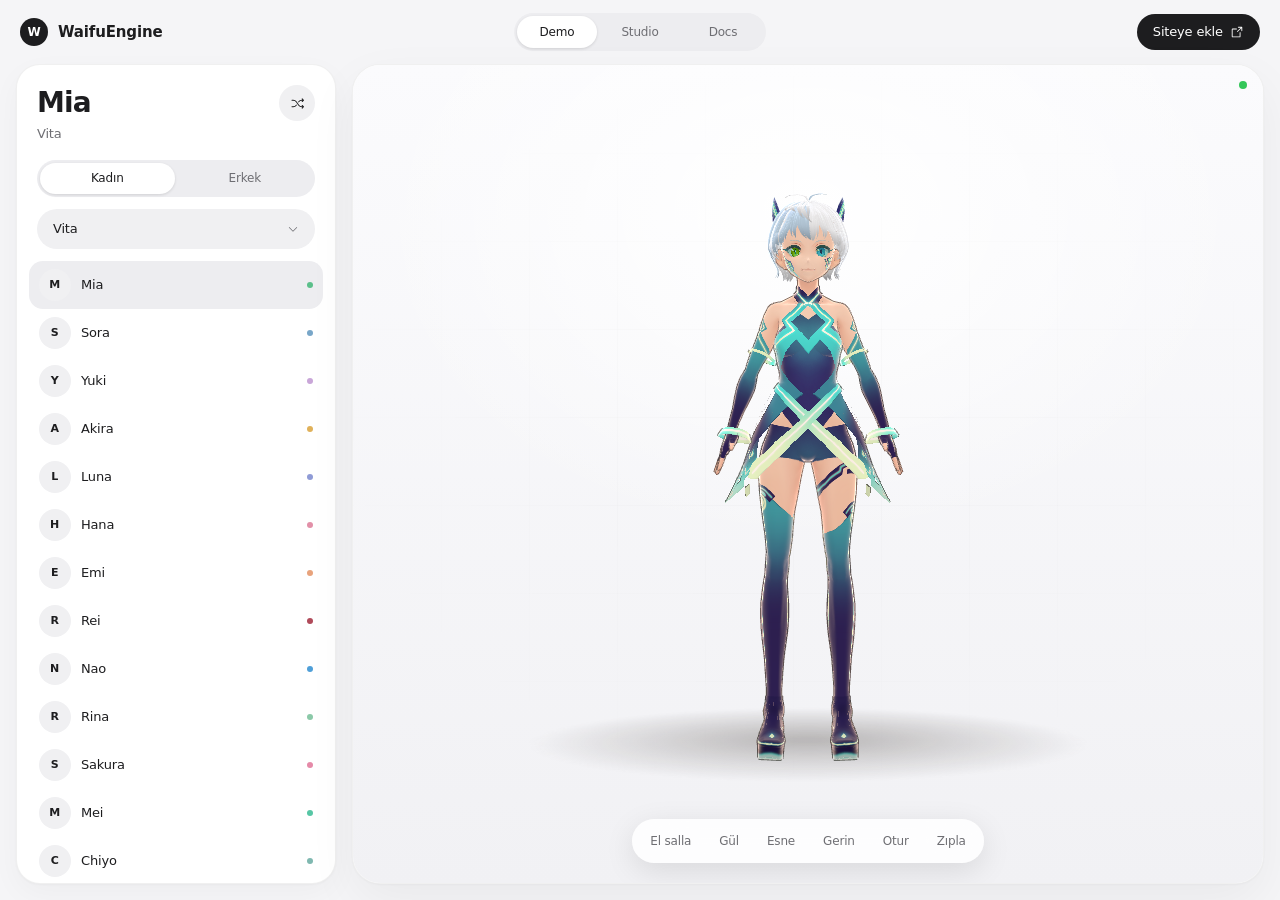
==== commit c446556b: "Redesign the interface in Cupertino Light" ====
--- a/index.html
+++ b/index.html
@@ -1,15 +1,15 @@
 <!doctype html>
-<html lang="tr" class="dark">
+<html lang="tr">
   <head>
     <meta charset="UTF-8" />
     <meta name="viewport" content="width=device-width, initial-scale=1.0, viewport-fit=cover" />
-    <meta name="theme-color" content="#08090b" />
+    <meta name="theme-color" content="#f5f5f7" />
     <meta name="description" content="WaifuEngine — tek tıkla gömülen, tarayıcıda özelleştirilebilen 3D anime karakter motoru." />
-    <title>WaifuEngine — 3D anime karakter motoru</title>
-    <script type="module" crossorigin src="/assets/main-gCFsvFdm.js"></script>
-    <link rel="modulepreload" crossorigin href="/assets/WaifuStage-DIMbHSQG.js">
-    <link rel="modulepreload" crossorigin href="/assets/stage-DFpiCyU_.js">
-    <link rel="stylesheet" crossorigin href="/assets/app-BGL2V9JG.css">
+    <title>WaifuEngine</title>
+    <script type="module" crossorigin src="/assets/main-xby88x2q.js"></script>
+    <link rel="modulepreload" crossorigin href="/assets/WaifuStage-DTNFqDE3.js">
+    <link rel="modulepreload" crossorigin href="/assets/stage-BOgFgULX.js">
+    <link rel="stylesheet" crossorigin href="/assets/app-CEuLkASA.css">
   </head>
   <body>
     <div id="root"></div>
--- a/assets/app-CEuLkASA.css
+++ b/assets/app-CEuLkASA.css
@@ -0,0 +1 @@
+@layer properties{@supports (((-webkit-hyphens:none)) and (not (margin-trim:inline))) or ((-moz-orient:inline) and (not (color:rgb(from red r g b)))){*,:before,:after,::backdrop{--tw-translate-x:0;--tw-translate-y:0;--tw-translate-z:0;--tw-space-y-reverse:0;--tw-divide-y-reverse:0;--tw-border-style:solid;--tw-leading:initial;--tw-font-weight:initial;--tw-tracking:initial;--tw-ordinal:initial;--tw-slashed-zero:initial;--tw-numeric-figure:initial;--tw-numeric-spacing:initial;--tw-numeric-fraction:initial;--tw-shadow:0 0 #0000;--tw-shadow-color:initial;--tw-shadow-alpha:100%;--tw-inset-shadow:0 0 #0000;--tw-inset-shadow-color:initial;--tw-inset-shadow-alpha:100%;--tw-ring-color:initial;--tw-ring-shadow:0 0 #0000;--tw-inset-ring-color:initial;--tw-inset-ring-shadow:0 0 #0000;--tw-ring-inset:initial;--tw-ring-offset-width:0px;--tw-ring-offset-color:#fff;--tw-ring-offset-shadow:0 0 #0000;--tw-outline-style:solid;--tw-blur:initial;--tw-brightness:initial;--tw-contrast:initial;--tw-grayscale:initial;--tw-hue-rotate:initial;--tw-invert:initial;--tw-opacity:initial;--tw-saturate:initial;--tw-sepia:initial;--tw-drop-shadow:initial;--tw-drop-shadow-color:initial;--tw-drop-shadow-alpha:100%;--tw-drop-shadow-size:initial;--tw-backdrop-blur:initial;--tw-backdrop-brightness:initial;--tw-backdrop-contrast:initial;--tw-backdrop-grayscale:initial;--tw-backdrop-hue-rotate:initial;--tw-backdrop-invert:initial;--tw-backdrop-opacity:initial;--tw-backdrop-saturate:initial;--tw-backdrop-sepia:initial;--tw-ease:initial}}}@layer theme{:root,:host{--font-sans:-apple-system, BlinkMacSystemFont, "SF Pro Display", "SF Pro Text", "Inter", "Segoe UI", system-ui, sans-serif;--color-black:#000;--color-white:#fff;--spacing:.25rem;--container-md:28rem;--container-2xl:42rem;--container-6xl:72rem;--font-weight-medium:500;--font-weight-semibold:600;--leading-tight:1.25;--leading-relaxed:1.625;--ease-in-out:cubic-bezier(.4, 0, .2, 1);--blur-xl:24px;--default-transition-duration:.15s;--default-transition-timing-function:cubic-bezier(.4, 0, .2, 1);--default-font-family:-apple-system, BlinkMacSystemFont, "SF Pro Display", "SF Pro Text", "Inter", "Segoe UI", system-ui, sans-serif;--default-mono-font-family:ui-monospace, "SF Mono", "Cascadia Code", Menlo, monospace}}@layer base{*,:after,:before,::backdrop{box-sizing:border-box;border:0 solid;margin:0;padding:0}::file-selector-button{box-sizing:border-box;border:0 solid;margin:0;padding:0}html,:host{-webkit-text-size-adjust:100%;tab-size:4;line-height:1.5;font-family:var(--default-font-family,-apple-system, BlinkMacSystemFont, "Segoe UI", Roboto, "Helvetica Neue", "Noto Sans", Arial, sans-serif, "Apple Color Emoji", "Segoe UI Emoji", "Segoe UI Symbol", "Noto Color Emoji");font-feature-settings:var(--default-font-feature-settings,normal);font-variation-settings:var(--default-font-variation-settings,normal);-webkit-tap-highlight-color:transparent}hr{height:0;color:inherit;border-top-width:1px}abbr:where([title]){-webkit-text-decoration:underline dotted;text-decoration:underline dotted}h1,h2,h3,h4,h5,h6{font-size:inherit;font-weight:inherit}a{color:inherit;-webkit-text-decoration:inherit;text-decoration:inherit}b,strong{font-weight:bolder}code,kbd,samp,pre{font-family:var(--default-mono-font-family,ui-monospace, SFMono-Regular, Menlo, Monaco, Consolas, "Liberation Mono", "Courier New", monospace);font-feature-settings:var(--default-mono-font-feature-settings,normal);font-variation-settings:var(--default-mono-font-variation-settings,normal);font-size:1em}small{font-size:80%}sub,sup{vertical-align:baseline;font-size:75%;line-height:0;position:relative}sub{bottom:-.25em}sup{top:-.5em}table{text-indent:0;border-color:inherit;border-collapse:collapse}:-moz-focusring:where(:not(iframe)){outline:auto}progress{vertical-align:baseline}summary{display:list-item}ol,ul,menu{list-style:none}img,svg,video,canvas,audio,iframe,embed,object{vertical-align:middle;display:block}img,video{max-width:100%;height:auto}button,input,select,optgroup,textarea{font:inherit;font-feature-settings:inherit;font-variation-settings:inherit;letter-spacing:inherit;color:inherit;opacity:1;background-color:#0000;border-radius:0}::file-selector-button{font:inherit;font-feature-settings:inherit;font-variation-settings:inherit;letter-spacing:inherit;color:inherit;opacity:1;background-color:#0000;border-radius:0}:where(select:is([multiple],[size])) optgroup{font-weight:bolder}:where(select:is([multiple],[size])) optgroup option{padding-inline-start:20px}::file-selector-button{margin-inline-end:4px}::placeholder{opacity:1}@supports (not ((-webkit-appearance:-apple-pay-button))) or (contain-intrinsic-size:1px){::placeholder{color:currentColor}@supports (color:color-mix(in lab,red,red)){::placeholder{color:color-mix(in oklab,currentcolor 50%,transparent)}}}textarea{resize:vertical}::-webkit-search-decoration{-webkit-appearance:none}::-webkit-date-and-time-value{min-height:1lh;text-align:inherit}::-webkit-datetime-edit{display:inline-flex}::-webkit-datetime-edit-fields-wrapper{padding:0}::-webkit-datetime-edit{padding-block:0}::-webkit-datetime-edit-year-field{padding-block:0}::-webkit-datetime-edit-month-field{padding-block:0}::-webkit-datetime-edit-day-field{padding-block:0}::-webkit-datetime-edit-hour-field{padding-block:0}::-webkit-datetime-edit-minute-field{padding-block:0}::-webkit-datetime-edit-second-field{padding-block:0}::-webkit-datetime-edit-millisecond-field{padding-block:0}::-webkit-datetime-edit-meridiem-field{padding-block:0}::-webkit-calendar-picker-indicator{line-height:1}:-moz-ui-invalid{box-shadow:none}button,input:where([type=button],[type=reset],[type=submit]){appearance:button}::file-selector-button{appearance:button}::-webkit-inner-spin-button{height:auto}::-webkit-outer-spin-button{height:auto}[hidden]:where(:not([hidden=until-found])){display:none!important}*{border-color:var(--border)}html,body,#root{height:100%}body{background:var(--background);color:var(--foreground);font-family:var(--font-sans);font-feature-settings:"cv11","ss01";letter-spacing:-.011em;-webkit-font-smoothing:antialiased;margin:0;overflow:hidden}body.docs-page{overflow-y:auto}button,select,input{font:inherit}::selection{color:#1d1d1f;background:#1d1d1f24}*{scrollbar-width:thin;scrollbar-color:#00000029 transparent}::-webkit-scrollbar{width:6px;height:6px}::-webkit-scrollbar-thumb{background:#00000029;border-radius:999px}::-webkit-scrollbar-track{background:0 0}}@layer components;@layer utilities{.pointer-events-auto{pointer-events:auto}.pointer-events-none{pointer-events:none}.visible{visibility:visible}.absolute{position:absolute}.fixed{position:fixed}.relative{position:relative}.static{position:static}.sticky{position:sticky}.inset-0{inset:0}.inset-x-0{inset-inline:0}.top-1\/2{top:50%}.top-4{top:calc(var(--spacing) * 4)}.top-8{top:calc(var(--spacing) * 8)}.top-\[2px\]{top:2px}.right-3\.5{right:calc(var(--spacing) * 3.5)}.right-4{right:calc(var(--spacing) * 4)}.bottom-0{bottom:0}.bottom-6{bottom:calc(var(--spacing) * 6)}.left-1\/2{left:50%}.z-10{z-index:10}.z-50{z-index:50}.container{width:100%}@media(min-width:40rem){.container{max-width:40rem}}@media(min-width:48rem){.container{max-width:48rem}}@media(min-width:64rem){.container{max-width:64rem}}@media(min-width:80rem){.container{max-width:80rem}}@media(min-width:96rem){.container{max-width:96rem}}.mx-auto{margin-inline:auto}.mt-1{margin-top:var(--spacing)}.mt-2{margin-top:calc(var(--spacing) * 2)}.mt-3{margin-top:calc(var(--spacing) * 3)}.mt-4{margin-top:calc(var(--spacing) * 4)}.mt-10{margin-top:calc(var(--spacing) * 10)}.mt-12{margin-top:calc(var(--spacing) * 12)}.mb-3{margin-bottom:calc(var(--spacing) * 3)}.mb-4{margin-bottom:calc(var(--spacing) * 4)}.block{display:block}.flex{display:flex}.grid{display:grid}.hidden{display:none}.size-1\.5{width:calc(var(--spacing) * 1.5);height:calc(var(--spacing) * 1.5)}.size-2{width:calc(var(--spacing) * 2);height:calc(var(--spacing) * 2)}.size-7{width:calc(var(--spacing) * 7);height:calc(var(--spacing) * 7)}.size-8{width:calc(var(--spacing) * 8);height:calc(var(--spacing) * 8)}.size-9{width:calc(var(--spacing) * 9);height:calc(var(--spacing) * 9)}.size-\[26px\]{width:26px;height:26px}.h-8{height:calc(var(--spacing) * 8)}.h-9{height:calc(var(--spacing) * 9)}.h-10{height:calc(var(--spacing) * 10)}.h-16{height:calc(var(--spacing) * 16)}.h-\[30px\]{height:30px}.h-\[58vh\]{height:58vh}.h-dvh{height:100dvh}.h-full{height:100%}.max-h-64{max-height:calc(var(--spacing) * 64)}.max-h-\[50vh\]{max-height:50vh}.max-h-\[52vh\]{max-height:52vh}.min-h-0{min-height:0}.min-h-\[420px\]{min-height:420px}.min-h-dvh{min-height:100dvh}.w-\[50px\]{width:50px}.w-\[252px\]{width:252px}.w-full{width:100%}.max-w-2xl{max-width:var(--container-2xl)}.max-w-6xl{max-width:var(--container-6xl)}.max-w-full{max-width:100%}.max-w-md{max-width:var(--container-md)}.min-w-0{min-width:0}.flex-1{flex:1}.shrink-0{flex-shrink:0}.-translate-x-1\/2{--tw-translate-x: -50% ;translate:var(--tw-translate-x) var(--tw-translate-y)}.translate-x-\[2px\]{--tw-translate-x:2px;translate:var(--tw-translate-x) var(--tw-translate-y)}.translate-x-\[22px\]{--tw-translate-x:22px;translate:var(--tw-translate-x) var(--tw-translate-y)}.-translate-y-1\/2{--tw-translate-y: -50% ;translate:var(--tw-translate-x) var(--tw-translate-y)}.scroll-mt-20{scroll-margin-top:calc(var(--spacing) * 20)}.appearance-none{appearance:none}.grid-cols-1{grid-template-columns:repeat(1,minmax(0,1fr))}.grid-cols-2{grid-template-columns:repeat(2,minmax(0,1fr))}.flex-col{flex-direction:column}.place-items-center{place-items:center}.items-center{align-items:center}.items-start{align-items:flex-start}.justify-between{justify-content:space-between}.justify-center{justify-content:center}.gap-1{gap:var(--spacing)}.gap-2{gap:calc(var(--spacing) * 2)}.gap-2\.5{gap:calc(var(--spacing) * 2.5)}.gap-3{gap:calc(var(--spacing) * 3)}.gap-4{gap:calc(var(--spacing) * 4)}.gap-10{gap:calc(var(--spacing) * 10)}:where(.space-y-0\.5>:not(:last-child)){--tw-space-y-reverse:0;margin-block-start:calc(calc(var(--spacing) * .5) * var(--tw-space-y-reverse));margin-block-end:calc(calc(var(--spacing) * .5) * calc(1 - var(--tw-space-y-reverse)))}:where(.space-y-2>:not(:last-child)){--tw-space-y-reverse:0;margin-block-start:calc(calc(var(--spacing) * 2) * var(--tw-space-y-reverse));margin-block-end:calc(calc(var(--spacing) * 2) * calc(1 - var(--tw-space-y-reverse)))}:where(.divide-y>:not(:last-child)){--tw-divide-y-reverse:0;border-bottom-style:var(--tw-border-style);border-top-style:var(--tw-border-style);border-top-width:calc(1px * var(--tw-divide-y-reverse));border-bottom-width:calc(1px * calc(1 - var(--tw-divide-y-reverse)))}:where(.divide-black\/\[0\.05\]>:not(:last-child)){border-color:#0000000d}@supports (color:color-mix(in lab,red,red)){:where(.divide-black\/\[0\.05\]>:not(:last-child)){border-color:color-mix(in oklab,var(--color-black) 5%,transparent)}}.truncate{text-overflow:ellipsis;white-space:nowrap;overflow:hidden}.overflow-auto{overflow:auto}.overflow-hidden{overflow:hidden}.overflow-x-auto{overflow-x:auto}.overflow-y-auto{overflow-y:auto}.rounded-2xl{border-radius:calc(var(--radius) + 8px)}.rounded-\[20px\]{border-radius:20px}.rounded-full{border-radius:3.40282e38px}.rounded-md{border-radius:calc(var(--radius) - 4px)}.border-t{border-top-style:var(--tw-border-style);border-top-width:1px}.border-b{border-bottom-style:var(--tw-border-style);border-bottom-width:1px}.border-black\/\[0\.06\]{border-color:#0000000f}@supports (color:color-mix(in lab,red,red)){.border-black\/\[0\.06\]{border-color:color-mix(in oklab,var(--color-black) 6%,transparent)}}.border-black\/\[0\.045\]{border-color:#0000000b}@supports (color:color-mix(in lab,red,red)){.border-black\/\[0\.045\]{border-color:color-mix(in oklab,var(--color-black) 4.5%,transparent)}}.border-black\/\[0\.055\]{border-color:#0000000e}@supports (color:color-mix(in lab,red,red)){.border-black\/\[0\.055\]{border-color:color-mix(in oklab,var(--color-black) 5.5%,transparent)}}.bg-\[\#1d1d1f\]{background-color:#1d1d1f}.bg-\[\#34c759\]{background-color:#34c759}.bg-\[\#e5e5ea\]{background-color:#e5e5ea}.bg-\[\#efeff2\]{background-color:#efeff2}.bg-\[\#f0f0f2\]{background-color:#f0f0f2}.bg-\[\#f5f5f7\]{background-color:#f5f5f7}.bg-background{background-color:var(--background)}.bg-white{background-color:var(--color-white)}.bg-white\/85{background-color:#ffffffd9}@supports (color:color-mix(in lab,red,red)){.bg-white\/85{background-color:color-mix(in oklab,var(--color-white) 85%,transparent)}}.p-1\.5{padding:calc(var(--spacing) * 1.5)}.p-3{padding:calc(var(--spacing) * 3)}.p-4{padding:calc(var(--spacing) * 4)}.p-5{padding:calc(var(--spacing) * 5)}.px-1\.5{padding-inline:calc(var(--spacing) * 1.5)}.px-3{padding-inline:calc(var(--spacing) * 3)}.px-4{padding-inline:calc(var(--spacing) * 4)}.px-5{padding-inline:calc(var(--spacing) * 5)}.py-0\.5{padding-block:calc(var(--spacing) * .5)}.py-2{padding-block:calc(var(--spacing) * 2)}.py-3{padding-block:calc(var(--spacing) * 3)}.pt-4{padding-top:calc(var(--spacing) * 4)}.pt-6{padding-top:calc(var(--spacing) * 6)}.pr-1{padding-right:var(--spacing)}.pr-9{padding-right:calc(var(--spacing) * 9)}.pr-10{padding-right:calc(var(--spacing) * 10)}.pb-3{padding-bottom:calc(var(--spacing) * 3)}.pb-4{padding-bottom:calc(var(--spacing) * 4)}.pb-5{padding-bottom:calc(var(--spacing) * 5)}.pb-16{padding-bottom:calc(var(--spacing) * 16)}.pl-4{padding-left:calc(var(--spacing) * 4)}.text-left{text-align:left}.font-mono{font-family:ui-monospace,SF Mono,Cascadia Code,Menlo,monospace}.text-\[11px\]{font-size:11px}.text-\[12px\]{font-size:12px}.text-\[13px\]{font-size:13px}.text-\[14px\]{font-size:14px}.text-\[15px\]{font-size:15px}.text-\[17px\]{font-size:17px}.text-\[20px\]{font-size:20px}.text-\[28px\]{font-size:28px}.text-\[34px\]{font-size:34px}.leading-relaxed{--tw-leading:var(--leading-relaxed);line-height:var(--leading-relaxed)}.leading-tight{--tw-leading:var(--leading-tight);line-height:var(--leading-tight)}.font-medium{--tw-font-weight:var(--font-weight-medium);font-weight:var(--font-weight-medium)}.font-semibold{--tw-font-weight:var(--font-weight-semibold);font-weight:var(--font-weight-semibold)}.tracking-\[-0\.01em\]{--tw-tracking:-.01em;letter-spacing:-.01em}.tracking-\[-0\.02em\]{--tw-tracking:-.02em;letter-spacing:-.02em}.tracking-\[-0\.03em\]{--tw-tracking:-.03em;letter-spacing:-.03em}.tracking-\[-0\.035em\]{--tw-tracking:-.035em;letter-spacing:-.035em}.text-\[\#4a4a4f\]{color:#4a4a4f}.text-foreground{color:var(--foreground)}.text-muted-foreground{color:var(--muted-foreground)}.text-white{color:var(--color-white)}.tabular-nums{--tw-numeric-spacing:tabular-nums;font-variant-numeric:var(--tw-ordinal,) var(--tw-slashed-zero,) var(--tw-numeric-figure,) var(--tw-numeric-spacing,) var(--tw-numeric-fraction,)}.antialiased{-webkit-font-smoothing:antialiased;-moz-osx-font-smoothing:grayscale}.shadow{--tw-shadow:0 1px 3px 0 var(--tw-shadow-color,#0000001a), 0 1px 2px -1px var(--tw-shadow-color,#0000001a);box-shadow:var(--tw-inset-shadow),var(--tw-inset-ring-shadow),var(--tw-ring-offset-shadow),var(--tw-ring-shadow),var(--tw-shadow)}.shadow-\[0_3px_8px_rgba\(0\,0\,0\,0\.15\)\]{--tw-shadow:0 3px 8px var(--tw-shadow-color,#00000026);box-shadow:var(--tw-inset-shadow),var(--tw-inset-ring-shadow),var(--tw-ring-offset-shadow),var(--tw-ring-shadow),var(--tw-shadow)}.shadow-\[0_8px_30px_rgba\(0\,0\,0\,0\.10\)\]{--tw-shadow:0 8px 30px var(--tw-shadow-color,#0000001a);box-shadow:var(--tw-inset-shadow),var(--tw-inset-ring-shadow),var(--tw-ring-offset-shadow),var(--tw-ring-shadow),var(--tw-shadow)}.shadow-xl{--tw-shadow:0 20px 25px -5px var(--tw-shadow-color,#0000001a), 0 8px 10px -6px var(--tw-shadow-color,#0000001a);box-shadow:var(--tw-inset-shadow),var(--tw-inset-ring-shadow),var(--tw-ring-offset-shadow),var(--tw-ring-shadow),var(--tw-shadow)}.outline{outline-style:var(--tw-outline-style);outline-width:1px}.filter{filter:var(--tw-blur,) var(--tw-brightness,) var(--tw-contrast,) var(--tw-grayscale,) var(--tw-hue-rotate,) var(--tw-invert,) var(--tw-saturate,) var(--tw-sepia,) var(--tw-drop-shadow,)}.backdrop-blur-xl{--tw-backdrop-blur:blur(var(--blur-xl));-webkit-backdrop-filter:var(--tw-backdrop-blur,) var(--tw-backdrop-brightness,) var(--tw-backdrop-contrast,) var(--tw-backdrop-grayscale,) var(--tw-backdrop-hue-rotate,) var(--tw-backdrop-invert,) var(--tw-backdrop-opacity,) var(--tw-backdrop-saturate,) var(--tw-backdrop-sepia,);backdrop-filter:var(--tw-backdrop-blur,) var(--tw-backdrop-brightness,) var(--tw-backdrop-contrast,) var(--tw-backdrop-grayscale,) var(--tw-backdrop-hue-rotate,) var(--tw-backdrop-invert,) var(--tw-backdrop-opacity,) var(--tw-backdrop-saturate,) var(--tw-backdrop-sepia,)}.transition{transition-property:color,background-color,border-color,outline-color,text-decoration-color,fill,stroke,--tw-gradient-from,--tw-gradient-via,--tw-gradient-to,opacity,box-shadow,transform,translate,scale,rotate,filter,-webkit-backdrop-filter,backdrop-filter,display,content-visibility,overlay,pointer-events;transition-timing-function:var(--tw-ease,var(--default-transition-timing-function));transition-duration:var(--tw-duration,var(--default-transition-duration))}.transition-colors{transition-property:color,background-color,border-color,outline-color,text-decoration-color,fill,stroke,--tw-gradient-from,--tw-gradient-via,--tw-gradient-to;transition-timing-function:var(--tw-ease,var(--default-transition-timing-function));transition-duration:var(--tw-duration,var(--default-transition-duration))}.transition-transform{transition-property:transform,translate,scale,rotate;transition-timing-function:var(--tw-ease,var(--default-transition-timing-function));transition-duration:var(--tw-duration,var(--default-transition-duration))}.ease-in-out{--tw-ease:var(--ease-in-out);transition-timing-function:var(--ease-in-out)}.outline-none{--tw-outline-style:none;outline-style:none}.last\:border-0:last-child{border-style:var(--tw-border-style);border-width:0}@media(hover:hover){.hover\:bg-white:hover{background-color:var(--color-white)}.hover\:text-foreground:hover{color:var(--foreground)}}@media(min-width:40rem){.sm\:block{display:block}.sm\:inline{display:inline}.sm\:px-4{padding-inline:calc(var(--spacing) * 4)}}@media(min-width:48rem){.md\:block{display:block}}@media(min-width:64rem){.lg\:block{display:block}.lg\:hidden{display:none}.lg\:h-auto{height:auto}.lg\:grid-cols-\[220px_minmax\(0\,1fr\)\]{grid-template-columns:220px minmax(0,1fr)}.lg\:grid-cols-\[320px_minmax\(0\,1fr\)\]{grid-template-columns:320px minmax(0,1fr)}.lg\:grid-cols-\[320px_minmax\(0\,1fr\)_320px\]{grid-template-columns:320px minmax(0,1fr) 320px}.lg\:overflow-hidden{overflow:hidden}}}:root{--background:#f5f5f7;--foreground:#1d1d1f;--card:#fff;--card-foreground:#1d1d1f;--popover:#fff;--popover-foreground:#1d1d1f;--primary:#1d1d1f;--primary-foreground:#fff;--secondary:#ececef;--secondary-foreground:#1d1d1f;--muted:#f0f0f2;--muted-foreground:#6e6e73;--accent:#e9e9ec;--accent-foreground:#1d1d1f;--destructive:#ff3b30;--destructive-foreground:#fff;--border:#e3e3e6;--input:#e3e3e6;--ring:#1d1d1f;--radius:1.25rem}waifu-stage{width:100%;height:100%;display:block}.stage-bg{background:radial-gradient(70% 58% at 50% 18%,#fff,#fff0 70%),linear-gradient(#fbfbfd,#f1f1f4)}.stage-grid{pointer-events:none;background-image:linear-gradient(90deg,#00000007 1px,#0000 1px),linear-gradient(#00000007 1px,#0000 1px);background-size:88px 88px;-webkit-mask-image:radial-gradient(68% 58% at 50% 44%,#000000b3,#0000 82%);mask-image:radial-gradient(68% 58% at 50% 44%,#000000b3,#0000 82%)}.panel-scroll{scrollbar-width:thin}.hairline{background:linear-gradient(90deg,#0000,#00000014,#0000)}input[type=range]{appearance:none;cursor:pointer;background:#e7e7ea;border-radius:999px;outline:none;width:100%;height:6px}input[type=range]::-webkit-slider-thumb{appearance:none;background:#fff;border:.5px solid #00000014;border-radius:50%;width:22px;height:22px;box-shadow:0 1px 3px #0000002e,0 4px 10px #0000001a}input[type=range]::-moz-range-thumb{background:#fff;border:.5px solid #00000014;border-radius:50%;width:22px;height:22px;box-shadow:0 1px 3px #0000002e,0 4px 10px #0000001a}input[type=color]{cursor:pointer;background:#fff;border:.5px solid #00000014;border-radius:999px;width:44px;height:30px;padding:3px;box-shadow:0 1px 2px #0000000f}input[type=color]::-webkit-color-swatch-wrapper{padding:0}input[type=color]::-webkit-color-swatch{border:0;border-radius:999px}.cupertino-card{background:#fff;border:.5px solid #0000000f;border-radius:28px;box-shadow:0 1px 2px #00000008,0 18px 50px #0000000d}.cupertino-panel{background:#fff;border:.5px solid #0000000f;border-radius:24px;box-shadow:0 1px 2px #00000008,0 10px 30px #00000009}.pill{white-space:nowrap;border-radius:999px;justify-content:center;align-items:center;gap:.45rem;font-weight:500;transition:background .16s,color .16s,box-shadow .16s,transform .16s;display:inline-flex}.pill:active{transform:scale(.97)}.pill-primary{color:#fff;background:#1d1d1f}.pill-primary:hover{background:#000}.pill-secondary{color:#1d1d1f;background:#f0f0f2}.pill-secondary:hover{background:#e8e8eb}.pill-ghost{color:#6e6e73}.pill-ghost:hover{color:#1d1d1f;background:#f0f0f2}.segmented{background:#ededf0;border-radius:999px;gap:3px;padding:3px;display:flex}.segmented>button{color:#6e6e73;border-radius:999px;flex:1 1 0;min-width:0;padding:.42rem .5rem;font-size:12px;font-weight:500;transition:background .16s,color .16s,box-shadow .16s}.segmented>button[data-active=true]{color:#1d1d1f;background:#fff;box-shadow:0 1px 3px #0000001f}.roster-row{text-align:left;border-radius:14px;align-items:center;gap:.65rem;width:100%;padding:.5rem .6rem;transition:background .15s;display:flex}.roster-row:hover{background:#f5f5f7}.roster-row[data-active=true]{background:#ededf0}.control-row{justify-content:space-between;align-items:center;gap:1rem;min-height:2.25rem;display:flex}.modal-backdrop{z-index:60;-webkit-backdrop-filter:blur(8px);backdrop-filter:blur(8px);background:#0000002e;place-items:center;padding:1rem;display:grid;position:fixed;inset:0}.text-balance{text-wrap:balance}@keyframes rise-in{0%{opacity:0;transform:translateY(10px)}to{opacity:1;transform:none}}.rise-in{animation:.5s cubic-bezier(.22,1,.36,1) both rise-in}@media(prefers-reduced-motion:reduce){*,:before,:after{transition-duration:.001ms!important;animation-duration:.001ms!important;animation-iteration-count:1!important}}@property --tw-translate-x{syntax:"*";inherits:false;initial-value:0}@property --tw-translate-y{syntax:"*";inherits:false;initial-value:0}@property --tw-translate-z{syntax:"*";inherits:false;initial-value:0}@property --tw-space-y-reverse{syntax:"*";inherits:false;initial-value:0}@property --tw-divide-y-reverse{syntax:"*";inherits:false;initial-value:0}@property --tw-border-style{syntax:"*";inherits:false;initial-value:solid}@property --tw-leading{syntax:"*";inherits:false}@property --tw-font-weight{syntax:"*";inherits:false}@property --tw-tracking{syntax:"*";inherits:false}@property --tw-ordinal{syntax:"*";inherits:false}@property --tw-slashed-zero{syntax:"*";inherits:false}@property --tw-numeric-figure{syntax:"*";inherits:false}@property --tw-numeric-spacing{syntax:"*";inherits:false}@property --tw-numeric-fraction{syntax:"*";inherits:false}@property --tw-shadow{syntax:"*";inherits:false;initial-value:0 0 #0000}@property --tw-shadow-color{syntax:"*";inherits:false}@property --tw-shadow-alpha{syntax:"<percentage>";inherits:false;initial-value:100%}@property --tw-inset-shadow{syntax:"*";inherits:false;initial-value:0 0 #0000}@property --tw-inset-shadow-color{syntax:"*";inherits:false}@property --tw-inset-shadow-alpha{syntax:"<percentage>";inherits:false;initial-value:100%}@property --tw-ring-color{syntax:"*";inherits:false}@property --tw-ring-shadow{syntax:"*";inherits:false;initial-value:0 0 #0000}@property --tw-inset-ring-color{syntax:"*";inherits:false}@property --tw-inset-ring-shadow{syntax:"*";inherits:false;initial-value:0 0 #0000}@property --tw-ring-inset{syntax:"*";inherits:false}@property --tw-ring-offset-width{syntax:"<length>";inherits:false;initial-value:0}@property --tw-ring-offset-color{syntax:"*";inherits:false;initial-value:#fff}@property --tw-ring-offset-shadow{syntax:"*";inherits:false;initial-value:0 0 #0000}@property --tw-outline-style{syntax:"*";inherits:false;initial-value:solid}@property --tw-blur{syntax:"*";inherits:false}@property --tw-brightness{syntax:"*";inherits:false}@property --tw-contrast{syntax:"*";inherits:false}@property --tw-grayscale{syntax:"*";inherits:false}@property --tw-hue-rotate{syntax:"*";inherits:false}@property --tw-invert{syntax:"*";inherits:false}@property --tw-opacity{syntax:"*";inherits:false}@property --tw-saturate{syntax:"*";inherits:false}@property --tw-sepia{syntax:"*";inherits:false}@property --tw-drop-shadow{syntax:"*";inherits:false}@property --tw-drop-shadow-color{syntax:"*";inherits:false}@property --tw-drop-shadow-alpha{syntax:"<percentage>";inherits:false;initial-value:100%}@property --tw-drop-shadow-size{syntax:"*";inherits:false}@property --tw-backdrop-blur{syntax:"*";inherits:false}@property --tw-backdrop-brightness{syntax:"*";inherits:false}@property --tw-backdrop-contrast{syntax:"*";inherits:false}@property --tw-backdrop-grayscale{syntax:"*";inherits:false}@property --tw-backdrop-hue-rotate{syntax:"*";inherits:false}@property --tw-backdrop-invert{syntax:"*";inherits:false}@property --tw-backdrop-opacity{syntax:"*";inherits:false}@property --tw-backdrop-saturate{syntax:"*";inherits:false}@property --tw-backdrop-sepia{syntax:"*";inherits:false}@property --tw-ease{syntax:"*";inherits:false}
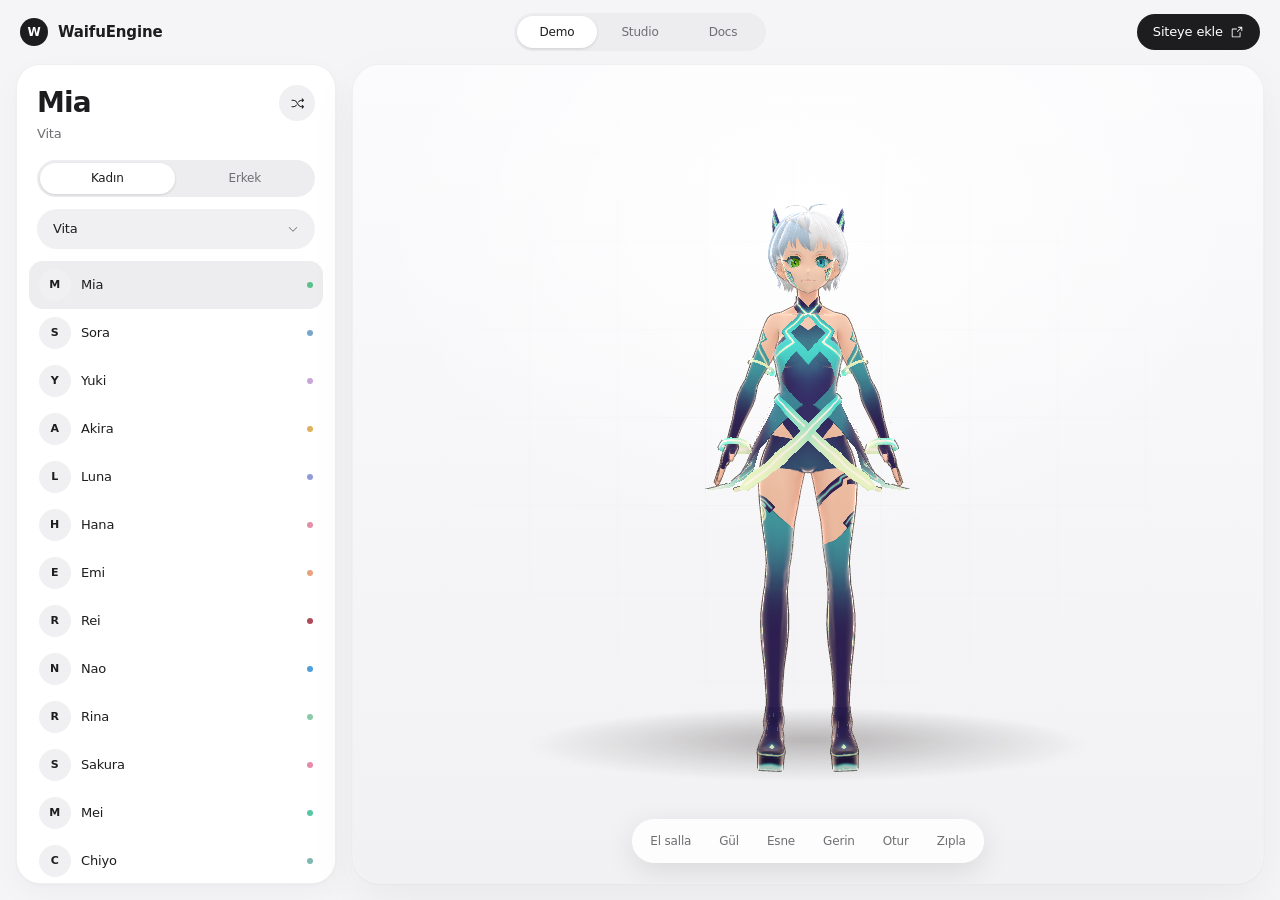
==== commit b284e3cc: "Refresh Cupertino Light build" ====
--- a/index.html
+++ b/index.html
@@ -6,10 +6,10 @@
     <meta name="theme-color" content="#f5f5f7" />
     <meta name="description" content="WaifuEngine — tek tıkla gömülen, tarayıcıda özelleştirilebilen 3D anime karakter motoru." />
     <title>WaifuEngine</title>
-    <script type="module" crossorigin src="/assets/main-xby88x2q.js"></script>
+    <script type="module" crossorigin src="/assets/main-Dmn-aQ_k.js"></script>
     <link rel="modulepreload" crossorigin href="/assets/WaifuStage-DTNFqDE3.js">
     <link rel="modulepreload" crossorigin href="/assets/stage-BOgFgULX.js">
-    <link rel="stylesheet" crossorigin href="/assets/app-CEuLkASA.css">
+    <link rel="stylesheet" crossorigin href="/assets/app-B84f6Sb8.css">
   </head>
   <body>
     <div id="root"></div>
--- a/assets/app-B84f6Sb8.css
+++ b/assets/app-B84f6Sb8.css
@@ -0,0 +1 @@
+@layer properties{@supports (((-webkit-hyphens:none)) and (not (margin-trim:inline))) or ((-moz-orient:inline) and (not (color:rgb(from red r g b)))){*,:before,:after,::backdrop{--tw-translate-x:0;--tw-translate-y:0;--tw-translate-z:0;--tw-space-y-reverse:0;--tw-divide-y-reverse:0;--tw-border-style:solid;--tw-leading:initial;--tw-font-weight:initial;--tw-tracking:initial;--tw-ordinal:initial;--tw-slashed-zero:initial;--tw-numeric-figure:initial;--tw-numeric-spacing:initial;--tw-numeric-fraction:initial;--tw-shadow:0 0 #0000;--tw-shadow-color:initial;--tw-shadow-alpha:100%;--tw-inset-shadow:0 0 #0000;--tw-inset-shadow-color:initial;--tw-inset-shadow-alpha:100%;--tw-ring-color:initial;--tw-ring-shadow:0 0 #0000;--tw-inset-ring-color:initial;--tw-inset-ring-shadow:0 0 #0000;--tw-ring-inset:initial;--tw-ring-offset-width:0px;--tw-ring-offset-color:#fff;--tw-ring-offset-shadow:0 0 #0000;--tw-outline-style:solid;--tw-blur:initial;--tw-brightness:initial;--tw-contrast:initial;--tw-grayscale:initial;--tw-hue-rotate:initial;--tw-invert:initial;--tw-opacity:initial;--tw-saturate:initial;--tw-sepia:initial;--tw-drop-shadow:initial;--tw-drop-shadow-color:initial;--tw-drop-shadow-alpha:100%;--tw-drop-shadow-size:initial;--tw-backdrop-blur:initial;--tw-backdrop-brightness:initial;--tw-backdrop-contrast:initial;--tw-backdrop-grayscale:initial;--tw-backdrop-hue-rotate:initial;--tw-backdrop-invert:initial;--tw-backdrop-opacity:initial;--tw-backdrop-saturate:initial;--tw-backdrop-sepia:initial;--tw-ease:initial}}}@layer theme{:root,:host{--font-sans:-apple-system, BlinkMacSystemFont, "SF Pro Display", "SF Pro Text", "Inter", "Segoe UI", system-ui, sans-serif;--color-black:#000;--color-white:#fff;--spacing:.25rem;--container-md:28rem;--container-2xl:42rem;--container-6xl:72rem;--font-weight-medium:500;--font-weight-semibold:600;--leading-tight:1.25;--leading-relaxed:1.625;--ease-in-out:cubic-bezier(.4, 0, .2, 1);--blur-xl:24px;--default-transition-duration:.15s;--default-transition-timing-function:cubic-bezier(.4, 0, .2, 1);--default-font-family:-apple-system, BlinkMacSystemFont, "SF Pro Display", "SF Pro Text", "Inter", "Segoe UI", system-ui, sans-serif;--default-mono-font-family:ui-monospace, "SF Mono", "Cascadia Code", Menlo, monospace}}@layer base{*,:after,:before,::backdrop{box-sizing:border-box;border:0 solid;margin:0;padding:0}::file-selector-button{box-sizing:border-box;border:0 solid;margin:0;padding:0}html,:host{-webkit-text-size-adjust:100%;tab-size:4;line-height:1.5;font-family:var(--default-font-family,-apple-system, BlinkMacSystemFont, "Segoe UI", Roboto, "Helvetica Neue", "Noto Sans", Arial, sans-serif, "Apple Color Emoji", "Segoe UI Emoji", "Segoe UI Symbol", "Noto Color Emoji");font-feature-settings:var(--default-font-feature-settings,normal);font-variation-settings:var(--default-font-variation-settings,normal);-webkit-tap-highlight-color:transparent}hr{height:0;color:inherit;border-top-width:1px}abbr:where([title]){-webkit-text-decoration:underline dotted;text-decoration:underline dotted}h1,h2,h3,h4,h5,h6{font-size:inherit;font-weight:inherit}a{color:inherit;-webkit-text-decoration:inherit;text-decoration:inherit}b,strong{font-weight:bolder}code,kbd,samp,pre{font-family:var(--default-mono-font-family,ui-monospace, SFMono-Regular, Menlo, Monaco, Consolas, "Liberation Mono", "Courier New", monospace);font-feature-settings:var(--default-mono-font-feature-settings,normal);font-variation-settings:var(--default-mono-font-variation-settings,normal);font-size:1em}small{font-size:80%}sub,sup{vertical-align:baseline;font-size:75%;line-height:0;position:relative}sub{bottom:-.25em}sup{top:-.5em}table{text-indent:0;border-color:inherit;border-collapse:collapse}:-moz-focusring:where(:not(iframe)){outline:auto}progress{vertical-align:baseline}summary{display:list-item}ol,ul,menu{list-style:none}img,svg,video,canvas,audio,iframe,embed,object{vertical-align:middle;display:block}img,video{max-width:100%;height:auto}button,input,select,optgroup,textarea{font:inherit;font-feature-settings:inherit;font-variation-settings:inherit;letter-spacing:inherit;color:inherit;opacity:1;background-color:#0000;border-radius:0}::file-selector-button{font:inherit;font-feature-settings:inherit;font-variation-settings:inherit;letter-spacing:inherit;color:inherit;opacity:1;background-color:#0000;border-radius:0}:where(select:is([multiple],[size])) optgroup{font-weight:bolder}:where(select:is([multiple],[size])) optgroup option{padding-inline-start:20px}::file-selector-button{margin-inline-end:4px}::placeholder{opacity:1}@supports (not ((-webkit-appearance:-apple-pay-button))) or (contain-intrinsic-size:1px){::placeholder{color:currentColor}@supports (color:color-mix(in lab,red,red)){::placeholder{color:color-mix(in oklab,currentcolor 50%,transparent)}}}textarea{resize:vertical}::-webkit-search-decoration{-webkit-appearance:none}::-webkit-date-and-time-value{min-height:1lh;text-align:inherit}::-webkit-datetime-edit{display:inline-flex}::-webkit-datetime-edit-fields-wrapper{padding:0}::-webkit-datetime-edit{padding-block:0}::-webkit-datetime-edit-year-field{padding-block:0}::-webkit-datetime-edit-month-field{padding-block:0}::-webkit-datetime-edit-day-field{padding-block:0}::-webkit-datetime-edit-hour-field{padding-block:0}::-webkit-datetime-edit-minute-field{padding-block:0}::-webkit-datetime-edit-second-field{padding-block:0}::-webkit-datetime-edit-millisecond-field{padding-block:0}::-webkit-datetime-edit-meridiem-field{padding-block:0}::-webkit-calendar-picker-indicator{line-height:1}:-moz-ui-invalid{box-shadow:none}button,input:where([type=button],[type=reset],[type=submit]){appearance:button}::file-selector-button{appearance:button}::-webkit-inner-spin-button{height:auto}::-webkit-outer-spin-button{height:auto}[hidden]:where(:not([hidden=until-found])){display:none!important}*{border-color:var(--border)}html,body,#root{height:100%}body{background:var(--background);color:var(--foreground);font-family:var(--font-sans);font-feature-settings:"cv11","ss01";letter-spacing:-.011em;-webkit-font-smoothing:antialiased;margin:0;overflow:hidden}body.docs-page{overflow-y:auto}button,select,input{font:inherit}::selection{color:#1d1d1f;background:#1d1d1f24}*{scrollbar-width:thin;scrollbar-color:#00000029 transparent}::-webkit-scrollbar{width:6px;height:6px}::-webkit-scrollbar-thumb{background:#00000029;border-radius:999px}::-webkit-scrollbar-track{background:0 0}}@layer components;@layer utilities{.pointer-events-auto{pointer-events:auto}.pointer-events-none{pointer-events:none}.visible{visibility:visible}.absolute{position:absolute}.fixed{position:fixed}.relative{position:relative}.static{position:static}.sticky{position:sticky}.inset-0{inset:0}.inset-x-0{inset-inline:0}.top-1\/2{top:50%}.top-8{top:calc(var(--spacing) * 8)}.top-\[2px\]{top:2px}.right-3\.5{right:calc(var(--spacing) * 3.5)}.right-4{right:calc(var(--spacing) * 4)}.bottom-0{bottom:0}.bottom-6{bottom:calc(var(--spacing) * 6)}.left-1\/2{left:50%}.z-10{z-index:10}.z-50{z-index:50}.container{width:100%}@media(min-width:40rem){.container{max-width:40rem}}@media(min-width:48rem){.container{max-width:48rem}}@media(min-width:64rem){.container{max-width:64rem}}@media(min-width:80rem){.container{max-width:80rem}}@media(min-width:96rem){.container{max-width:96rem}}.mx-auto{margin-inline:auto}.mt-1{margin-top:var(--spacing)}.mt-2{margin-top:calc(var(--spacing) * 2)}.mt-3{margin-top:calc(var(--spacing) * 3)}.mt-4{margin-top:calc(var(--spacing) * 4)}.mt-10{margin-top:calc(var(--spacing) * 10)}.mt-12{margin-top:calc(var(--spacing) * 12)}.mb-3{margin-bottom:calc(var(--spacing) * 3)}.mb-4{margin-bottom:calc(var(--spacing) * 4)}.block{display:block}.flex{display:flex}.grid{display:grid}.hidden{display:none}.size-1\.5{width:calc(var(--spacing) * 1.5);height:calc(var(--spacing) * 1.5)}.size-7{width:calc(var(--spacing) * 7);height:calc(var(--spacing) * 7)}.size-8{width:calc(var(--spacing) * 8);height:calc(var(--spacing) * 8)}.size-9{width:calc(var(--spacing) * 9);height:calc(var(--spacing) * 9)}.size-\[26px\]{width:26px;height:26px}.h-8{height:calc(var(--spacing) * 8)}.h-9{height:calc(var(--spacing) * 9)}.h-10{height:calc(var(--spacing) * 10)}.h-16{height:calc(var(--spacing) * 16)}.h-\[30px\]{height:30px}.h-\[58vh\]{height:58vh}.h-dvh{height:100dvh}.h-full{height:100%}.max-h-64{max-height:calc(var(--spacing) * 64)}.max-h-\[50vh\]{max-height:50vh}.max-h-\[52vh\]{max-height:52vh}.min-h-0{min-height:0}.min-h-\[420px\]{min-height:420px}.min-h-dvh{min-height:100dvh}.w-\[50px\]{width:50px}.w-\[252px\]{width:252px}.w-full{width:100%}.max-w-2xl{max-width:var(--container-2xl)}.max-w-6xl{max-width:var(--container-6xl)}.max-w-full{max-width:100%}.max-w-md{max-width:var(--container-md)}.min-w-0{min-width:0}.flex-1{flex:1}.shrink-0{flex-shrink:0}.-translate-x-1\/2{--tw-translate-x: -50% ;translate:var(--tw-translate-x) var(--tw-translate-y)}.translate-x-\[2px\]{--tw-translate-x:2px;translate:var(--tw-translate-x) var(--tw-translate-y)}.translate-x-\[22px\]{--tw-translate-x:22px;translate:var(--tw-translate-x) var(--tw-translate-y)}.-translate-y-1\/2{--tw-translate-y: -50% ;translate:var(--tw-translate-x) var(--tw-translate-y)}.scroll-mt-20{scroll-margin-top:calc(var(--spacing) * 20)}.appearance-none{appearance:none}.grid-cols-1{grid-template-columns:repeat(1,minmax(0,1fr))}.grid-cols-2{grid-template-columns:repeat(2,minmax(0,1fr))}.flex-col{flex-direction:column}.place-items-center{place-items:center}.items-center{align-items:center}.items-start{align-items:flex-start}.justify-between{justify-content:space-between}.justify-center{justify-content:center}.gap-1{gap:var(--spacing)}.gap-2{gap:calc(var(--spacing) * 2)}.gap-2\.5{gap:calc(var(--spacing) * 2.5)}.gap-3{gap:calc(var(--spacing) * 3)}.gap-4{gap:calc(var(--spacing) * 4)}.gap-10{gap:calc(var(--spacing) * 10)}:where(.space-y-0\.5>:not(:last-child)){--tw-space-y-reverse:0;margin-block-start:calc(calc(var(--spacing) * .5) * var(--tw-space-y-reverse));margin-block-end:calc(calc(var(--spacing) * .5) * calc(1 - var(--tw-space-y-reverse)))}:where(.space-y-2>:not(:last-child)){--tw-space-y-reverse:0;margin-block-start:calc(calc(var(--spacing) * 2) * var(--tw-space-y-reverse));margin-block-end:calc(calc(var(--spacing) * 2) * calc(1 - var(--tw-space-y-reverse)))}:where(.divide-y>:not(:last-child)){--tw-divide-y-reverse:0;border-bottom-style:var(--tw-border-style);border-top-style:var(--tw-border-style);border-top-width:calc(1px * var(--tw-divide-y-reverse));border-bottom-width:calc(1px * calc(1 - var(--tw-divide-y-reverse)))}:where(.divide-black\/\[0\.05\]>:not(:last-child)){border-color:#0000000d}@supports (color:color-mix(in lab,red,red)){:where(.divide-black\/\[0\.05\]>:not(:last-child)){border-color:color-mix(in oklab,var(--color-black) 5%,transparent)}}.truncate{text-overflow:ellipsis;white-space:nowrap;overflow:hidden}.overflow-auto{overflow:auto}.overflow-hidden{overflow:hidden}.overflow-x-auto{overflow-x:auto}.overflow-y-auto{overflow-y:auto}.rounded-2xl{border-radius:calc(var(--radius) + 8px)}.rounded-\[20px\]{border-radius:20px}.rounded-full{border-radius:3.40282e38px}.rounded-md{border-radius:calc(var(--radius) - 4px)}.border-t{border-top-style:var(--tw-border-style);border-top-width:1px}.border-b{border-bottom-style:var(--tw-border-style);border-bottom-width:1px}.border-black\/\[0\.06\]{border-color:#0000000f}@supports (color:color-mix(in lab,red,red)){.border-black\/\[0\.06\]{border-color:color-mix(in oklab,var(--color-black) 6%,transparent)}}.border-black\/\[0\.045\]{border-color:#0000000b}@supports (color:color-mix(in lab,red,red)){.border-black\/\[0\.045\]{border-color:color-mix(in oklab,var(--color-black) 4.5%,transparent)}}.border-black\/\[0\.055\]{border-color:#0000000e}@supports (color:color-mix(in lab,red,red)){.border-black\/\[0\.055\]{border-color:color-mix(in oklab,var(--color-black) 5.5%,transparent)}}.bg-\[\#1d1d1f\]{background-color:#1d1d1f}.bg-\[\#34c759\]{background-color:#34c759}.bg-\[\#e5e5ea\]{background-color:#e5e5ea}.bg-\[\#efeff2\]{background-color:#efeff2}.bg-\[\#f0f0f2\]{background-color:#f0f0f2}.bg-\[\#f5f5f7\]{background-color:#f5f5f7}.bg-background{background-color:var(--background)}.bg-white{background-color:var(--color-white)}.bg-white\/85{background-color:#ffffffd9}@supports (color:color-mix(in lab,red,red)){.bg-white\/85{background-color:color-mix(in oklab,var(--color-white) 85%,transparent)}}.p-1\.5{padding:calc(var(--spacing) * 1.5)}.p-3{padding:calc(var(--spacing) * 3)}.p-4{padding:calc(var(--spacing) * 4)}.p-5{padding:calc(var(--spacing) * 5)}.px-1\.5{padding-inline:calc(var(--spacing) * 1.5)}.px-3{padding-inline:calc(var(--spacing) * 3)}.px-4{padding-inline:calc(var(--spacing) * 4)}.px-5{padding-inline:calc(var(--spacing) * 5)}.py-0\.5{padding-block:calc(var(--spacing) * .5)}.py-2{padding-block:calc(var(--spacing) * 2)}.py-3{padding-block:calc(var(--spacing) * 3)}.pt-4{padding-top:calc(var(--spacing) * 4)}.pt-6{padding-top:calc(var(--spacing) * 6)}.pr-1{padding-right:var(--spacing)}.pr-9{padding-right:calc(var(--spacing) * 9)}.pr-10{padding-right:calc(var(--spacing) * 10)}.pb-3{padding-bottom:calc(var(--spacing) * 3)}.pb-4{padding-bottom:calc(var(--spacing) * 4)}.pb-5{padding-bottom:calc(var(--spacing) * 5)}.pb-16{padding-bottom:calc(var(--spacing) * 16)}.pl-4{padding-left:calc(var(--spacing) * 4)}.text-left{text-align:left}.font-mono{font-family:ui-monospace,SF Mono,Cascadia Code,Menlo,monospace}.text-\[11px\]{font-size:11px}.text-\[12px\]{font-size:12px}.text-\[13px\]{font-size:13px}.text-\[14px\]{font-size:14px}.text-\[15px\]{font-size:15px}.text-\[17px\]{font-size:17px}.text-\[20px\]{font-size:20px}.text-\[28px\]{font-size:28px}.text-\[34px\]{font-size:34px}.leading-relaxed{--tw-leading:var(--leading-relaxed);line-height:var(--leading-relaxed)}.leading-tight{--tw-leading:var(--leading-tight);line-height:var(--leading-tight)}.font-medium{--tw-font-weight:var(--font-weight-medium);font-weight:var(--font-weight-medium)}.font-semibold{--tw-font-weight:var(--font-weight-semibold);font-weight:var(--font-weight-semibold)}.tracking-\[-0\.01em\]{--tw-tracking:-.01em;letter-spacing:-.01em}.tracking-\[-0\.02em\]{--tw-tracking:-.02em;letter-spacing:-.02em}.tracking-\[-0\.03em\]{--tw-tracking:-.03em;letter-spacing:-.03em}.tracking-\[-0\.035em\]{--tw-tracking:-.035em;letter-spacing:-.035em}.text-\[\#4a4a4f\]{color:#4a4a4f}.text-foreground{color:var(--foreground)}.text-muted-foreground{color:var(--muted-foreground)}.text-white{color:var(--color-white)}.tabular-nums{--tw-numeric-spacing:tabular-nums;font-variant-numeric:var(--tw-ordinal,) var(--tw-slashed-zero,) var(--tw-numeric-figure,) var(--tw-numeric-spacing,) var(--tw-numeric-fraction,)}.antialiased{-webkit-font-smoothing:antialiased;-moz-osx-font-smoothing:grayscale}.shadow{--tw-shadow:0 1px 3px 0 var(--tw-shadow-color,#0000001a), 0 1px 2px -1px var(--tw-shadow-color,#0000001a);box-shadow:var(--tw-inset-shadow),var(--tw-inset-ring-shadow),var(--tw-ring-offset-shadow),var(--tw-ring-shadow),var(--tw-shadow)}.shadow-\[0_3px_8px_rgba\(0\,0\,0\,0\.15\)\]{--tw-shadow:0 3px 8px var(--tw-shadow-color,#00000026);box-shadow:var(--tw-inset-shadow),var(--tw-inset-ring-shadow),var(--tw-ring-offset-shadow),var(--tw-ring-shadow),var(--tw-shadow)}.shadow-\[0_8px_30px_rgba\(0\,0\,0\,0\.10\)\]{--tw-shadow:0 8px 30px var(--tw-shadow-color,#0000001a);box-shadow:var(--tw-inset-shadow),var(--tw-inset-ring-shadow),var(--tw-ring-offset-shadow),var(--tw-ring-shadow),var(--tw-shadow)}.shadow-xl{--tw-shadow:0 20px 25px -5px var(--tw-shadow-color,#0000001a), 0 8px 10px -6px var(--tw-shadow-color,#0000001a);box-shadow:var(--tw-inset-shadow),var(--tw-inset-ring-shadow),var(--tw-ring-offset-shadow),var(--tw-ring-shadow),var(--tw-shadow)}.outline{outline-style:var(--tw-outline-style);outline-width:1px}.filter{filter:var(--tw-blur,) var(--tw-brightness,) var(--tw-contrast,) var(--tw-grayscale,) var(--tw-hue-rotate,) var(--tw-invert,) var(--tw-saturate,) var(--tw-sepia,) var(--tw-drop-shadow,)}.backdrop-blur-xl{--tw-backdrop-blur:blur(var(--blur-xl));-webkit-backdrop-filter:var(--tw-backdrop-blur,) var(--tw-backdrop-brightness,) var(--tw-backdrop-contrast,) var(--tw-backdrop-grayscale,) var(--tw-backdrop-hue-rotate,) var(--tw-backdrop-invert,) var(--tw-backdrop-opacity,) var(--tw-backdrop-saturate,) var(--tw-backdrop-sepia,);backdrop-filter:var(--tw-backdrop-blur,) var(--tw-backdrop-brightness,) var(--tw-backdrop-contrast,) var(--tw-backdrop-grayscale,) var(--tw-backdrop-hue-rotate,) var(--tw-backdrop-invert,) var(--tw-backdrop-opacity,) var(--tw-backdrop-saturate,) var(--tw-backdrop-sepia,)}.transition{transition-property:color,background-color,border-color,outline-color,text-decoration-color,fill,stroke,--tw-gradient-from,--tw-gradient-via,--tw-gradient-to,opacity,box-shadow,transform,translate,scale,rotate,filter,-webkit-backdrop-filter,backdrop-filter,display,content-visibility,overlay,pointer-events;transition-timing-function:var(--tw-ease,var(--default-transition-timing-function));transition-duration:var(--tw-duration,var(--default-transition-duration))}.transition-colors{transition-property:color,background-color,border-color,outline-color,text-decoration-color,fill,stroke,--tw-gradient-from,--tw-gradient-via,--tw-gradient-to;transition-timing-function:var(--tw-ease,var(--default-transition-timing-function));transition-duration:var(--tw-duration,var(--default-transition-duration))}.transition-transform{transition-property:transform,translate,scale,rotate;transition-timing-function:var(--tw-ease,var(--default-transition-timing-function));transition-duration:var(--tw-duration,var(--default-transition-duration))}.ease-in-out{--tw-ease:var(--ease-in-out);transition-timing-function:var(--ease-in-out)}.outline-none{--tw-outline-style:none;outline-style:none}.last\:border-0:last-child{border-style:var(--tw-border-style);border-width:0}@media(hover:hover){.hover\:bg-white:hover{background-color:var(--color-white)}.hover\:text-foreground:hover{color:var(--foreground)}}@media(min-width:40rem){.sm\:block{display:block}.sm\:inline{display:inline}.sm\:px-4{padding-inline:calc(var(--spacing) * 4)}}@media(min-width:48rem){.md\:block{display:block}}@media(min-width:64rem){.lg\:block{display:block}.lg\:hidden{display:none}.lg\:h-auto{height:auto}.lg\:grid-cols-\[220px_minmax\(0\,1fr\)\]{grid-template-columns:220px minmax(0,1fr)}.lg\:grid-cols-\[320px_minmax\(0\,1fr\)\]{grid-template-columns:320px minmax(0,1fr)}.lg\:grid-cols-\[320px_minmax\(0\,1fr\)_320px\]{grid-template-columns:320px minmax(0,1fr) 320px}.lg\:overflow-hidden{overflow:hidden}}}:root{--background:#f5f5f7;--foreground:#1d1d1f;--card:#fff;--card-foreground:#1d1d1f;--popover:#fff;--popover-foreground:#1d1d1f;--primary:#1d1d1f;--primary-foreground:#fff;--secondary:#ececef;--secondary-foreground:#1d1d1f;--muted:#f0f0f2;--muted-foreground:#6e6e73;--accent:#e9e9ec;--accent-foreground:#1d1d1f;--destructive:#ff3b30;--destructive-foreground:#fff;--border:#e3e3e6;--input:#e3e3e6;--ring:#1d1d1f;--radius:1.25rem}waifu-stage{width:100%;height:100%;display:block}.stage-bg{background:radial-gradient(70% 58% at 50% 18%,#fff,#fff0 70%),linear-gradient(#fbfbfd,#f1f1f4)}.stage-grid{pointer-events:none;background-image:linear-gradient(90deg,#00000007 1px,#0000 1px),linear-gradient(#00000007 1px,#0000 1px);background-size:88px 88px;-webkit-mask-image:radial-gradient(68% 58% at 50% 44%,#000000b3,#0000 82%);mask-image:radial-gradient(68% 58% at 50% 44%,#000000b3,#0000 82%)}.panel-scroll{scrollbar-width:thin}.hairline{background:linear-gradient(90deg,#0000,#00000014,#0000)}input[type=range]{appearance:none;cursor:pointer;background:#e7e7ea;border-radius:999px;outline:none;width:100%;height:6px}input[type=range]::-webkit-slider-thumb{appearance:none;background:#fff;border:.5px solid #00000014;border-radius:50%;width:22px;height:22px;box-shadow:0 1px 3px #0000002e,0 4px 10px #0000001a}input[type=range]::-moz-range-thumb{background:#fff;border:.5px solid #00000014;border-radius:50%;width:22px;height:22px;box-shadow:0 1px 3px #0000002e,0 4px 10px #0000001a}input[type=color]{cursor:pointer;background:#fff;border:.5px solid #00000014;border-radius:999px;width:44px;height:30px;padding:3px;box-shadow:0 1px 2px #0000000f}input[type=color]::-webkit-color-swatch-wrapper{padding:0}input[type=color]::-webkit-color-swatch{border:0;border-radius:999px}.cupertino-card{background:#fff;border:.5px solid #0000000f;border-radius:28px;box-shadow:0 1px 2px #00000008,0 18px 50px #0000000d}.cupertino-panel{background:#fff;border:.5px solid #0000000f;border-radius:24px;box-shadow:0 1px 2px #00000008,0 10px 30px #00000009}.pill{white-space:nowrap;border-radius:999px;justify-content:center;align-items:center;gap:.45rem;font-weight:500;transition:background .16s,color .16s,box-shadow .16s,transform .16s;display:inline-flex}.pill:active{transform:scale(.97)}.pill-primary{color:#fff;background:#1d1d1f}.pill-primary:hover{background:#000}.pill-secondary{color:#1d1d1f;background:#f0f0f2}.pill-secondary:hover{background:#e8e8eb}.pill-ghost{color:#6e6e73}.pill-ghost:hover{color:#1d1d1f;background:#f0f0f2}.segmented{background:#ededf0;border-radius:999px;gap:3px;padding:3px;display:flex}.segmented>button{color:#6e6e73;border-radius:999px;flex:1 1 0;min-width:0;padding:.42rem .5rem;font-size:12px;font-weight:500;transition:background .16s,color .16s,box-shadow .16s}.segmented>button[data-active=true]{color:#1d1d1f;background:#fff;box-shadow:0 1px 3px #0000001f}.roster-row{text-align:left;border-radius:14px;align-items:center;gap:.65rem;width:100%;padding:.5rem .6rem;transition:background .15s;display:flex}.roster-row:hover{background:#f5f5f7}.roster-row[data-active=true]{background:#ededf0}.control-row{justify-content:space-between;align-items:center;gap:1rem;min-height:2.25rem;display:flex}.modal-backdrop{z-index:60;-webkit-backdrop-filter:blur(8px);backdrop-filter:blur(8px);background:#0000002e;place-items:center;padding:1rem;display:grid;position:fixed;inset:0}.text-balance{text-wrap:balance}@keyframes rise-in{0%{opacity:0;transform:translateY(10px)}to{opacity:1;transform:none}}.rise-in{animation:.5s cubic-bezier(.22,1,.36,1) both rise-in}@media(prefers-reduced-motion:reduce){*,:before,:after{transition-duration:.001ms!important;animation-duration:.001ms!important;animation-iteration-count:1!important}}@property --tw-translate-x{syntax:"*";inherits:false;initial-value:0}@property --tw-translate-y{syntax:"*";inherits:false;initial-value:0}@property --tw-translate-z{syntax:"*";inherits:false;initial-value:0}@property --tw-space-y-reverse{syntax:"*";inherits:false;initial-value:0}@property --tw-divide-y-reverse{syntax:"*";inherits:false;initial-value:0}@property --tw-border-style{syntax:"*";inherits:false;initial-value:solid}@property --tw-leading{syntax:"*";inherits:false}@property --tw-font-weight{syntax:"*";inherits:false}@property --tw-tracking{syntax:"*";inherits:false}@property --tw-ordinal{syntax:"*";inherits:false}@property --tw-slashed-zero{syntax:"*";inherits:false}@property --tw-numeric-figure{syntax:"*";inherits:false}@property --tw-numeric-spacing{syntax:"*";inherits:false}@property --tw-numeric-fraction{syntax:"*";inherits:false}@property --tw-shadow{syntax:"*";inherits:false;initial-value:0 0 #0000}@property --tw-shadow-color{syntax:"*";inherits:false}@property --tw-shadow-alpha{syntax:"<percentage>";inherits:false;initial-value:100%}@property --tw-inset-shadow{syntax:"*";inherits:false;initial-value:0 0 #0000}@property --tw-inset-shadow-color{syntax:"*";inherits:false}@property --tw-inset-shadow-alpha{syntax:"<percentage>";inherits:false;initial-value:100%}@property --tw-ring-color{syntax:"*";inherits:false}@property --tw-ring-shadow{syntax:"*";inherits:false;initial-value:0 0 #0000}@property --tw-inset-ring-color{syntax:"*";inherits:false}@property --tw-inset-ring-shadow{syntax:"*";inherits:false;initial-value:0 0 #0000}@property --tw-ring-inset{syntax:"*";inherits:false}@property --tw-ring-offset-width{syntax:"<length>";inherits:false;initial-value:0}@property --tw-ring-offset-color{syntax:"*";inherits:false;initial-value:#fff}@property --tw-ring-offset-shadow{syntax:"*";inherits:false;initial-value:0 0 #0000}@property --tw-outline-style{syntax:"*";inherits:false;initial-value:solid}@property --tw-blur{syntax:"*";inherits:false}@property --tw-brightness{syntax:"*";inherits:false}@property --tw-contrast{syntax:"*";inherits:false}@property --tw-grayscale{syntax:"*";inherits:false}@property --tw-hue-rotate{syntax:"*";inherits:false}@property --tw-invert{syntax:"*";inherits:false}@property --tw-opacity{syntax:"*";inherits:false}@property --tw-saturate{syntax:"*";inherits:false}@property --tw-sepia{syntax:"*";inherits:false}@property --tw-drop-shadow{syntax:"*";inherits:false}@property --tw-drop-shadow-color{syntax:"*";inherits:false}@property --tw-drop-shadow-alpha{syntax:"<percentage>";inherits:false;initial-value:100%}@property --tw-drop-shadow-size{syntax:"*";inherits:false}@property --tw-backdrop-blur{syntax:"*";inherits:false}@property --tw-backdrop-brightness{syntax:"*";inherits:false}@property --tw-backdrop-contrast{syntax:"*";inherits:false}@property --tw-backdrop-grayscale{syntax:"*";inherits:false}@property --tw-backdrop-hue-rotate{syntax:"*";inherits:false}@property --tw-backdrop-invert{syntax:"*";inherits:false}@property --tw-backdrop-opacity{syntax:"*";inherits:false}@property --tw-backdrop-saturate{syntax:"*";inherits:false}@property --tw-backdrop-sepia{syntax:"*";inherits:false}@property --tw-ease{syntax:"*";inherits:false}
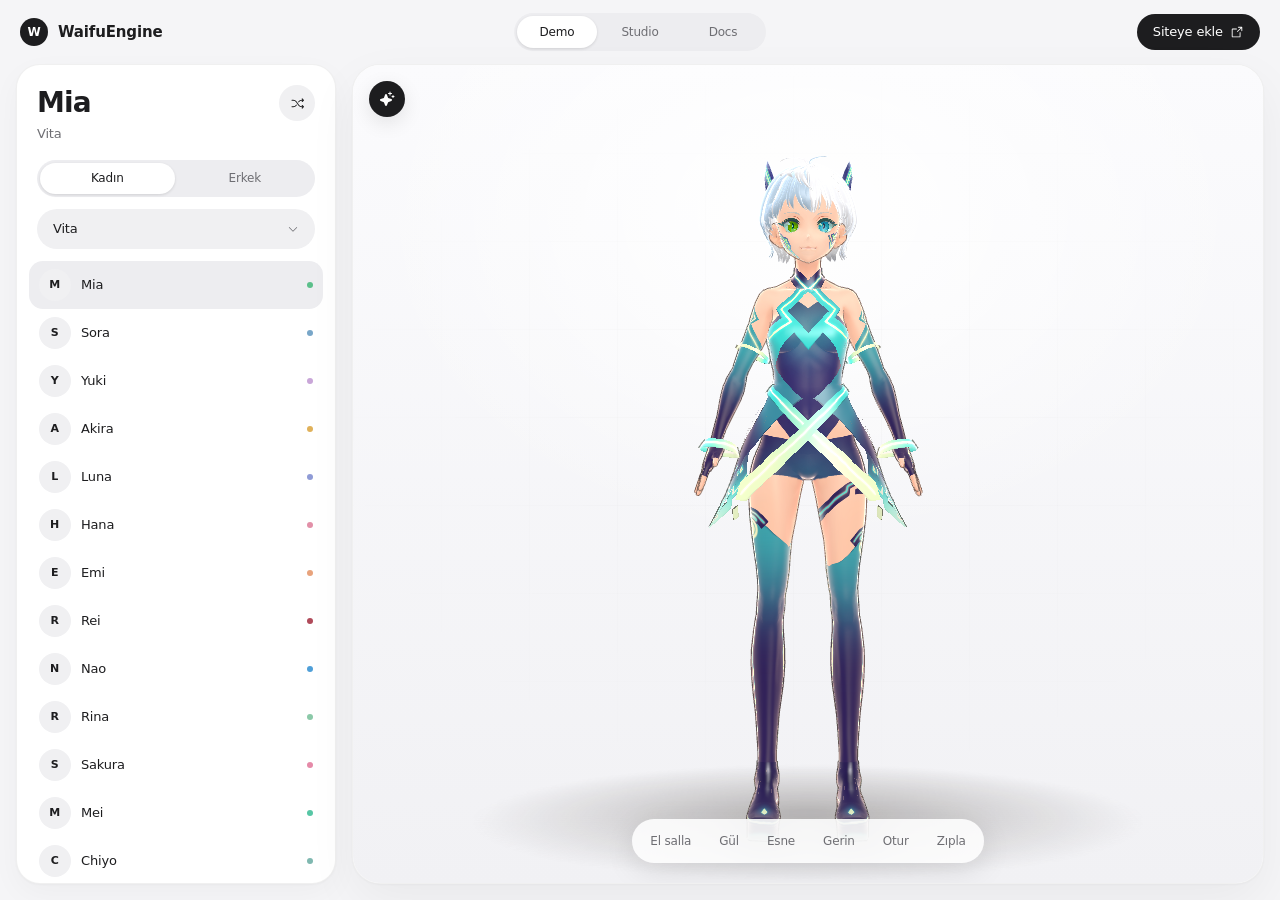
==== commit 54b092fa: "Deploy ctrl-drag posing and anime shader toggle" ====
--- a/index.html
+++ b/index.html
@@ -6,10 +6,10 @@
     <meta name="theme-color" content="#f5f5f7" />
     <meta name="description" content="WaifuEngine — tek tıkla gömülen, tarayıcıda özelleştirilebilen 3D anime karakter motoru." />
     <title>WaifuEngine</title>
-    <script type="module" crossorigin src="/assets/main-Dmn-aQ_k.js"></script>
-    <link rel="modulepreload" crossorigin href="/assets/WaifuStage-DTNFqDE3.js">
-    <link rel="modulepreload" crossorigin href="/assets/stage-BOgFgULX.js">
-    <link rel="stylesheet" crossorigin href="/assets/app-B84f6Sb8.css">
+    <script type="module" crossorigin src="/assets/main-CNqKI2Wm.js"></script>
+    <link rel="modulepreload" crossorigin href="/assets/WaifuStage-DMXfVm2f.js">
+    <link rel="modulepreload" crossorigin href="/assets/stage-C1NOLWN7.js">
+    <link rel="stylesheet" crossorigin href="/assets/app-Dy0RgPxi.css">
   </head>
   <body>
     <div id="root"></div>
--- a/assets/app-Dy0RgPxi.css
+++ b/assets/app-Dy0RgPxi.css
@@ -0,0 +1 @@
+@layer properties{@supports (((-webkit-hyphens:none)) and (not (margin-trim:inline))) or ((-moz-orient:inline) and (not (color:rgb(from red r g b)))){*,:before,:after,::backdrop{--tw-translate-x:0;--tw-translate-y:0;--tw-translate-z:0;--tw-space-y-reverse:0;--tw-divide-y-reverse:0;--tw-border-style:solid;--tw-leading:initial;--tw-font-weight:initial;--tw-tracking:initial;--tw-ordinal:initial;--tw-slashed-zero:initial;--tw-numeric-figure:initial;--tw-numeric-spacing:initial;--tw-numeric-fraction:initial;--tw-shadow:0 0 #0000;--tw-shadow-color:initial;--tw-shadow-alpha:100%;--tw-inset-shadow:0 0 #0000;--tw-inset-shadow-color:initial;--tw-inset-shadow-alpha:100%;--tw-ring-color:initial;--tw-ring-shadow:0 0 #0000;--tw-inset-ring-color:initial;--tw-inset-ring-shadow:0 0 #0000;--tw-ring-inset:initial;--tw-ring-offset-width:0px;--tw-ring-offset-color:#fff;--tw-ring-offset-shadow:0 0 #0000;--tw-outline-style:solid;--tw-blur:initial;--tw-brightness:initial;--tw-contrast:initial;--tw-grayscale:initial;--tw-hue-rotate:initial;--tw-invert:initial;--tw-opacity:initial;--tw-saturate:initial;--tw-sepia:initial;--tw-drop-shadow:initial;--tw-drop-shadow-color:initial;--tw-drop-shadow-alpha:100%;--tw-drop-shadow-size:initial;--tw-backdrop-blur:initial;--tw-backdrop-brightness:initial;--tw-backdrop-contrast:initial;--tw-backdrop-grayscale:initial;--tw-backdrop-hue-rotate:initial;--tw-backdrop-invert:initial;--tw-backdrop-opacity:initial;--tw-backdrop-saturate:initial;--tw-backdrop-sepia:initial;--tw-ease:initial}}}@layer theme{:root,:host{--font-sans:-apple-system, BlinkMacSystemFont, "SF Pro Display", "SF Pro Text", "Inter", "Segoe UI", system-ui, sans-serif;--color-black:#000;--color-white:#fff;--spacing:.25rem;--container-md:28rem;--container-2xl:42rem;--container-6xl:72rem;--font-weight-medium:500;--font-weight-semibold:600;--leading-tight:1.25;--leading-relaxed:1.625;--ease-in-out:cubic-bezier(.4, 0, .2, 1);--blur-xl:24px;--default-transition-duration:.15s;--default-transition-timing-function:cubic-bezier(.4, 0, .2, 1);--default-font-family:-apple-system, BlinkMacSystemFont, "SF Pro Display", "SF Pro Text", "Inter", "Segoe UI", system-ui, sans-serif;--default-mono-font-family:ui-monospace, "SF Mono", "Cascadia Code", Menlo, monospace}}@layer base{*,:after,:before,::backdrop{box-sizing:border-box;border:0 solid;margin:0;padding:0}::file-selector-button{box-sizing:border-box;border:0 solid;margin:0;padding:0}html,:host{-webkit-text-size-adjust:100%;tab-size:4;line-height:1.5;font-family:var(--default-font-family,-apple-system, BlinkMacSystemFont, "Segoe UI", Roboto, "Helvetica Neue", "Noto Sans", Arial, sans-serif, "Apple Color Emoji", "Segoe UI Emoji", "Segoe UI Symbol", "Noto Color Emoji");font-feature-settings:var(--default-font-feature-settings,normal);font-variation-settings:var(--default-font-variation-settings,normal);-webkit-tap-highlight-color:transparent}hr{height:0;color:inherit;border-top-width:1px}abbr:where([title]){-webkit-text-decoration:underline dotted;text-decoration:underline dotted}h1,h2,h3,h4,h5,h6{font-size:inherit;font-weight:inherit}a{color:inherit;-webkit-text-decoration:inherit;text-decoration:inherit}b,strong{font-weight:bolder}code,kbd,samp,pre{font-family:var(--default-mono-font-family,ui-monospace, SFMono-Regular, Menlo, Monaco, Consolas, "Liberation Mono", "Courier New", monospace);font-feature-settings:var(--default-mono-font-feature-settings,normal);font-variation-settings:var(--default-mono-font-variation-settings,normal);font-size:1em}small{font-size:80%}sub,sup{vertical-align:baseline;font-size:75%;line-height:0;position:relative}sub{bottom:-.25em}sup{top:-.5em}table{text-indent:0;border-color:inherit;border-collapse:collapse}:-moz-focusring:where(:not(iframe)){outline:auto}progress{vertical-align:baseline}summary{display:list-item}ol,ul,menu{list-style:none}img,svg,video,canvas,audio,iframe,embed,object{vertical-align:middle;display:block}img,video{max-width:100%;height:auto}button,input,select,optgroup,textarea{font:inherit;font-feature-settings:inherit;font-variation-settings:inherit;letter-spacing:inherit;color:inherit;opacity:1;background-color:#0000;border-radius:0}::file-selector-button{font:inherit;font-feature-settings:inherit;font-variation-settings:inherit;letter-spacing:inherit;color:inherit;opacity:1;background-color:#0000;border-radius:0}:where(select:is([multiple],[size])) optgroup{font-weight:bolder}:where(select:is([multiple],[size])) optgroup option{padding-inline-start:20px}::file-selector-button{margin-inline-end:4px}::placeholder{opacity:1}@supports (not ((-webkit-appearance:-apple-pay-button))) or (contain-intrinsic-size:1px){::placeholder{color:currentColor}@supports (color:color-mix(in lab,red,red)){::placeholder{color:color-mix(in oklab,currentcolor 50%,transparent)}}}textarea{resize:vertical}::-webkit-search-decoration{-webkit-appearance:none}::-webkit-date-and-time-value{min-height:1lh;text-align:inherit}::-webkit-datetime-edit{display:inline-flex}::-webkit-datetime-edit-fields-wrapper{padding:0}::-webkit-datetime-edit{padding-block:0}::-webkit-datetime-edit-year-field{padding-block:0}::-webkit-datetime-edit-month-field{padding-block:0}::-webkit-datetime-edit-day-field{padding-block:0}::-webkit-datetime-edit-hour-field{padding-block:0}::-webkit-datetime-edit-minute-field{padding-block:0}::-webkit-datetime-edit-second-field{padding-block:0}::-webkit-datetime-edit-millisecond-field{padding-block:0}::-webkit-datetime-edit-meridiem-field{padding-block:0}::-webkit-calendar-picker-indicator{line-height:1}:-moz-ui-invalid{box-shadow:none}button,input:where([type=button],[type=reset],[type=submit]){appearance:button}::file-selector-button{appearance:button}::-webkit-inner-spin-button{height:auto}::-webkit-outer-spin-button{height:auto}[hidden]:where(:not([hidden=until-found])){display:none!important}*{border-color:var(--border)}html,body,#root{height:100%}body{background:var(--background);color:var(--foreground);font-family:var(--font-sans);font-feature-settings:"cv11","ss01";letter-spacing:-.011em;-webkit-font-smoothing:antialiased;margin:0;overflow:hidden}body.docs-page{overflow-y:auto}button,select,input{font:inherit}::selection{color:#1d1d1f;background:#1d1d1f24}*{scrollbar-width:thin;scrollbar-color:#00000029 transparent}::-webkit-scrollbar{width:6px;height:6px}::-webkit-scrollbar-thumb{background:#00000029;border-radius:999px}::-webkit-scrollbar-track{background:0 0}}@layer components;@layer utilities{.pointer-events-auto{pointer-events:auto}.pointer-events-none{pointer-events:none}.visible{visibility:visible}.absolute{position:absolute}.fixed{position:fixed}.relative{position:relative}.static{position:static}.sticky{position:sticky}.inset-0{inset:0}.inset-x-0{inset-inline:0}.top-1\/2{top:50%}.top-4{top:calc(var(--spacing) * 4)}.top-8{top:calc(var(--spacing) * 8)}.top-\[2px\]{top:2px}.right-3\.5{right:calc(var(--spacing) * 3.5)}.right-4{right:calc(var(--spacing) * 4)}.bottom-0{bottom:0}.bottom-6{bottom:calc(var(--spacing) * 6)}.left-1\/2{left:50%}.left-4{left:calc(var(--spacing) * 4)}.z-10{z-index:10}.z-20{z-index:20}.z-50{z-index:50}.container{width:100%}@media(min-width:40rem){.container{max-width:40rem}}@media(min-width:48rem){.container{max-width:48rem}}@media(min-width:64rem){.container{max-width:64rem}}@media(min-width:80rem){.container{max-width:80rem}}@media(min-width:96rem){.container{max-width:96rem}}.mx-auto{margin-inline:auto}.mt-1{margin-top:var(--spacing)}.mt-2{margin-top:calc(var(--spacing) * 2)}.mt-3{margin-top:calc(var(--spacing) * 3)}.mt-4{margin-top:calc(var(--spacing) * 4)}.mt-10{margin-top:calc(var(--spacing) * 10)}.mt-12{margin-top:calc(var(--spacing) * 12)}.mb-3{margin-bottom:calc(var(--spacing) * 3)}.mb-4{margin-bottom:calc(var(--spacing) * 4)}.block{display:block}.flex{display:flex}.grid{display:grid}.hidden{display:none}.size-1\.5{width:calc(var(--spacing) * 1.5);height:calc(var(--spacing) * 1.5)}.size-7{width:calc(var(--spacing) * 7);height:calc(var(--spacing) * 7)}.size-8{width:calc(var(--spacing) * 8);height:calc(var(--spacing) * 8)}.size-9{width:calc(var(--spacing) * 9);height:calc(var(--spacing) * 9)}.size-\[26px\]{width:26px;height:26px}.h-8{height:calc(var(--spacing) * 8)}.h-9{height:calc(var(--spacing) * 9)}.h-10{height:calc(var(--spacing) * 10)}.h-16{height:calc(var(--spacing) * 16)}.h-\[30px\]{height:30px}.h-\[58vh\]{height:58vh}.h-dvh{height:100dvh}.h-full{height:100%}.max-h-64{max-height:calc(var(--spacing) * 64)}.max-h-\[50vh\]{max-height:50vh}.max-h-\[52vh\]{max-height:52vh}.min-h-0{min-height:0}.min-h-\[420px\]{min-height:420px}.min-h-dvh{min-height:100dvh}.w-\[50px\]{width:50px}.w-\[252px\]{width:252px}.w-full{width:100%}.max-w-2xl{max-width:var(--container-2xl)}.max-w-6xl{max-width:var(--container-6xl)}.max-w-full{max-width:100%}.max-w-md{max-width:var(--container-md)}.min-w-0{min-width:0}.flex-1{flex:1}.shrink-0{flex-shrink:0}.-translate-x-1\/2{--tw-translate-x: -50% ;translate:var(--tw-translate-x) var(--tw-translate-y)}.translate-x-\[2px\]{--tw-translate-x:2px;translate:var(--tw-translate-x) var(--tw-translate-y)}.translate-x-\[22px\]{--tw-translate-x:22px;translate:var(--tw-translate-x) var(--tw-translate-y)}.-translate-y-1\/2{--tw-translate-y: -50% ;translate:var(--tw-translate-x) var(--tw-translate-y)}.scroll-mt-20{scroll-margin-top:calc(var(--spacing) * 20)}.appearance-none{appearance:none}.grid-cols-1{grid-template-columns:repeat(1,minmax(0,1fr))}.grid-cols-2{grid-template-columns:repeat(2,minmax(0,1fr))}.flex-col{flex-direction:column}.place-items-center{place-items:center}.items-center{align-items:center}.items-start{align-items:flex-start}.justify-between{justify-content:space-between}.justify-center{justify-content:center}.gap-1{gap:var(--spacing)}.gap-2{gap:calc(var(--spacing) * 2)}.gap-2\.5{gap:calc(var(--spacing) * 2.5)}.gap-3{gap:calc(var(--spacing) * 3)}.gap-4{gap:calc(var(--spacing) * 4)}.gap-10{gap:calc(var(--spacing) * 10)}:where(.space-y-0\.5>:not(:last-child)){--tw-space-y-reverse:0;margin-block-start:calc(calc(var(--spacing) * .5) * var(--tw-space-y-reverse));margin-block-end:calc(calc(var(--spacing) * .5) * calc(1 - var(--tw-space-y-reverse)))}:where(.space-y-2>:not(:last-child)){--tw-space-y-reverse:0;margin-block-start:calc(calc(var(--spacing) * 2) * var(--tw-space-y-reverse));margin-block-end:calc(calc(var(--spacing) * 2) * calc(1 - var(--tw-space-y-reverse)))}:where(.divide-y>:not(:last-child)){--tw-divide-y-reverse:0;border-bottom-style:var(--tw-border-style);border-top-style:var(--tw-border-style);border-top-width:calc(1px * var(--tw-divide-y-reverse));border-bottom-width:calc(1px * calc(1 - var(--tw-divide-y-reverse)))}:where(.divide-black\/\[0\.05\]>:not(:last-child)){border-color:#0000000d}@supports (color:color-mix(in lab,red,red)){:where(.divide-black\/\[0\.05\]>:not(:last-child)){border-color:color-mix(in oklab,var(--color-black) 5%,transparent)}}.truncate{text-overflow:ellipsis;white-space:nowrap;overflow:hidden}.overflow-auto{overflow:auto}.overflow-hidden{overflow:hidden}.overflow-x-auto{overflow-x:auto}.overflow-y-auto{overflow-y:auto}.rounded-2xl{border-radius:calc(var(--radius) + 8px)}.rounded-\[20px\]{border-radius:20px}.rounded-full{border-radius:3.40282e38px}.rounded-md{border-radius:calc(var(--radius) - 4px)}.border-t{border-top-style:var(--tw-border-style);border-top-width:1px}.border-b{border-bottom-style:var(--tw-border-style);border-bottom-width:1px}.border-black\/\[0\.06\]{border-color:#0000000f}@supports (color:color-mix(in lab,red,red)){.border-black\/\[0\.06\]{border-color:color-mix(in oklab,var(--color-black) 6%,transparent)}}.border-black\/\[0\.045\]{border-color:#0000000b}@supports (color:color-mix(in lab,red,red)){.border-black\/\[0\.045\]{border-color:color-mix(in oklab,var(--color-black) 4.5%,transparent)}}.border-black\/\[0\.055\]{border-color:#0000000e}@supports (color:color-mix(in lab,red,red)){.border-black\/\[0\.055\]{border-color:color-mix(in oklab,var(--color-black) 5.5%,transparent)}}.bg-\[\#1d1d1f\]{background-color:#1d1d1f}.bg-\[\#34c759\]{background-color:#34c759}.bg-\[\#e5e5ea\]{background-color:#e5e5ea}.bg-\[\#efeff2\]{background-color:#efeff2}.bg-\[\#f0f0f2\]{background-color:#f0f0f2}.bg-\[\#f5f5f7\]{background-color:#f5f5f7}.bg-background{background-color:var(--background)}.bg-white{background-color:var(--color-white)}.bg-white\/85{background-color:#ffffffd9}@supports (color:color-mix(in lab,red,red)){.bg-white\/85{background-color:color-mix(in oklab,var(--color-white) 85%,transparent)}}.p-1\.5{padding:calc(var(--spacing) * 1.5)}.p-3{padding:calc(var(--spacing) * 3)}.p-4{padding:calc(var(--spacing) * 4)}.p-5{padding:calc(var(--spacing) * 5)}.px-1\.5{padding-inline:calc(var(--spacing) * 1.5)}.px-3{padding-inline:calc(var(--spacing) * 3)}.px-4{padding-inline:calc(var(--spacing) * 4)}.px-5{padding-inline:calc(var(--spacing) * 5)}.py-0\.5{padding-block:calc(var(--spacing) * .5)}.py-2{padding-block:calc(var(--spacing) * 2)}.py-3{padding-block:calc(var(--spacing) * 3)}.pt-4{padding-top:calc(var(--spacing) * 4)}.pt-6{padding-top:calc(var(--spacing) * 6)}.pr-1{padding-right:var(--spacing)}.pr-9{padding-right:calc(var(--spacing) * 9)}.pr-10{padding-right:calc(var(--spacing) * 10)}.pb-3{padding-bottom:calc(var(--spacing) * 3)}.pb-4{padding-bottom:calc(var(--spacing) * 4)}.pb-5{padding-bottom:calc(var(--spacing) * 5)}.pb-16{padding-bottom:calc(var(--spacing) * 16)}.pl-4{padding-left:calc(var(--spacing) * 4)}.text-left{text-align:left}.font-mono{font-family:ui-monospace,SF Mono,Cascadia Code,Menlo,monospace}.text-\[11px\]{font-size:11px}.text-\[12px\]{font-size:12px}.text-\[13px\]{font-size:13px}.text-\[14px\]{font-size:14px}.text-\[15px\]{font-size:15px}.text-\[17px\]{font-size:17px}.text-\[20px\]{font-size:20px}.text-\[28px\]{font-size:28px}.text-\[34px\]{font-size:34px}.leading-relaxed{--tw-leading:var(--leading-relaxed);line-height:var(--leading-relaxed)}.leading-tight{--tw-leading:var(--leading-tight);line-height:var(--leading-tight)}.font-medium{--tw-font-weight:var(--font-weight-medium);font-weight:var(--font-weight-medium)}.font-semibold{--tw-font-weight:var(--font-weight-semibold);font-weight:var(--font-weight-semibold)}.tracking-\[-0\.01em\]{--tw-tracking:-.01em;letter-spacing:-.01em}.tracking-\[-0\.02em\]{--tw-tracking:-.02em;letter-spacing:-.02em}.tracking-\[-0\.03em\]{--tw-tracking:-.03em;letter-spacing:-.03em}.tracking-\[-0\.035em\]{--tw-tracking:-.035em;letter-spacing:-.035em}.text-\[\#1d1d1f\]{color:#1d1d1f}.text-\[\#4a4a4f\]{color:#4a4a4f}.text-foreground{color:var(--foreground)}.text-muted-foreground{color:var(--muted-foreground)}.text-white{color:var(--color-white)}.tabular-nums{--tw-numeric-spacing:tabular-nums;font-variant-numeric:var(--tw-ordinal,) var(--tw-slashed-zero,) var(--tw-numeric-figure,) var(--tw-numeric-spacing,) var(--tw-numeric-fraction,)}.antialiased{-webkit-font-smoothing:antialiased;-moz-osx-font-smoothing:grayscale}.shadow{--tw-shadow:0 1px 3px 0 var(--tw-shadow-color,#0000001a), 0 1px 2px -1px var(--tw-shadow-color,#0000001a);box-shadow:var(--tw-inset-shadow),var(--tw-inset-ring-shadow),var(--tw-ring-offset-shadow),var(--tw-ring-shadow),var(--tw-shadow)}.shadow-\[0_3px_8px_rgba\(0\,0\,0\,0\.15\)\]{--tw-shadow:0 3px 8px var(--tw-shadow-color,#00000026);box-shadow:var(--tw-inset-shadow),var(--tw-inset-ring-shadow),var(--tw-ring-offset-shadow),var(--tw-ring-shadow),var(--tw-shadow)}.shadow-\[0_6px_20px_rgba\(0\,0\,0\,0\.10\)\]{--tw-shadow:0 6px 20px var(--tw-shadow-color,#0000001a);box-shadow:var(--tw-inset-shadow),var(--tw-inset-ring-shadow),var(--tw-ring-offset-shadow),var(--tw-ring-shadow),var(--tw-shadow)}.shadow-\[0_8px_30px_rgba\(0\,0\,0\,0\.10\)\]{--tw-shadow:0 8px 30px var(--tw-shadow-color,#0000001a);box-shadow:var(--tw-inset-shadow),var(--tw-inset-ring-shadow),var(--tw-ring-offset-shadow),var(--tw-ring-shadow),var(--tw-shadow)}.shadow-xl{--tw-shadow:0 20px 25px -5px var(--tw-shadow-color,#0000001a), 0 8px 10px -6px var(--tw-shadow-color,#0000001a);box-shadow:var(--tw-inset-shadow),var(--tw-inset-ring-shadow),var(--tw-ring-offset-shadow),var(--tw-ring-shadow),var(--tw-shadow)}.outline{outline-style:var(--tw-outline-style);outline-width:1px}.filter{filter:var(--tw-blur,) var(--tw-brightness,) var(--tw-contrast,) var(--tw-grayscale,) var(--tw-hue-rotate,) var(--tw-invert,) var(--tw-saturate,) var(--tw-sepia,) var(--tw-drop-shadow,)}.backdrop-blur-xl{--tw-backdrop-blur:blur(var(--blur-xl));-webkit-backdrop-filter:var(--tw-backdrop-blur,) var(--tw-backdrop-brightness,) var(--tw-backdrop-contrast,) var(--tw-backdrop-grayscale,) var(--tw-backdrop-hue-rotate,) var(--tw-backdrop-invert,) var(--tw-backdrop-opacity,) var(--tw-backdrop-saturate,) var(--tw-backdrop-sepia,);backdrop-filter:var(--tw-backdrop-blur,) var(--tw-backdrop-brightness,) var(--tw-backdrop-contrast,) var(--tw-backdrop-grayscale,) var(--tw-backdrop-hue-rotate,) var(--tw-backdrop-invert,) var(--tw-backdrop-opacity,) var(--tw-backdrop-saturate,) var(--tw-backdrop-sepia,)}.transition{transition-property:color,background-color,border-color,outline-color,text-decoration-color,fill,stroke,--tw-gradient-from,--tw-gradient-via,--tw-gradient-to,opacity,box-shadow,transform,translate,scale,rotate,filter,-webkit-backdrop-filter,backdrop-filter,display,content-visibility,overlay,pointer-events;transition-timing-function:var(--tw-ease,var(--default-transition-timing-function));transition-duration:var(--tw-duration,var(--default-transition-duration))}.transition-colors{transition-property:color,background-color,border-color,outline-color,text-decoration-color,fill,stroke,--tw-gradient-from,--tw-gradient-via,--tw-gradient-to;transition-timing-function:var(--tw-ease,var(--default-transition-timing-function));transition-duration:var(--tw-duration,var(--default-transition-duration))}.transition-transform{transition-property:transform,translate,scale,rotate;transition-timing-function:var(--tw-ease,var(--default-transition-timing-function));transition-duration:var(--tw-duration,var(--default-transition-duration))}.ease-in-out{--tw-ease:var(--ease-in-out);transition-timing-function:var(--ease-in-out)}.outline-none{--tw-outline-style:none;outline-style:none}.last\:border-0:last-child{border-style:var(--tw-border-style);border-width:0}@media(hover:hover){.hover\:bg-white:hover{background-color:var(--color-white)}.hover\:text-foreground:hover{color:var(--foreground)}}@media(min-width:40rem){.sm\:block{display:block}.sm\:inline{display:inline}.sm\:px-4{padding-inline:calc(var(--spacing) * 4)}}@media(min-width:48rem){.md\:block{display:block}}@media(min-width:64rem){.lg\:block{display:block}.lg\:hidden{display:none}.lg\:h-auto{height:auto}.lg\:grid-cols-\[220px_minmax\(0\,1fr\)\]{grid-template-columns:220px minmax(0,1fr)}.lg\:grid-cols-\[320px_minmax\(0\,1fr\)\]{grid-template-columns:320px minmax(0,1fr)}.lg\:grid-cols-\[320px_minmax\(0\,1fr\)_320px\]{grid-template-columns:320px minmax(0,1fr) 320px}.lg\:overflow-hidden{overflow:hidden}}}:root{--background:#f5f5f7;--foreground:#1d1d1f;--card:#fff;--card-foreground:#1d1d1f;--popover:#fff;--popover-foreground:#1d1d1f;--primary:#1d1d1f;--primary-foreground:#fff;--secondary:#ececef;--secondary-foreground:#1d1d1f;--muted:#f0f0f2;--muted-foreground:#6e6e73;--accent:#e9e9ec;--accent-foreground:#1d1d1f;--destructive:#ff3b30;--destructive-foreground:#fff;--border:#e3e3e6;--input:#e3e3e6;--ring:#1d1d1f;--radius:1.25rem}waifu-stage{width:100%;height:100%;display:block}.stage-bg{background:radial-gradient(70% 58% at 50% 18%,#fff,#fff0 70%),linear-gradient(#fbfbfd,#f1f1f4)}.stage-grid{pointer-events:none;background-image:linear-gradient(90deg,#00000007 1px,#0000 1px),linear-gradient(#00000007 1px,#0000 1px);background-size:88px 88px;-webkit-mask-image:radial-gradient(68% 58% at 50% 44%,#000000b3,#0000 82%);mask-image:radial-gradient(68% 58% at 50% 44%,#000000b3,#0000 82%)}.panel-scroll{scrollbar-width:thin}.hairline{background:linear-gradient(90deg,#0000,#00000014,#0000)}input[type=range]{appearance:none;cursor:pointer;background:#e7e7ea;border-radius:999px;outline:none;width:100%;height:6px}input[type=range]::-webkit-slider-thumb{appearance:none;background:#fff;border:.5px solid #00000014;border-radius:50%;width:22px;height:22px;box-shadow:0 1px 3px #0000002e,0 4px 10px #0000001a}input[type=range]::-moz-range-thumb{background:#fff;border:.5px solid #00000014;border-radius:50%;width:22px;height:22px;box-shadow:0 1px 3px #0000002e,0 4px 10px #0000001a}input[type=color]{cursor:pointer;background:#fff;border:.5px solid #00000014;border-radius:999px;width:44px;height:30px;padding:3px;box-shadow:0 1px 2px #0000000f}input[type=color]::-webkit-color-swatch-wrapper{padding:0}input[type=color]::-webkit-color-swatch{border:0;border-radius:999px}.cupertino-card{background:#fff;border:.5px solid #0000000f;border-radius:28px;box-shadow:0 1px 2px #00000008,0 18px 50px #0000000d}.cupertino-panel{background:#fff;border:.5px solid #0000000f;border-radius:24px;box-shadow:0 1px 2px #00000008,0 10px 30px #00000009}.pill{white-space:nowrap;border-radius:999px;justify-content:center;align-items:center;gap:.45rem;font-weight:500;transition:background .16s,color .16s,box-shadow .16s,transform .16s;display:inline-flex}.pill:active{transform:scale(.97)}.pill-primary{color:#fff;background:#1d1d1f}.pill-primary:hover{background:#000}.pill-secondary{color:#1d1d1f;background:#f0f0f2}.pill-secondary:hover{background:#e8e8eb}.pill-ghost{color:#6e6e73}.pill-ghost:hover{color:#1d1d1f;background:#f0f0f2}.segmented{background:#ededf0;border-radius:999px;gap:3px;padding:3px;display:flex}.segmented>button{color:#6e6e73;border-radius:999px;flex:1 1 0;min-width:0;padding:.42rem .5rem;font-size:12px;font-weight:500;transition:background .16s,color .16s,box-shadow .16s}.segmented>button[data-active=true]{color:#1d1d1f;background:#fff;box-shadow:0 1px 3px #0000001f}.roster-row{text-align:left;border-radius:14px;align-items:center;gap:.65rem;width:100%;padding:.5rem .6rem;transition:background .15s;display:flex}.roster-row:hover{background:#f5f5f7}.roster-row[data-active=true]{background:#ededf0}.control-row{justify-content:space-between;align-items:center;gap:1rem;min-height:2.25rem;display:flex}.modal-backdrop{z-index:60;-webkit-backdrop-filter:blur(8px);backdrop-filter:blur(8px);background:#0000002e;place-items:center;padding:1rem;display:grid;position:fixed;inset:0}.text-balance{text-wrap:balance}@keyframes rise-in{0%{opacity:0;transform:translateY(10px)}to{opacity:1;transform:none}}.rise-in{animation:.5s cubic-bezier(.22,1,.36,1) both rise-in}@media(prefers-reduced-motion:reduce){*,:before,:after{transition-duration:.001ms!important;animation-duration:.001ms!important;animation-iteration-count:1!important}}@property --tw-translate-x{syntax:"*";inherits:false;initial-value:0}@property --tw-translate-y{syntax:"*";inherits:false;initial-value:0}@property --tw-translate-z{syntax:"*";inherits:false;initial-value:0}@property --tw-space-y-reverse{syntax:"*";inherits:false;initial-value:0}@property --tw-divide-y-reverse{syntax:"*";inherits:false;initial-value:0}@property --tw-border-style{syntax:"*";inherits:false;initial-value:solid}@property --tw-leading{syntax:"*";inherits:false}@property --tw-font-weight{syntax:"*";inherits:false}@property --tw-tracking{syntax:"*";inherits:false}@property --tw-ordinal{syntax:"*";inherits:false}@property --tw-slashed-zero{syntax:"*";inherits:false}@property --tw-numeric-figure{syntax:"*";inherits:false}@property --tw-numeric-spacing{syntax:"*";inherits:false}@property --tw-numeric-fraction{syntax:"*";inherits:false}@property --tw-shadow{syntax:"*";inherits:false;initial-value:0 0 #0000}@property --tw-shadow-color{syntax:"*";inherits:false}@property --tw-shadow-alpha{syntax:"<percentage>";inherits:false;initial-value:100%}@property --tw-inset-shadow{syntax:"*";inherits:false;initial-value:0 0 #0000}@property --tw-inset-shadow-color{syntax:"*";inherits:false}@property --tw-inset-shadow-alpha{syntax:"<percentage>";inherits:false;initial-value:100%}@property --tw-ring-color{syntax:"*";inherits:false}@property --tw-ring-shadow{syntax:"*";inherits:false;initial-value:0 0 #0000}@property --tw-inset-ring-color{syntax:"*";inherits:false}@property --tw-inset-ring-shadow{syntax:"*";inherits:false;initial-value:0 0 #0000}@property --tw-ring-inset{syntax:"*";inherits:false}@property --tw-ring-offset-width{syntax:"<length>";inherits:false;initial-value:0}@property --tw-ring-offset-color{syntax:"*";inherits:false;initial-value:#fff}@property --tw-ring-offset-shadow{syntax:"*";inherits:false;initial-value:0 0 #0000}@property --tw-outline-style{syntax:"*";inherits:false;initial-value:solid}@property --tw-blur{syntax:"*";inherits:false}@property --tw-brightness{syntax:"*";inherits:false}@property --tw-contrast{syntax:"*";inherits:false}@property --tw-grayscale{syntax:"*";inherits:false}@property --tw-hue-rotate{syntax:"*";inherits:false}@property --tw-invert{syntax:"*";inherits:false}@property --tw-opacity{syntax:"*";inherits:false}@property --tw-saturate{syntax:"*";inherits:false}@property --tw-sepia{syntax:"*";inherits:false}@property --tw-drop-shadow{syntax:"*";inherits:false}@property --tw-drop-shadow-color{syntax:"*";inherits:false}@property --tw-drop-shadow-alpha{syntax:"<percentage>";inherits:false;initial-value:100%}@property --tw-drop-shadow-size{syntax:"*";inherits:false}@property --tw-backdrop-blur{syntax:"*";inherits:false}@property --tw-backdrop-brightness{syntax:"*";inherits:false}@property --tw-backdrop-contrast{syntax:"*";inherits:false}@property --tw-backdrop-grayscale{syntax:"*";inherits:false}@property --tw-backdrop-hue-rotate{syntax:"*";inherits:false}@property --tw-backdrop-invert{syntax:"*";inherits:false}@property --tw-backdrop-opacity{syntax:"*";inherits:false}@property --tw-backdrop-saturate{syntax:"*";inherits:false}@property --tw-backdrop-sepia{syntax:"*";inherits:false}@property --tw-ease{syntax:"*";inherits:false}
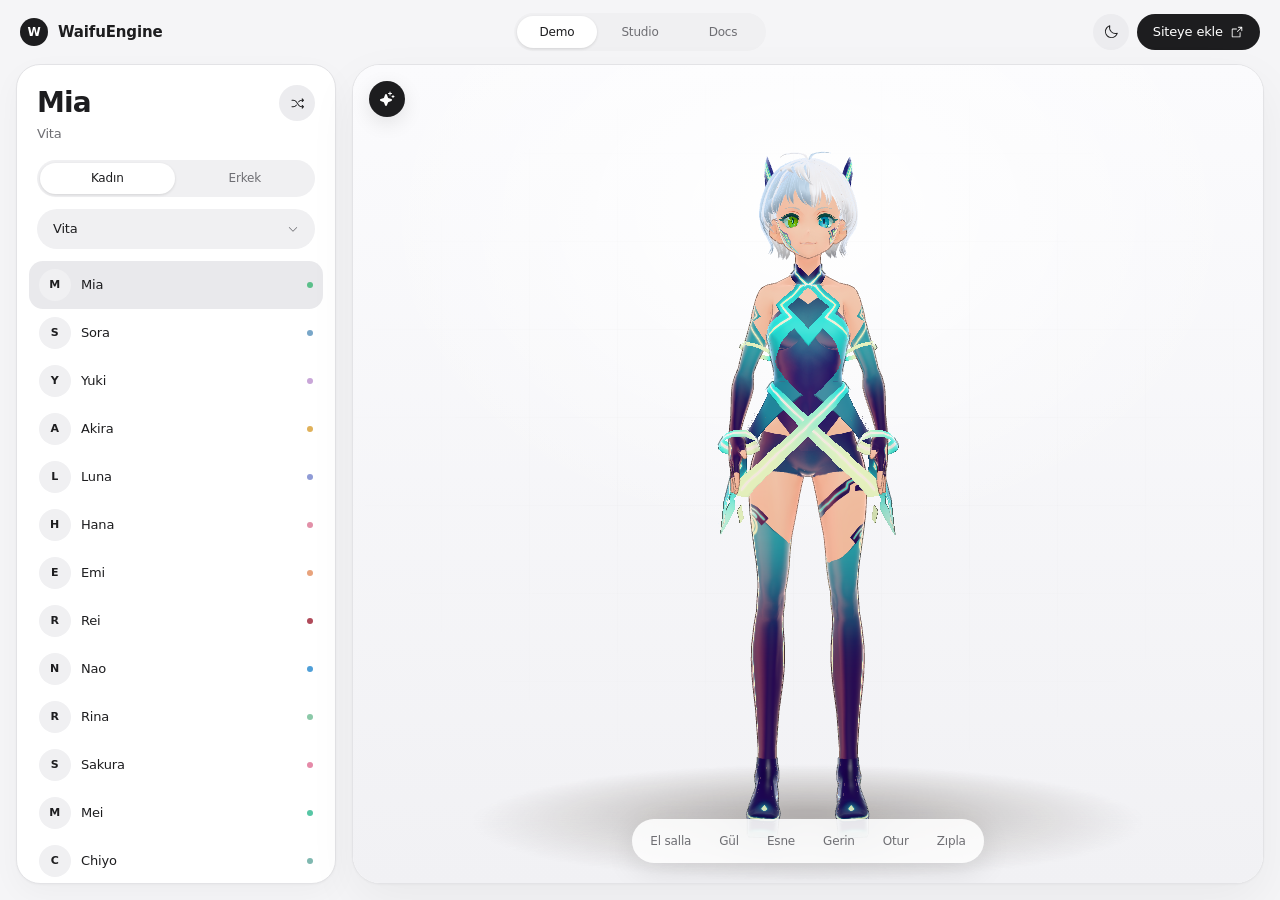
==== commit ea7826fa: "Deploy theme toggle, settings reset and animation polish" ====
--- a/index.html
+++ b/index.html
@@ -1,17 +1,30 @@
-<!doctype html>
-<html lang="tr">
-  <head>
-    <meta charset="UTF-8" />
-    <meta name="viewport" content="width=device-width, initial-scale=1.0, viewport-fit=cover" />
-    <meta name="theme-color" content="#f5f5f7" />
-    <meta name="description" content="WaifuEngine — tek tıkla gömülen, tarayıcıda özelleştirilebilen 3D anime karakter motoru." />
-    <title>WaifuEngine</title>
-    <script type="module" crossorigin src="/assets/main-CNqKI2Wm.js"></script>
-    <link rel="modulepreload" crossorigin href="/assets/WaifuStage-DMXfVm2f.js">
-    <link rel="modulepreload" crossorigin href="/assets/stage-C1NOLWN7.js">
-    <link rel="stylesheet" crossorigin href="/assets/app-Dy0RgPxi.css">
-  </head>
-  <body>
-    <div id="root"></div>
-  </body>
-</html>
+<!doctype html>
+<html lang="tr">
+  <head>
+    <meta charset="UTF-8" />
+    <link rel="icon" href="data:image/svg+xml,%3Csvg xmlns='http://www.w3.org/2000/svg' viewBox='0 0 64 64'%3E%3Crect width='64' height='64' rx='32' fill='%231d1d1f'/%3E%3Ctext x='32' y='43' font-family='system-ui' font-size='30' font-weight='600' fill='white' text-anchor='middle'%3EW%3C/text%3E%3C/svg%3E" />
+    <meta name="viewport" content="width=device-width, initial-scale=1.0, viewport-fit=cover" />
+    <meta name="theme-color" content="#f5f5f7" />
+    <meta name="description" content="WaifuEngine — tek tıkla gömülen, tarayıcıda özelleştirilebilen 3D anime karakter motoru." />
+    <title>WaifuEngine</title>
+    <script>
+      try {
+        var theme = localStorage.getItem('waifu.theme');
+        if (!theme) theme = matchMedia('(prefers-color-scheme: dark)').matches ? 'dark' : 'light';
+        if (theme === 'dark') document.documentElement.classList.add('dark');
+        var meta = document.querySelector('meta[name="theme-color"]');
+        if (meta) meta.setAttribute('content', theme === 'dark' ? '#101012' : '#f5f5f7');
+      } catch (error) {}
+    </script>
+    <script type="module" crossorigin src="/assets/main-De_W2Md5.js"></script>
+    <link rel="modulepreload" crossorigin href="/assets/modulepreload-polyfill-B5Qt9EMX.js">
+    <link rel="modulepreload" crossorigin href="/assets/WaifuStage-DqeSG8QC.js">
+    <link rel="modulepreload" crossorigin href="/assets/theme-B0A8eHzX.js">
+    <link rel="modulepreload" crossorigin href="/assets/useTheme-39Shbw03.js">
+    <link rel="stylesheet" crossorigin href="/assets/theme-MHO6E56B.css">
+  </head>
+  <body>
+    <div id="root"></div>+
+  </body>
+</html>
--- a/assets/theme-MHO6E56B.css
+++ b/assets/theme-MHO6E56B.css
@@ -0,0 +1 @@
+@layer properties{@supports (((-webkit-hyphens:none)) and (not (margin-trim:inline))) or ((-moz-orient:inline) and (not (color:rgb(from red r g b)))){*,:before,:after,::backdrop{--tw-translate-x:0;--tw-translate-y:0;--tw-translate-z:0;--tw-space-y-reverse:0;--tw-divide-y-reverse:0;--tw-border-style:solid;--tw-leading:initial;--tw-font-weight:initial;--tw-tracking:initial;--tw-ordinal:initial;--tw-slashed-zero:initial;--tw-numeric-figure:initial;--tw-numeric-spacing:initial;--tw-numeric-fraction:initial;--tw-shadow:0 0 #0000;--tw-shadow-color:initial;--tw-shadow-alpha:100%;--tw-inset-shadow:0 0 #0000;--tw-inset-shadow-color:initial;--tw-inset-shadow-alpha:100%;--tw-ring-color:initial;--tw-ring-shadow:0 0 #0000;--tw-inset-ring-color:initial;--tw-inset-ring-shadow:0 0 #0000;--tw-ring-inset:initial;--tw-ring-offset-width:0px;--tw-ring-offset-color:#fff;--tw-ring-offset-shadow:0 0 #0000;--tw-outline-style:solid;--tw-blur:initial;--tw-brightness:initial;--tw-contrast:initial;--tw-grayscale:initial;--tw-hue-rotate:initial;--tw-invert:initial;--tw-opacity:initial;--tw-saturate:initial;--tw-sepia:initial;--tw-drop-shadow:initial;--tw-drop-shadow-color:initial;--tw-drop-shadow-alpha:100%;--tw-drop-shadow-size:initial;--tw-backdrop-blur:initial;--tw-backdrop-brightness:initial;--tw-backdrop-contrast:initial;--tw-backdrop-grayscale:initial;--tw-backdrop-hue-rotate:initial;--tw-backdrop-invert:initial;--tw-backdrop-opacity:initial;--tw-backdrop-saturate:initial;--tw-backdrop-sepia:initial;--tw-ease:initial}}}@layer theme{:root,:host{--font-sans:-apple-system, BlinkMacSystemFont, "SF Pro Display", "SF Pro Text", "Inter", "Segoe UI", system-ui, sans-serif;--color-white:#fff;--spacing:.25rem;--container-md:28rem;--container-2xl:42rem;--container-6xl:72rem;--font-weight-medium:500;--font-weight-semibold:600;--leading-tight:1.25;--leading-relaxed:1.625;--ease-in-out:cubic-bezier(.4, 0, .2, 1);--blur-xl:24px;--default-transition-duration:.15s;--default-transition-timing-function:cubic-bezier(.4, 0, .2, 1);--default-font-family:-apple-system, BlinkMacSystemFont, "SF Pro Display", "SF Pro Text", "Inter", "Segoe UI", system-ui, sans-serif;--default-mono-font-family:ui-monospace, "SF Mono", "Cascadia Code", Menlo, monospace}}@layer base{*,:after,:before,::backdrop{box-sizing:border-box;border:0 solid;margin:0;padding:0}::file-selector-button{box-sizing:border-box;border:0 solid;margin:0;padding:0}html,:host{-webkit-text-size-adjust:100%;tab-size:4;line-height:1.5;font-family:var(--default-font-family,-apple-system, BlinkMacSystemFont, "Segoe UI", Roboto, "Helvetica Neue", "Noto Sans", Arial, sans-serif, "Apple Color Emoji", "Segoe UI Emoji", "Segoe UI Symbol", "Noto Color Emoji");font-feature-settings:var(--default-font-feature-settings,normal);font-variation-settings:var(--default-font-variation-settings,normal);-webkit-tap-highlight-color:transparent}hr{height:0;color:inherit;border-top-width:1px}abbr:where([title]){-webkit-text-decoration:underline dotted;text-decoration:underline dotted}h1,h2,h3,h4,h5,h6{font-size:inherit;font-weight:inherit}a{color:inherit;-webkit-text-decoration:inherit;text-decoration:inherit}b,strong{font-weight:bolder}code,kbd,samp,pre{font-family:var(--default-mono-font-family,ui-monospace, SFMono-Regular, Menlo, Monaco, Consolas, "Liberation Mono", "Courier New", monospace);font-feature-settings:var(--default-mono-font-feature-settings,normal);font-variation-settings:var(--default-mono-font-variation-settings,normal);font-size:1em}small{font-size:80%}sub,sup{vertical-align:baseline;font-size:75%;line-height:0;position:relative}sub{bottom:-.25em}sup{top:-.5em}table{text-indent:0;border-color:inherit;border-collapse:collapse}:-moz-focusring:where(:not(iframe)){outline:auto}progress{vertical-align:baseline}summary{display:list-item}ol,ul,menu{list-style:none}img,svg,video,canvas,audio,iframe,embed,object{vertical-align:middle;display:block}img,video{max-width:100%;height:auto}button,input,select,optgroup,textarea{font:inherit;font-feature-settings:inherit;font-variation-settings:inherit;letter-spacing:inherit;color:inherit;opacity:1;background-color:#0000;border-radius:0}::file-selector-button{font:inherit;font-feature-settings:inherit;font-variation-settings:inherit;letter-spacing:inherit;color:inherit;opacity:1;background-color:#0000;border-radius:0}:where(select:is([multiple],[size])) optgroup{font-weight:bolder}:where(select:is([multiple],[size])) optgroup option{padding-inline-start:20px}::file-selector-button{margin-inline-end:4px}::placeholder{opacity:1}@supports (not ((-webkit-appearance:-apple-pay-button))) or (contain-intrinsic-size:1px){::placeholder{color:currentColor}@supports (color:color-mix(in lab,red,red)){::placeholder{color:color-mix(in oklab,currentcolor 50%,transparent)}}}textarea{resize:vertical}::-webkit-search-decoration{-webkit-appearance:none}::-webkit-date-and-time-value{min-height:1lh;text-align:inherit}::-webkit-datetime-edit{display:inline-flex}::-webkit-datetime-edit-fields-wrapper{padding:0}::-webkit-datetime-edit{padding-block:0}::-webkit-datetime-edit-year-field{padding-block:0}::-webkit-datetime-edit-month-field{padding-block:0}::-webkit-datetime-edit-day-field{padding-block:0}::-webkit-datetime-edit-hour-field{padding-block:0}::-webkit-datetime-edit-minute-field{padding-block:0}::-webkit-datetime-edit-second-field{padding-block:0}::-webkit-datetime-edit-millisecond-field{padding-block:0}::-webkit-datetime-edit-meridiem-field{padding-block:0}::-webkit-calendar-picker-indicator{line-height:1}:-moz-ui-invalid{box-shadow:none}button,input:where([type=button],[type=reset],[type=submit]){appearance:button}::file-selector-button{appearance:button}::-webkit-inner-spin-button{height:auto}::-webkit-outer-spin-button{height:auto}[hidden]:where(:not([hidden=until-found])){display:none!important}*{border-color:var(--border)}html,body,#root{height:100%}body{background:var(--background);color:var(--foreground);font-family:var(--font-sans);font-feature-settings:"cv11","ss01";letter-spacing:-.011em;-webkit-font-smoothing:antialiased;margin:0;transition:background-color .22s,color .22s;overflow:hidden}body.docs-page{overflow-y:auto}button,select,input{font:inherit}::selection{background:var(--selection);color:var(--foreground)}*{scrollbar-width:thin;scrollbar-color:var(--scrollbar) transparent}::-webkit-scrollbar{width:6px;height:6px}::-webkit-scrollbar-thumb{background:var(--scrollbar);border-radius:999px}::-webkit-scrollbar-track{background:0 0}}@layer components;@layer utilities{.pointer-events-auto{pointer-events:auto}.pointer-events-none{pointer-events:none}.visible{visibility:visible}.absolute{position:absolute}.fixed{position:fixed}.relative{position:relative}.static{position:static}.sticky{position:sticky}.inset-0{inset:0}.inset-x-0{inset-inline:0}.top-1\/2{top:50%}.top-4{top:calc(var(--spacing) * 4)}.top-8{top:calc(var(--spacing) * 8)}.top-\[2px\]{top:2px}.right-3\.5{right:calc(var(--spacing) * 3.5)}.right-4{right:calc(var(--spacing) * 4)}.bottom-0{bottom:0}.bottom-6{bottom:calc(var(--spacing) * 6)}.left-1\/2{left:50%}.left-4{left:calc(var(--spacing) * 4)}.z-10{z-index:10}.z-20{z-index:20}.z-50{z-index:50}.container{width:100%}@media(min-width:40rem){.container{max-width:40rem}}@media(min-width:48rem){.container{max-width:48rem}}@media(min-width:64rem){.container{max-width:64rem}}@media(min-width:80rem){.container{max-width:80rem}}@media(min-width:96rem){.container{max-width:96rem}}.mx-auto{margin-inline:auto}.mt-1{margin-top:var(--spacing)}.mt-2{margin-top:calc(var(--spacing) * 2)}.mt-3{margin-top:calc(var(--spacing) * 3)}.mt-4{margin-top:calc(var(--spacing) * 4)}.mt-10{margin-top:calc(var(--spacing) * 10)}.mt-12{margin-top:calc(var(--spacing) * 12)}.mb-3{margin-bottom:calc(var(--spacing) * 3)}.mb-4{margin-bottom:calc(var(--spacing) * 4)}.block{display:block}.flex{display:flex}.grid{display:grid}.hidden{display:none}.size-1\.5{width:calc(var(--spacing) * 1.5);height:calc(var(--spacing) * 1.5)}.size-7{width:calc(var(--spacing) * 7);height:calc(var(--spacing) * 7)}.size-8{width:calc(var(--spacing) * 8);height:calc(var(--spacing) * 8)}.size-9{width:calc(var(--spacing) * 9);height:calc(var(--spacing) * 9)}.size-\[26px\]{width:26px;height:26px}.h-8{height:calc(var(--spacing) * 8)}.h-9{height:calc(var(--spacing) * 9)}.h-10{height:calc(var(--spacing) * 10)}.h-16{height:calc(var(--spacing) * 16)}.h-\[30px\]{height:30px}.h-\[58vh\]{height:58vh}.h-dvh{height:100dvh}.h-full{height:100%}.max-h-64{max-height:calc(var(--spacing) * 64)}.max-h-\[50vh\]{max-height:50vh}.max-h-\[52vh\]{max-height:52vh}.min-h-0{min-height:0}.min-h-\[420px\]{min-height:420px}.min-h-dvh{min-height:100dvh}.w-\[50px\]{width:50px}.w-\[252px\]{width:252px}.w-full{width:100%}.max-w-2xl{max-width:var(--container-2xl)}.max-w-6xl{max-width:var(--container-6xl)}.max-w-full{max-width:100%}.max-w-md{max-width:var(--container-md)}.min-w-0{min-width:0}.flex-1{flex:1}.shrink-0{flex-shrink:0}.-translate-x-1\/2{--tw-translate-x: -50% ;translate:var(--tw-translate-x) var(--tw-translate-y)}.translate-x-\[2px\]{--tw-translate-x:2px;translate:var(--tw-translate-x) var(--tw-translate-y)}.translate-x-\[22px\]{--tw-translate-x:22px;translate:var(--tw-translate-x) var(--tw-translate-y)}.-translate-y-1\/2{--tw-translate-y: -50% ;translate:var(--tw-translate-x) var(--tw-translate-y)}.scroll-mt-20{scroll-margin-top:calc(var(--spacing) * 20)}.appearance-none{appearance:none}.grid-cols-1{grid-template-columns:repeat(1,minmax(0,1fr))}.grid-cols-2{grid-template-columns:repeat(2,minmax(0,1fr))}.flex-col{flex-direction:column}.place-items-center{place-items:center}.items-center{align-items:center}.items-start{align-items:flex-start}.justify-between{justify-content:space-between}.justify-center{justify-content:center}.gap-1{gap:var(--spacing)}.gap-2{gap:calc(var(--spacing) * 2)}.gap-2\.5{gap:calc(var(--spacing) * 2.5)}.gap-3{gap:calc(var(--spacing) * 3)}.gap-4{gap:calc(var(--spacing) * 4)}.gap-10{gap:calc(var(--spacing) * 10)}:where(.space-y-0\.5>:not(:last-child)){--tw-space-y-reverse:0;margin-block-start:calc(calc(var(--spacing) * .5) * var(--tw-space-y-reverse));margin-block-end:calc(calc(var(--spacing) * .5) * calc(1 - var(--tw-space-y-reverse)))}:where(.space-y-2>:not(:last-child)){--tw-space-y-reverse:0;margin-block-start:calc(calc(var(--spacing) * 2) * var(--tw-space-y-reverse));margin-block-end:calc(calc(var(--spacing) * 2) * calc(1 - var(--tw-space-y-reverse)))}:where(.divide-y>:not(:last-child)){--tw-divide-y-reverse:0;border-bottom-style:var(--tw-border-style);border-top-style:var(--tw-border-style);border-top-width:calc(1px * var(--tw-divide-y-reverse));border-bottom-width:calc(1px * calc(1 - var(--tw-divide-y-reverse)))}:where(.divide-border>:not(:last-child)){border-color:var(--border)}.truncate{text-overflow:ellipsis;white-space:nowrap;overflow:hidden}.overflow-auto{overflow:auto}.overflow-hidden{overflow:hidden}.overflow-x-auto{overflow-x:auto}.overflow-y-auto{overflow-y:auto}.rounded-2xl{border-radius:calc(var(--radius) + 8px)}.rounded-\[20px\]{border-radius:20px}.rounded-full{border-radius:3.40282e38px}.rounded-md{border-radius:calc(var(--radius) - 4px)}.border-t{border-top-style:var(--tw-border-style);border-top-width:1px}.border-b{border-bottom-style:var(--tw-border-style);border-bottom-width:1px}.border-border{border-color:var(--border)}.bg-\[\#34c759\]{background-color:#34c759}.bg-background{background-color:var(--background)}.bg-card,.bg-card\/85{background-color:var(--card)}@supports (color:color-mix(in lab,red,red)){.bg-card\/85{background-color:color-mix(in oklab,var(--card) 85%,transparent)}}.bg-muted{background-color:var(--muted)}.bg-primary{background-color:var(--primary)}.bg-white{background-color:var(--color-white)}.p-1\.5{padding:calc(var(--spacing) * 1.5)}.p-3{padding:calc(var(--spacing) * 3)}.p-4{padding:calc(var(--spacing) * 4)}.p-5{padding:calc(var(--spacing) * 5)}.px-1\.5{padding-inline:calc(var(--spacing) * 1.5)}.px-3{padding-inline:calc(var(--spacing) * 3)}.px-4{padding-inline:calc(var(--spacing) * 4)}.px-5{padding-inline:calc(var(--spacing) * 5)}.py-0\.5{padding-block:calc(var(--spacing) * .5)}.py-2{padding-block:calc(var(--spacing) * 2)}.py-3{padding-block:calc(var(--spacing) * 3)}.pt-4{padding-top:calc(var(--spacing) * 4)}.pt-6{padding-top:calc(var(--spacing) * 6)}.pr-1{padding-right:var(--spacing)}.pr-9{padding-right:calc(var(--spacing) * 9)}.pr-10{padding-right:calc(var(--spacing) * 10)}.pb-3{padding-bottom:calc(var(--spacing) * 3)}.pb-4{padding-bottom:calc(var(--spacing) * 4)}.pb-5{padding-bottom:calc(var(--spacing) * 5)}.pb-16{padding-bottom:calc(var(--spacing) * 16)}.pl-4{padding-left:calc(var(--spacing) * 4)}.text-left{text-align:left}.font-mono{font-family:ui-monospace,SF Mono,Cascadia Code,Menlo,monospace}.text-\[11px\]{font-size:11px}.text-\[12px\]{font-size:12px}.text-\[13px\]{font-size:13px}.text-\[14px\]{font-size:14px}.text-\[15px\]{font-size:15px}.text-\[17px\]{font-size:17px}.text-\[20px\]{font-size:20px}.text-\[28px\]{font-size:28px}.text-\[34px\]{font-size:34px}.leading-relaxed{--tw-leading:var(--leading-relaxed);line-height:var(--leading-relaxed)}.leading-tight{--tw-leading:var(--leading-tight);line-height:var(--leading-tight)}.font-medium{--tw-font-weight:var(--font-weight-medium);font-weight:var(--font-weight-medium)}.font-semibold{--tw-font-weight:var(--font-weight-semibold);font-weight:var(--font-weight-semibold)}.tracking-\[-0\.01em\]{--tw-tracking:-.01em;letter-spacing:-.01em}.tracking-\[-0\.02em\]{--tw-tracking:-.02em;letter-spacing:-.02em}.tracking-\[-0\.03em\]{--tw-tracking:-.03em;letter-spacing:-.03em}.tracking-\[-0\.035em\]{--tw-tracking:-.035em;letter-spacing:-.035em}.text-foreground{color:var(--foreground)}.text-muted-foreground{color:var(--muted-foreground)}.text-primary-foreground{color:var(--primary-foreground)}.tabular-nums{--tw-numeric-spacing:tabular-nums;font-variant-numeric:var(--tw-ordinal,) var(--tw-slashed-zero,) var(--tw-numeric-figure,) var(--tw-numeric-spacing,) var(--tw-numeric-fraction,)}.antialiased{-webkit-font-smoothing:antialiased;-moz-osx-font-smoothing:grayscale}.shadow{--tw-shadow:0 1px 3px 0 var(--tw-shadow-color,#0000001a), 0 1px 2px -1px var(--tw-shadow-color,#0000001a);box-shadow:var(--tw-inset-shadow),var(--tw-inset-ring-shadow),var(--tw-ring-offset-shadow),var(--tw-ring-shadow),var(--tw-shadow)}.shadow-\[0_3px_8px_rgba\(0\,0\,0\,0\.15\)\]{--tw-shadow:0 3px 8px var(--tw-shadow-color,#00000026);box-shadow:var(--tw-inset-shadow),var(--tw-inset-ring-shadow),var(--tw-ring-offset-shadow),var(--tw-ring-shadow),var(--tw-shadow)}.shadow-\[0_6px_20px_rgba\(0\,0\,0\,0\.10\)\]{--tw-shadow:0 6px 20px var(--tw-shadow-color,#0000001a);box-shadow:var(--tw-inset-shadow),var(--tw-inset-ring-shadow),var(--tw-ring-offset-shadow),var(--tw-ring-shadow),var(--tw-shadow)}.shadow-\[0_8px_30px_rgba\(0\,0\,0\,0\.10\)\]{--tw-shadow:0 8px 30px var(--tw-shadow-color,#0000001a);box-shadow:var(--tw-inset-shadow),var(--tw-inset-ring-shadow),var(--tw-ring-offset-shadow),var(--tw-ring-shadow),var(--tw-shadow)}.shadow-xl{--tw-shadow:0 20px 25px -5px var(--tw-shadow-color,#0000001a), 0 8px 10px -6px var(--tw-shadow-color,#0000001a);box-shadow:var(--tw-inset-shadow),var(--tw-inset-ring-shadow),var(--tw-ring-offset-shadow),var(--tw-ring-shadow),var(--tw-shadow)}.outline{outline-style:var(--tw-outline-style);outline-width:1px}.filter{filter:var(--tw-blur,) var(--tw-brightness,) var(--tw-contrast,) var(--tw-grayscale,) var(--tw-hue-rotate,) var(--tw-invert,) var(--tw-saturate,) var(--tw-sepia,) var(--tw-drop-shadow,)}.backdrop-blur-xl{--tw-backdrop-blur:blur(var(--blur-xl));-webkit-backdrop-filter:var(--tw-backdrop-blur,) var(--tw-backdrop-brightness,) var(--tw-backdrop-contrast,) var(--tw-backdrop-grayscale,) var(--tw-backdrop-hue-rotate,) var(--tw-backdrop-invert,) var(--tw-backdrop-opacity,) var(--tw-backdrop-saturate,) var(--tw-backdrop-sepia,);backdrop-filter:var(--tw-backdrop-blur,) var(--tw-backdrop-brightness,) var(--tw-backdrop-contrast,) var(--tw-backdrop-grayscale,) var(--tw-backdrop-hue-rotate,) var(--tw-backdrop-invert,) var(--tw-backdrop-opacity,) var(--tw-backdrop-saturate,) var(--tw-backdrop-sepia,)}.transition{transition-property:color,background-color,border-color,outline-color,text-decoration-color,fill,stroke,--tw-gradient-from,--tw-gradient-via,--tw-gradient-to,opacity,box-shadow,transform,translate,scale,rotate,filter,-webkit-backdrop-filter,backdrop-filter,display,content-visibility,overlay,pointer-events;transition-timing-function:var(--tw-ease,var(--default-transition-timing-function));transition-duration:var(--tw-duration,var(--default-transition-duration))}.transition-colors{transition-property:color,background-color,border-color,outline-color,text-decoration-color,fill,stroke,--tw-gradient-from,--tw-gradient-via,--tw-gradient-to;transition-timing-function:var(--tw-ease,var(--default-transition-timing-function));transition-duration:var(--tw-duration,var(--default-transition-duration))}.transition-transform{transition-property:transform,translate,scale,rotate;transition-timing-function:var(--tw-ease,var(--default-transition-timing-function));transition-duration:var(--tw-duration,var(--default-transition-duration))}.ease-in-out{--tw-ease:var(--ease-in-out);transition-timing-function:var(--ease-in-out)}.outline-none{--tw-outline-style:none;outline-style:none}.last\:border-0:last-child{border-style:var(--tw-border-style);border-width:0}@media(hover:hover){.hover\:bg-card:hover{background-color:var(--card)}.hover\:text-foreground:hover{color:var(--foreground)}}@media(min-width:40rem){.sm\:block{display:block}.sm\:inline{display:inline}.sm\:px-4{padding-inline:calc(var(--spacing) * 4)}}@media(min-width:48rem){.md\:block{display:block}}@media(min-width:64rem){.lg\:block{display:block}.lg\:hidden{display:none}.lg\:h-auto{height:auto}.lg\:grid-cols-\[220px_minmax\(0\,1fr\)\]{grid-template-columns:220px minmax(0,1fr)}.lg\:grid-cols-\[320px_minmax\(0\,1fr\)\]{grid-template-columns:320px minmax(0,1fr)}.lg\:grid-cols-\[320px_minmax\(0\,1fr\)_320px\]{grid-template-columns:320px minmax(0,1fr) 320px}.lg\:overflow-hidden{overflow:hidden}}}:root{--background:#f5f5f7;--foreground:#1d1d1f;--card:#fff;--card-foreground:#1d1d1f;--popover:#fff;--popover-foreground:#1d1d1f;--primary:#1d1d1f;--primary-foreground:#fff;--secondary:#ececef;--secondary-foreground:#1d1d1f;--muted:#f0f0f2;--muted-foreground:#6e6e73;--accent:#e9e9ec;--accent-foreground:#1d1d1f;--destructive:#ff3b30;--destructive-foreground:#fff;--border:#e3e3e6;--input:#e3e3e6;--ring:#1d1d1f;--radius:1.25rem;--track:#e7e7ea;--thumb:#fff;--glass:#ffffffd9;--stage-glow:#fffffff2;--stage-top:#fbfbfd;--stage-bottom:#f1f1f4;--grid-line:#00000007;--scrollbar:#00000029;--selection:#1d1d1f24;--shadow-card:0 1px 2px #00000008, 0 18px 50px #0000000d;--shadow-panel:0 1px 2px #00000008, 0 10px 30px #00000009;--shadow-pill:0 1px 3px #0000001f}html.dark{color-scheme:dark;--background:#101012;--foreground:#f2f2f4;--card:#18181b;--card-foreground:#f2f2f4;--popover:#1c1c20;--popover-foreground:#f2f2f4;--primary:#f2f2f4;--primary-foreground:#141416;--secondary:#26262b;--secondary-foreground:#f2f2f4;--muted:#1f1f23;--muted-foreground:#9b9ba3;--accent:#2b2b31;--accent-foreground:#f2f2f4;--border:#2f2f36;--input:#2f2f36;--ring:#f2f2f4;--track:#35353c;--thumb:#f5f5f7;--glass:#18181bd1;--stage-glow:#ffffff1c;--stage-top:#1c1c20;--stage-bottom:#0f0f11;--grid-line:#ffffff0d;--scrollbar:#fff3;--selection:#fff3;--shadow-card:0 1px 2px #0006, 0 22px 60px #00000073;--shadow-panel:0 1px 2px #00000059, 0 14px 34px #00000059;--shadow-pill:0 1px 3px #0000008c}waifu-stage{width:100%;height:100%;display:block}.stage-bg{background:radial-gradient(70% 58% at 50% 18%,var(--stage-glow) 0%,#fff0 70%),linear-gradient(180deg,var(--stage-top) 0%,var(--stage-bottom) 100%)}.stage-grid{background-image:linear-gradient(to right,var(--grid-line) 1px,transparent 1px),linear-gradient(to bottom,var(--grid-line) 1px,transparent 1px);pointer-events:none;background-size:88px 88px;-webkit-mask-image:radial-gradient(68% 58% at 50% 44%,#000000b3,#0000 82%);mask-image:radial-gradient(68% 58% at 50% 44%,#000000b3,#0000 82%)}.panel-scroll{scrollbar-width:thin}.hairline{background:linear-gradient(90deg,#0000,#00000014,#0000)}input[type=range]{appearance:none;background:var(--track);cursor:pointer;border-radius:999px;outline:none;width:100%;height:6px}input[type=range]::-webkit-slider-thumb{appearance:none;background:var(--thumb);border:.5px solid var(--border);border-radius:50%;width:22px;height:22px;box-shadow:0 1px 3px #0000002e,0 4px 10px #0000001a}input[type=range]::-moz-range-thumb{background:var(--thumb);border:.5px solid var(--border);border-radius:50%;width:22px;height:22px;box-shadow:0 1px 3px #0000002e,0 4px 10px #0000001a}input[type=color]{border:.5px solid var(--border);background:var(--card);cursor:pointer;border-radius:999px;width:44px;height:30px;padding:3px;box-shadow:0 1px 2px #0000000f}input[type=color]::-webkit-color-swatch-wrapper{padding:0}input[type=color]::-webkit-color-swatch{border:0;border-radius:999px}.cupertino-card{background:var(--card);border:.5px solid var(--border);box-shadow:var(--shadow-card);border-radius:28px}.cupertino-panel{background:var(--card);border:.5px solid var(--border);box-shadow:var(--shadow-panel);border-radius:24px}.pill{white-space:nowrap;border-radius:999px;justify-content:center;align-items:center;gap:.45rem;font-weight:500;transition:background .16s,color .16s,box-shadow .16s,transform .16s;display:inline-flex}.pill:active{transform:scale(.97)}.pill-primary{background:var(--primary);color:var(--primary-foreground)}.pill-primary:hover{background:var(--primary);opacity:.88}.pill-secondary{background:var(--secondary);color:var(--secondary-foreground)}.pill-secondary:hover{background:var(--accent)}.pill-ghost{color:var(--muted-foreground)}.pill-ghost:hover{background:var(--muted);color:var(--foreground)}.segmented{background:var(--muted);border-radius:999px;gap:3px;padding:3px;display:flex}.segmented>button{min-width:0;color:var(--muted-foreground);border-radius:999px;flex:1 1 0;padding:.42rem .5rem;font-size:12px;font-weight:500;transition:background .16s,color .16s,box-shadow .16s}.segmented>button[data-active=true]{background:var(--card);color:var(--foreground);box-shadow:var(--shadow-pill)}.roster-row{text-align:left;border-radius:14px;align-items:center;gap:.65rem;width:100%;padding:.5rem .6rem;transition:background .15s;display:flex}.roster-row:hover{background:var(--muted)}.roster-row[data-active=true]{background:var(--accent)}.control-row{justify-content:space-between;align-items:center;gap:1rem;min-height:2.25rem;display:flex}.modal-backdrop{z-index:60;-webkit-backdrop-filter:blur(8px);backdrop-filter:blur(8px);background:#0000002e;place-items:center;padding:1rem;display:grid;position:fixed;inset:0}.theme-icon-sun{display:none}.dark .theme-icon-sun{display:block}.dark .theme-icon-moon{display:none}.text-balance{text-wrap:balance}@keyframes rise-in{0%{opacity:0;transform:translateY(10px)}to{opacity:1;transform:none}}.rise-in{animation:.5s cubic-bezier(.22,1,.36,1) both rise-in}@media(prefers-reduced-motion:reduce){*,:before,:after{transition-duration:.001ms!important;animation-duration:.001ms!important;animation-iteration-count:1!important}}@property --tw-translate-x{syntax:"*";inherits:false;initial-value:0}@property --tw-translate-y{syntax:"*";inherits:false;initial-value:0}@property --tw-translate-z{syntax:"*";inherits:false;initial-value:0}@property --tw-space-y-reverse{syntax:"*";inherits:false;initial-value:0}@property --tw-divide-y-reverse{syntax:"*";inherits:false;initial-value:0}@property --tw-border-style{syntax:"*";inherits:false;initial-value:solid}@property --tw-leading{syntax:"*";inherits:false}@property --tw-font-weight{syntax:"*";inherits:false}@property --tw-tracking{syntax:"*";inherits:false}@property --tw-ordinal{syntax:"*";inherits:false}@property --tw-slashed-zero{syntax:"*";inherits:false}@property --tw-numeric-figure{syntax:"*";inherits:false}@property --tw-numeric-spacing{syntax:"*";inherits:false}@property --tw-numeric-fraction{syntax:"*";inherits:false}@property --tw-shadow{syntax:"*";inherits:false;initial-value:0 0 #0000}@property --tw-shadow-color{syntax:"*";inherits:false}@property --tw-shadow-alpha{syntax:"<percentage>";inherits:false;initial-value:100%}@property --tw-inset-shadow{syntax:"*";inherits:false;initial-value:0 0 #0000}@property --tw-inset-shadow-color{syntax:"*";inherits:false}@property --tw-inset-shadow-alpha{syntax:"<percentage>";inherits:false;initial-value:100%}@property --tw-ring-color{syntax:"*";inherits:false}@property --tw-ring-shadow{syntax:"*";inherits:false;initial-value:0 0 #0000}@property --tw-inset-ring-color{syntax:"*";inherits:false}@property --tw-inset-ring-shadow{syntax:"*";inherits:false;initial-value:0 0 #0000}@property --tw-ring-inset{syntax:"*";inherits:false}@property --tw-ring-offset-width{syntax:"<length>";inherits:false;initial-value:0}@property --tw-ring-offset-color{syntax:"*";inherits:false;initial-value:#fff}@property --tw-ring-offset-shadow{syntax:"*";inherits:false;initial-value:0 0 #0000}@property --tw-outline-style{syntax:"*";inherits:false;initial-value:solid}@property --tw-blur{syntax:"*";inherits:false}@property --tw-brightness{syntax:"*";inherits:false}@property --tw-contrast{syntax:"*";inherits:false}@property --tw-grayscale{syntax:"*";inherits:false}@property --tw-hue-rotate{syntax:"*";inherits:false}@property --tw-invert{syntax:"*";inherits:false}@property --tw-opacity{syntax:"*";inherits:false}@property --tw-saturate{syntax:"*";inherits:false}@property --tw-sepia{syntax:"*";inherits:false}@property --tw-drop-shadow{syntax:"*";inherits:false}@property --tw-drop-shadow-color{syntax:"*";inherits:false}@property --tw-drop-shadow-alpha{syntax:"<percentage>";inherits:false;initial-value:100%}@property --tw-drop-shadow-size{syntax:"*";inherits:false}@property --tw-backdrop-blur{syntax:"*";inherits:false}@property --tw-backdrop-brightness{syntax:"*";inherits:false}@property --tw-backdrop-contrast{syntax:"*";inherits:false}@property --tw-backdrop-grayscale{syntax:"*";inherits:false}@property --tw-backdrop-hue-rotate{syntax:"*";inherits:false}@property --tw-backdrop-invert{syntax:"*";inherits:false}@property --tw-backdrop-opacity{syntax:"*";inherits:false}@property --tw-backdrop-saturate{syntax:"*";inherits:false}@property --tw-backdrop-sepia{syntax:"*";inherits:false}@property --tw-ease{syntax:"*";inherits:false}
